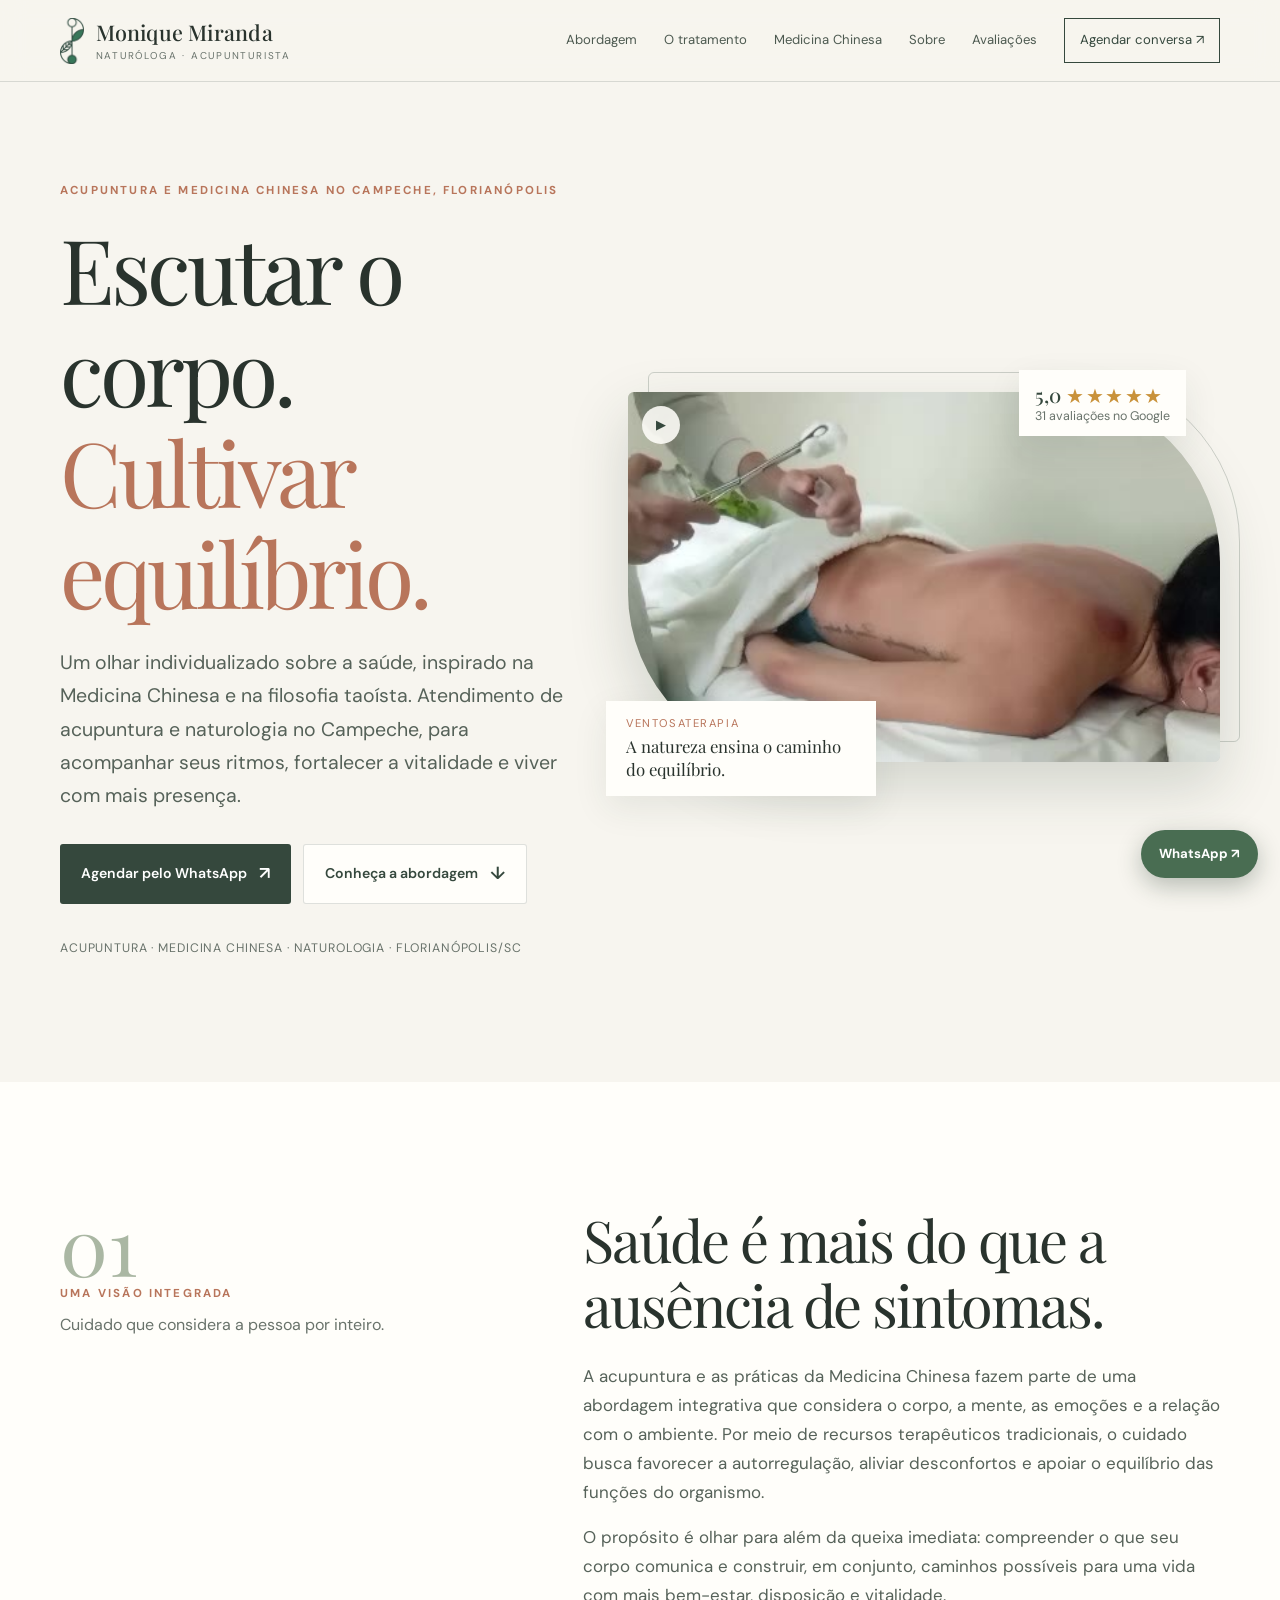
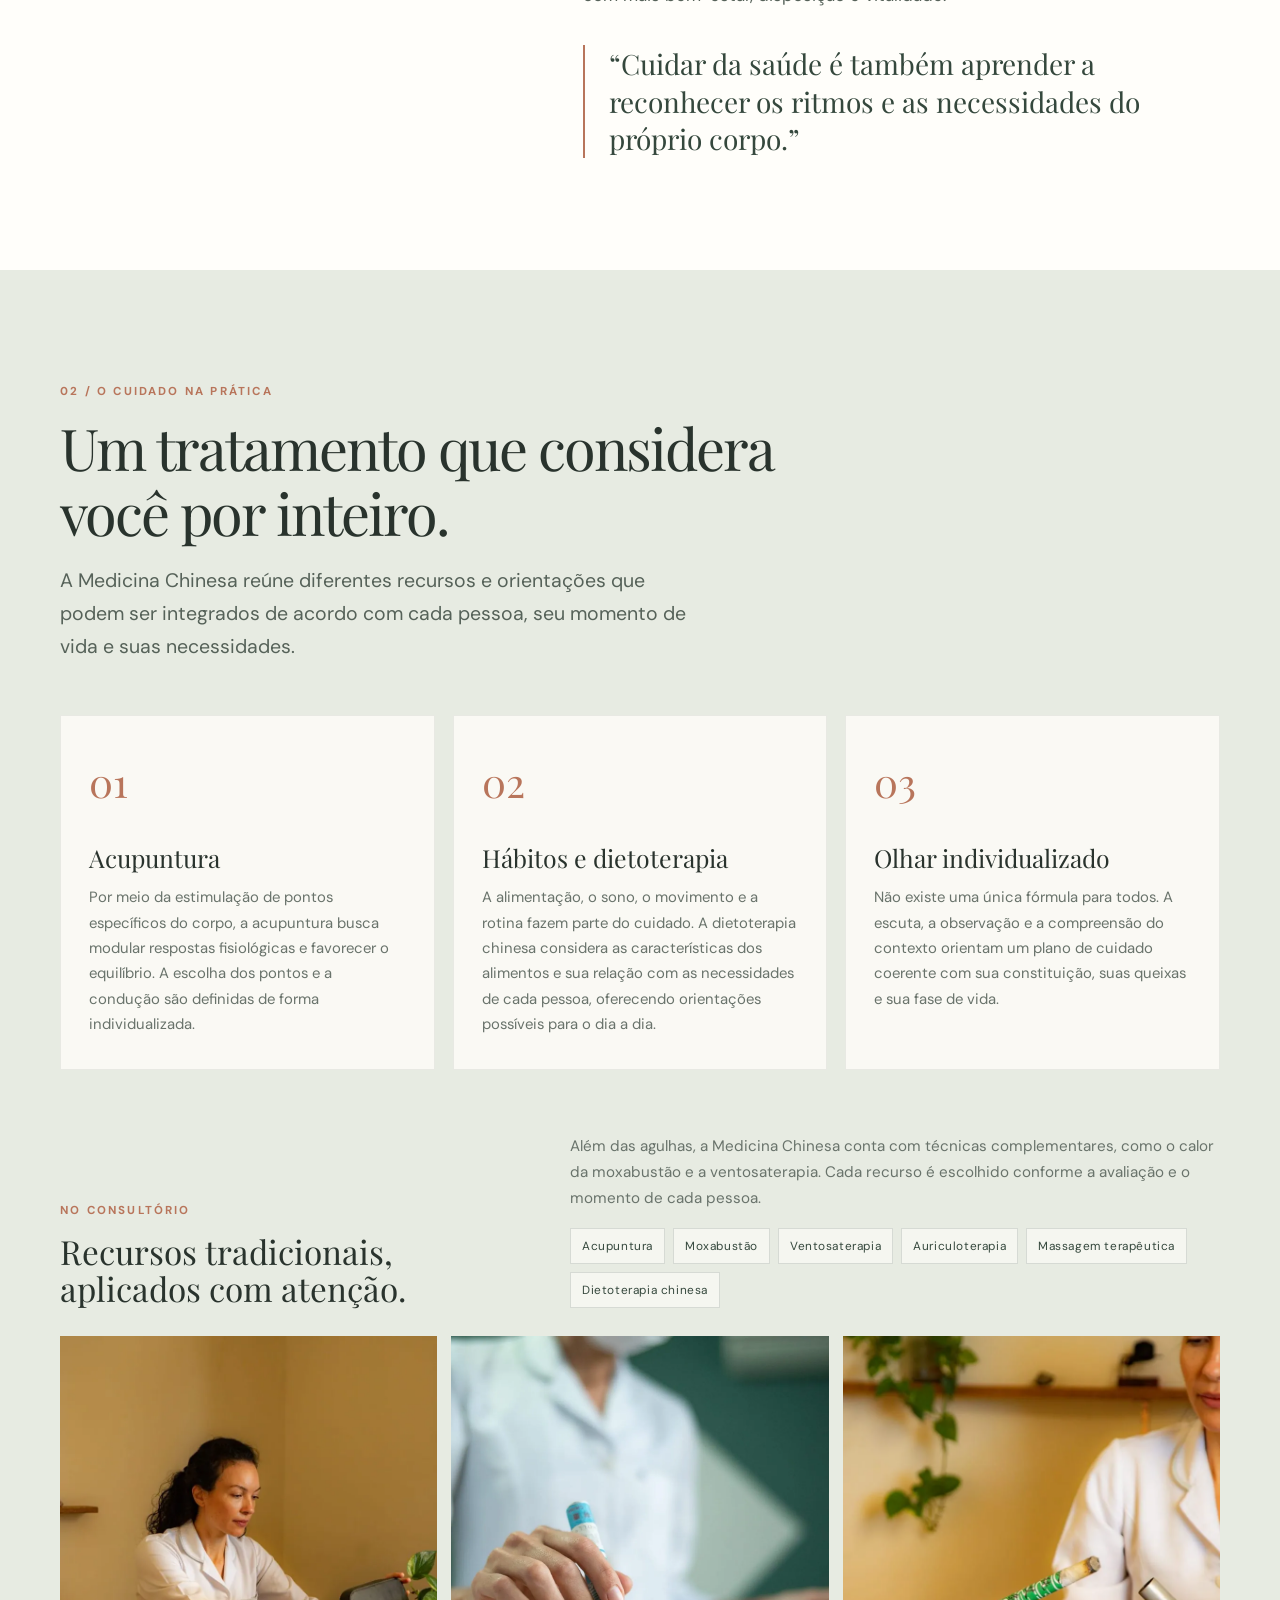
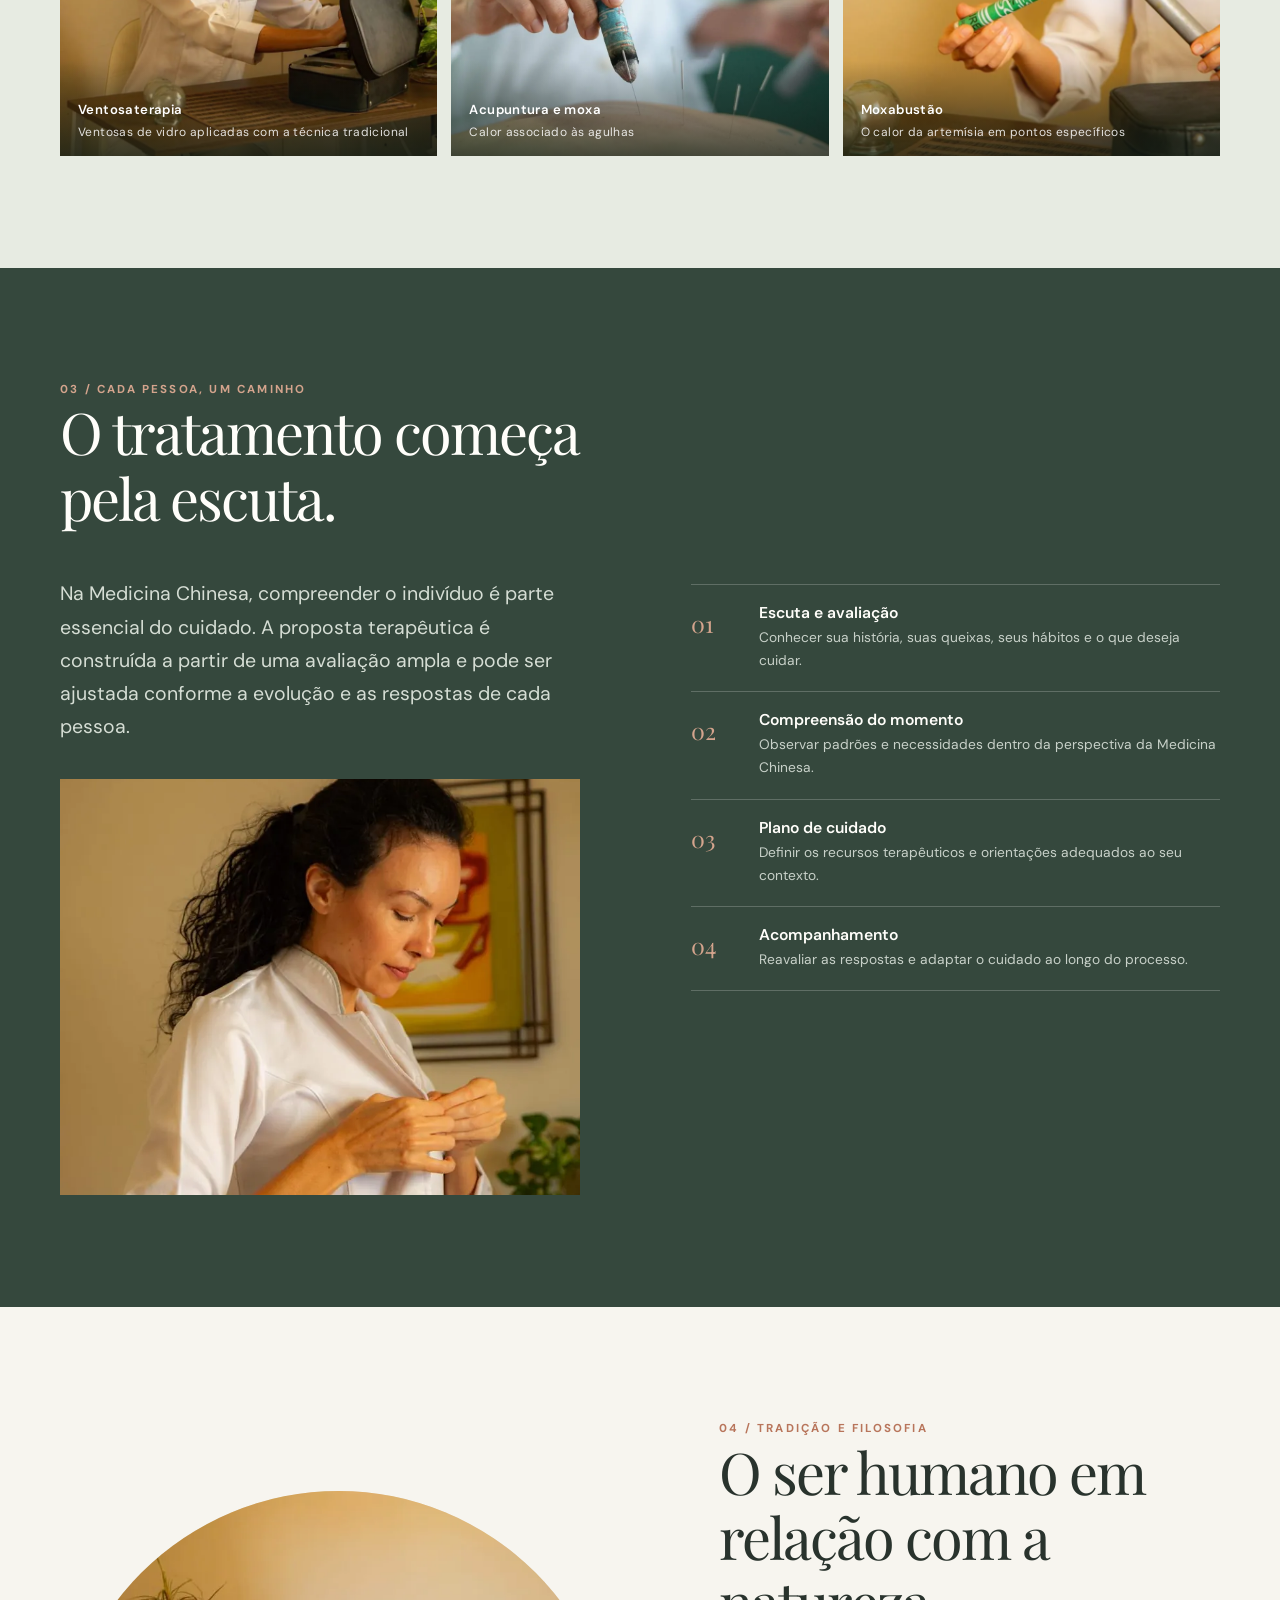
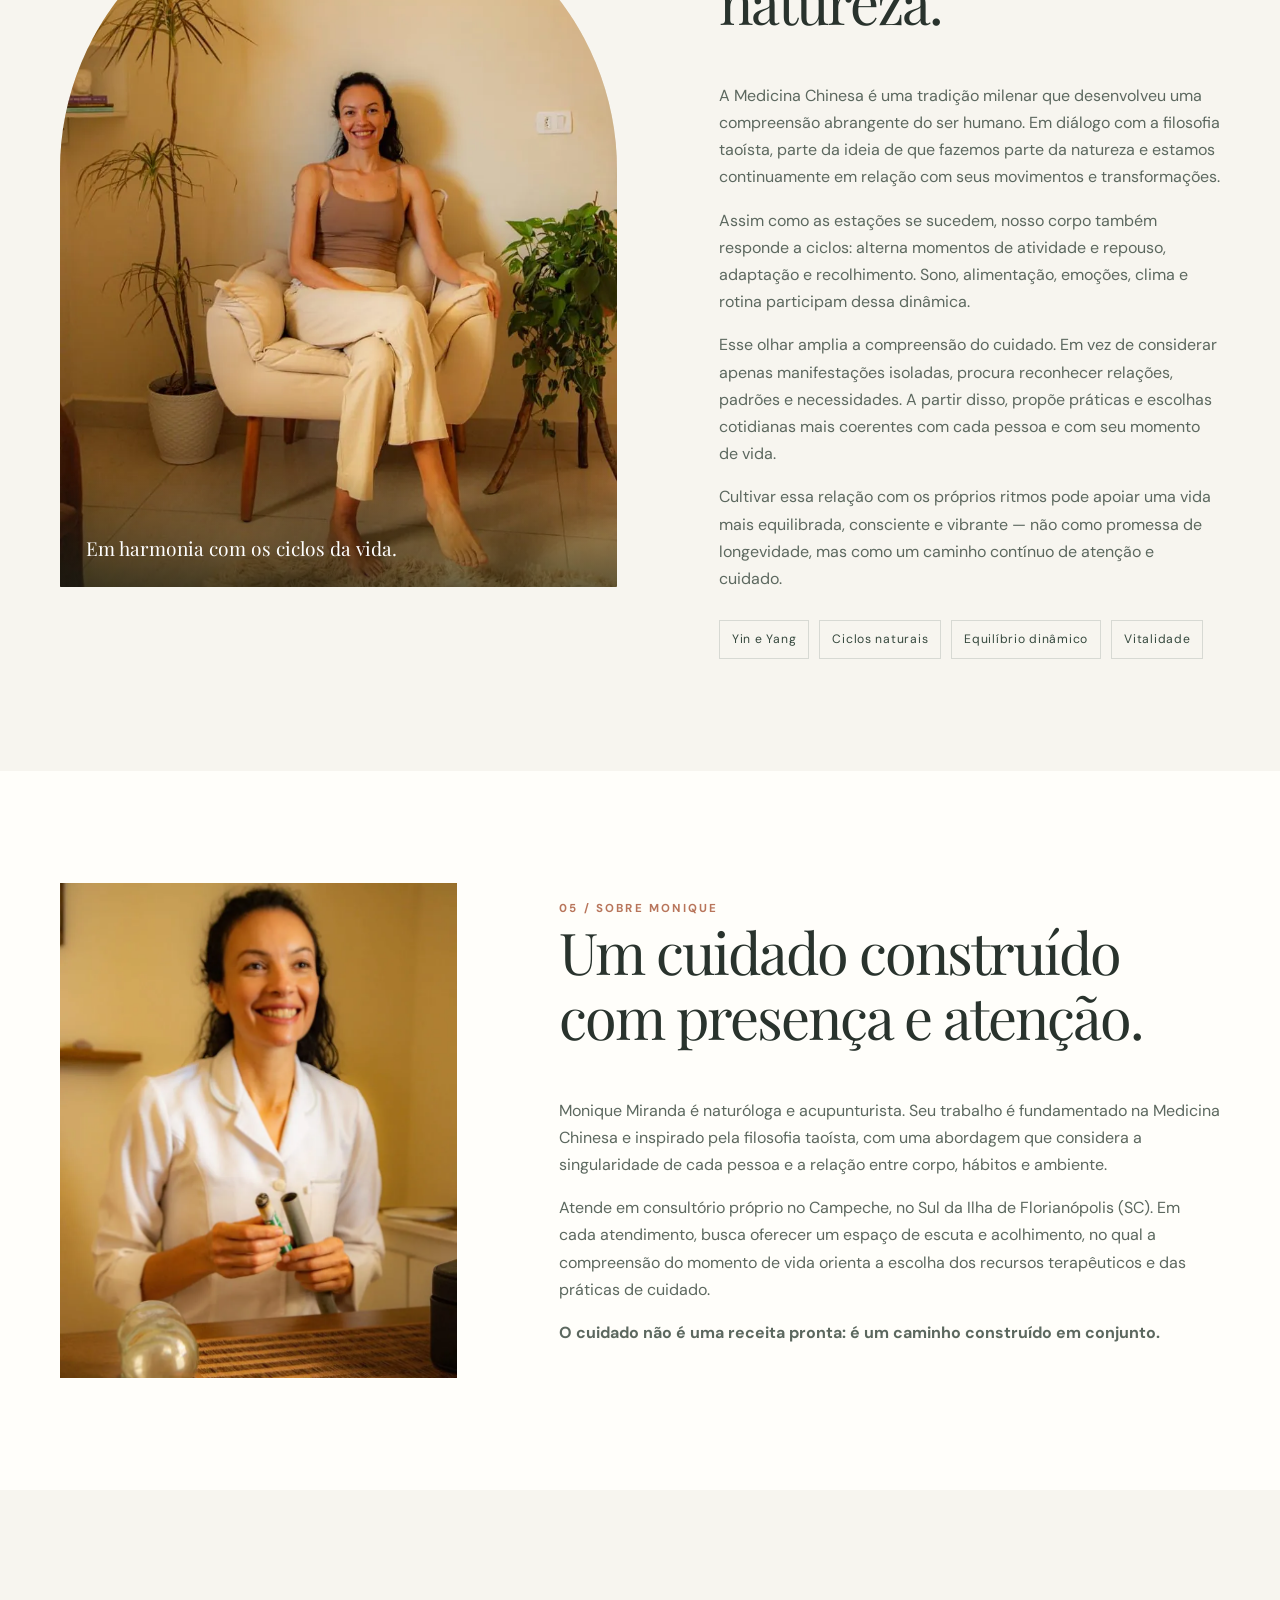
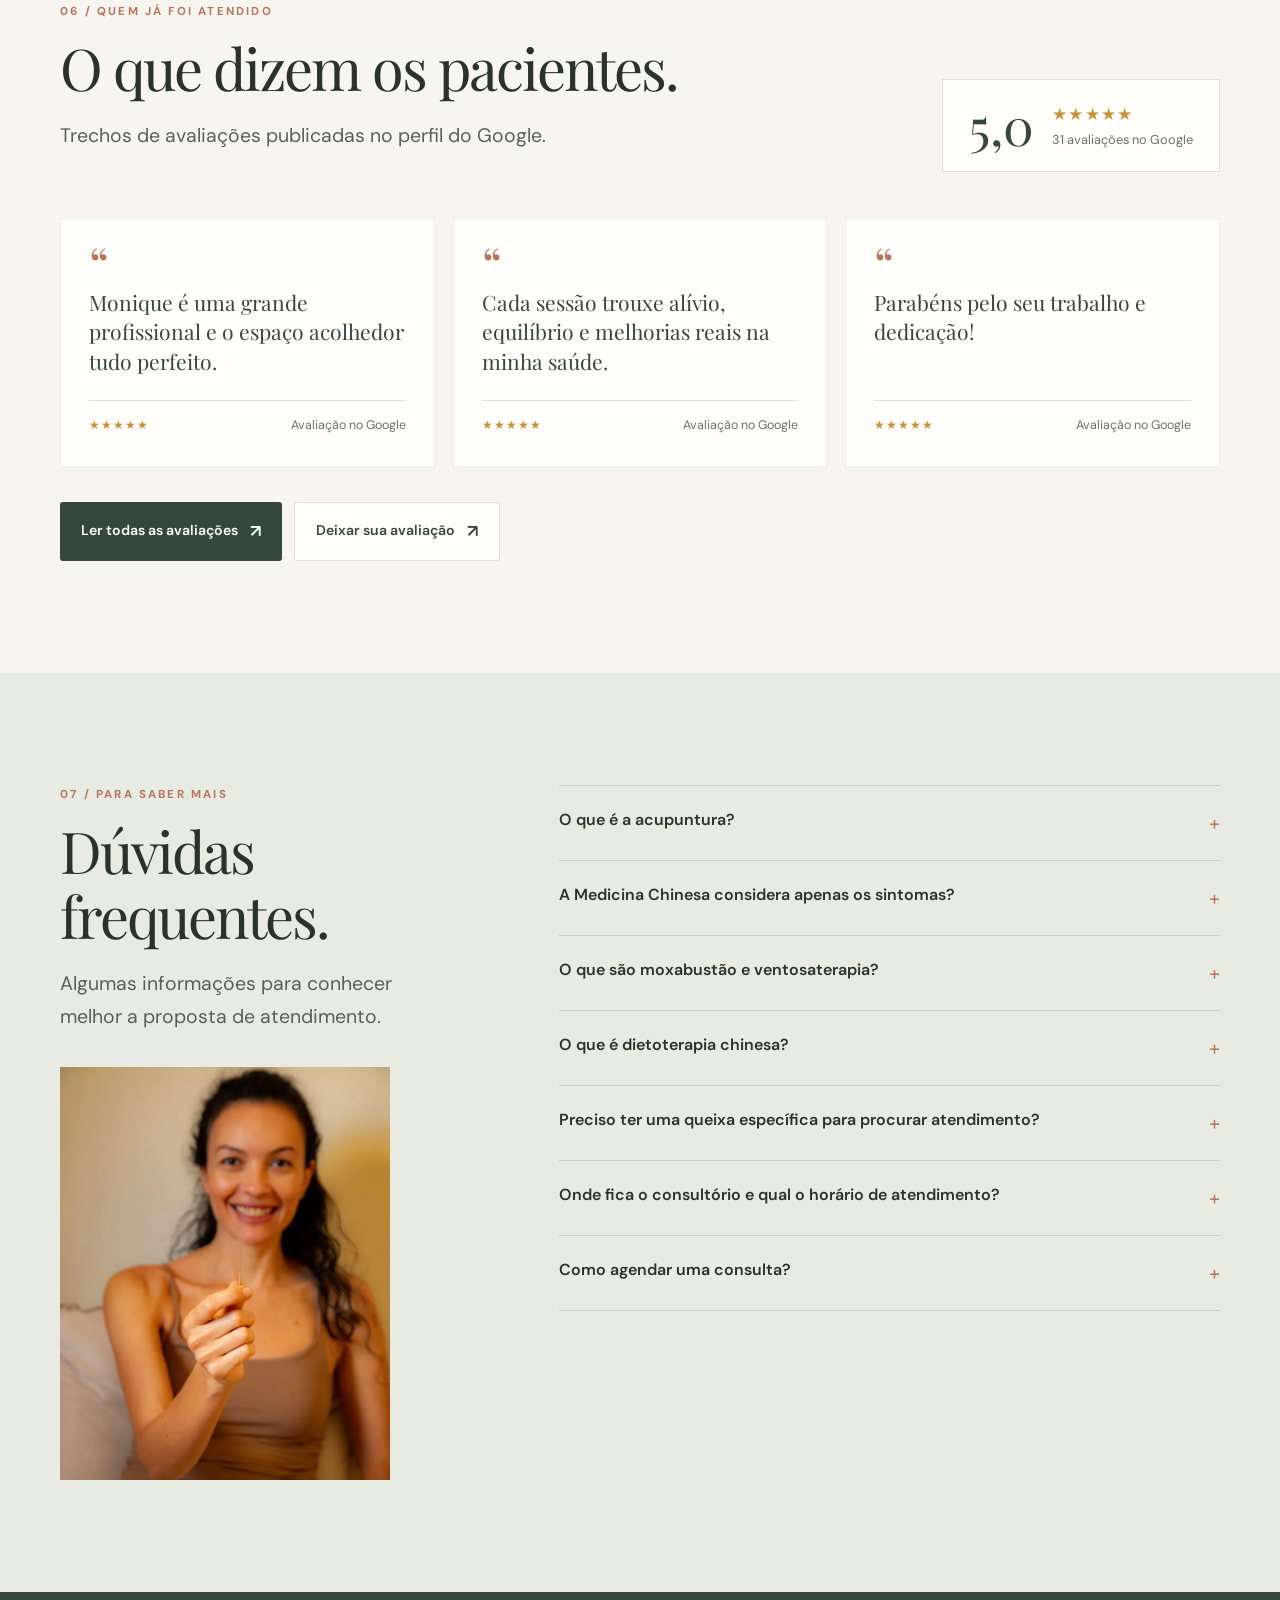
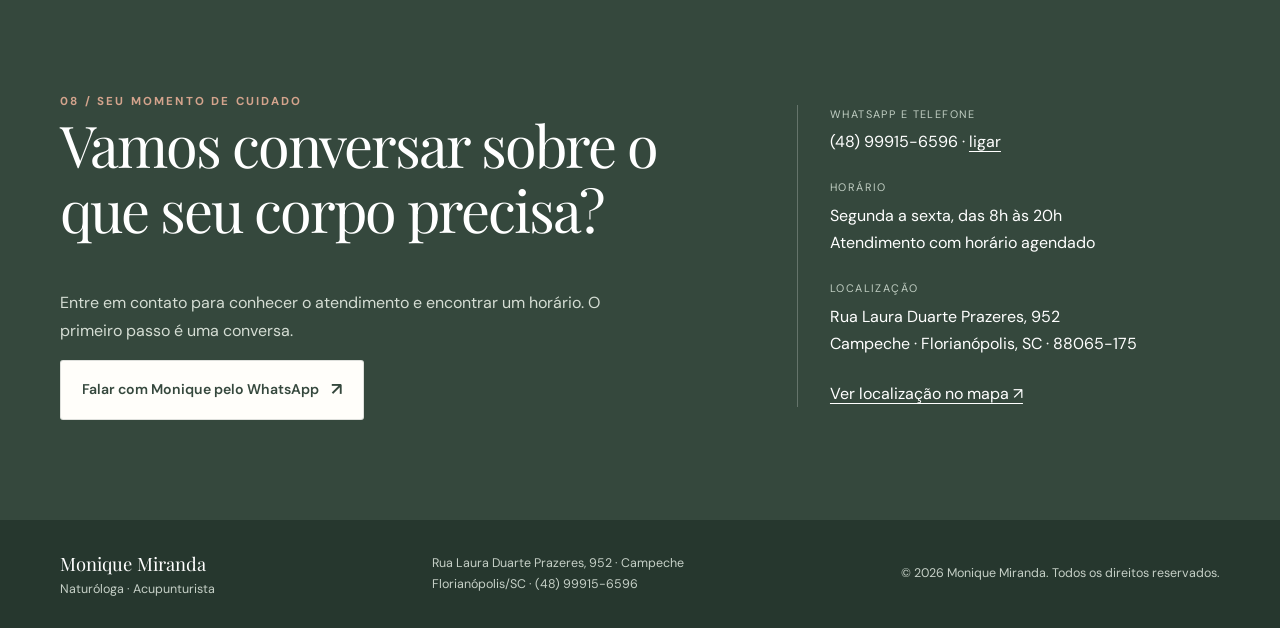
==== index.html @ 6cf2a656 "Add files via upload" ====
<!doctype html>
<html lang="pt-BR">
<head>
  <meta charset="utf-8">
  <meta name="viewport" content="width=device-width, initial-scale=1">
  <!-- SEO: troque https://www.SEUDOMINIO.com.br pelo domínio real em TODOS os arquivos (index.html, robots.txt, sitemap.xml, llms.txt). -->
  <title>Acupuntura no Campeche, Florianópolis | Monique Miranda</title>
  <meta name="description" content="Acupuntura, moxabustão e ventosaterapia no Campeche, Florianópolis. Atendimento individualizado com a naturóloga Monique Miranda. Nota 5,0 no Google.">
  <meta name="robots" content="index, follow, max-image-preview:large, max-snippet:-1, max-video-preview:-1">
  <meta name="author" content="Monique Miranda">
  <meta name="theme-color" content="#35483d">
  <meta name="geo.region" content="BR-SC">
  <meta name="geo.placename" content="Campeche, Florianópolis">
  <meta name="geo.position" content="-27.6849678;-48.5030373">
  <meta name="ICBM" content="-27.6849678, -48.5030373">
  <link rel="canonical" href="https://www.SEUDOMINIO.com.br/">
  <link rel="alternate" type="text/markdown" title="Resumo para assistentes de IA" href="https://www.SEUDOMINIO.com.br/llms.txt">

  <link rel="icon" href="favicon.ico" sizes="48x48">
  <link rel="icon" type="image/png" sizes="32x32" href="assets/img/favicon-32.png">
  <link rel="apple-touch-icon" href="assets/img/apple-touch-icon.png">
  <link rel="manifest" href="site.webmanifest">

  <meta property="og:type" content="website">
  <meta property="og:locale" content="pt_BR">
  <meta property="og:site_name" content="Monique Miranda · Naturóloga e Acupunturista">
  <meta property="og:url" content="https://www.SEUDOMINIO.com.br/">
  <meta property="og:title" content="Acupuntura no Campeche, Florianópolis | Monique Miranda">
  <meta property="og:description" content="Acupuntura e Medicina Chinesa com atendimento individualizado no Campeche, Florianópolis. Agende pelo WhatsApp.">
  <meta property="og:image" content="https://www.SEUDOMINIO.com.br/assets/img/og-image.jpg">
  <meta property="og:image:width" content="1200">
  <meta property="og:image:height" content="630">
  <meta property="og:image:alt" content="Logo de Monique Miranda, naturóloga e acupunturista, ao lado de sua foto no consultório">
  <meta name="twitter:card" content="summary_large_image">
  <meta name="twitter:title" content="Acupuntura no Campeche, Florianópolis | Monique Miranda">
  <meta name="twitter:description" content="Acupuntura e Medicina Chinesa com atendimento individualizado no Campeche, Florianópolis.">
  <meta name="twitter:image" content="https://www.SEUDOMINIO.com.br/assets/img/og-image.jpg">

  <link rel="preload" as="image" href="assets/video/ventosaterapia-poster.jpg" fetchpriority="high">
  <script type="application/ld+json">
  {
    "@context": "https://schema.org",
    "@graph": [
      {
        "@type": "WebSite",
        "@id": "https://www.SEUDOMINIO.com.br/#website",
        "url": "https://www.SEUDOMINIO.com.br/",
        "name": "Monique Miranda · Naturóloga e Acupunturista",
        "inLanguage": "pt-BR",
        "publisher": { "@id": "https://www.SEUDOMINIO.com.br/#negocio" }
      },
      {
        "@type": "WebPage",
        "@id": "https://www.SEUDOMINIO.com.br/#webpage",
        "url": "https://www.SEUDOMINIO.com.br/",
        "name": "Acupuntura no Campeche, Florianópolis | Monique Miranda",
        "description": "Acupuntura, moxabustão, ventosaterapia e Medicina Chinesa no Campeche, Florianópolis (SC), com atendimento individualizado.",
        "inLanguage": "pt-BR",
        "isPartOf": { "@id": "https://www.SEUDOMINIO.com.br/#website" },
        "about": { "@id": "https://www.SEUDOMINIO.com.br/#negocio" },
        "primaryImageOfPage": "https://www.SEUDOMINIO.com.br/assets/img/og-image.jpg",
        "dateModified": "2026-11-06"
      },
      {
        "@type": "HealthAndBeautyBusiness",
        "@id": "https://www.SEUDOMINIO.com.br/#negocio",
        "name": "Monique Miranda - Naturóloga | Acupunturista",
        "alternateName": "Monique Miranda Acupuntura",
        "description": "Atendimento de acupuntura e Medicina Chinesa com abordagem integrativa e individualizada, fundamentada na filosofia taoísta, no bairro Campeche, em Florianópolis (SC).",
        "url": "https://www.SEUDOMINIO.com.br/",
        "logo": "https://www.SEUDOMINIO.com.br/assets/img/icon-512.png",
        "image": [
          "https://www.SEUDOMINIO.com.br/assets/img/og-image.jpg",
          "https://www.SEUDOMINIO.com.br/assets/img/monique-consultorio.jpg",
          "https://www.SEUDOMINIO.com.br/assets/img/monique-moxa-sorrindo.jpg"
        ],
        "telephone": "+55 48 99915-6596",
        "address": {
          "@type": "PostalAddress",
          "streetAddress": "Rua Laura Duarte Prazeres, 952 - Campeche",
          "addressLocality": "Florianópolis",
          "addressRegion": "SC",
          "postalCode": "88065-175",
          "addressCountry": "BR"
        },
        "geo": { "@type": "GeoCoordinates", "latitude": -27.6849678, "longitude": -48.5030373 },
        "hasMap": "https://maps.google.com/?cid=16245866027473248860",
        "sameAs": ["https://maps.google.com/?cid=16245866027473248860"],
        "openingHoursSpecification": [
          {
            "@type": "OpeningHoursSpecification",
            "dayOfWeek": ["Monday", "Tuesday", "Wednesday", "Thursday", "Friday"],
            "opens": "08:00",
            "closes": "20:00"
          }
        ],
        "areaServed": [
          { "@type": "Place", "name": "Campeche, Florianópolis - SC" },
          { "@type": "City", "name": "Florianópolis" }
        ],
        "contactPoint": {
          "@type": "ContactPoint",
          "contactType": "agendamento",
          "telephone": "+55 48 99915-6596",
          "url": "https://wa.me/5548999156596",
          "availableLanguage": "Portuguese"
        },
        "founder": { "@id": "https://www.SEUDOMINIO.com.br/#monique" },
        "employee": { "@id": "https://www.SEUDOMINIO.com.br/#monique" },
        "knowsAbout": ["Acupuntura", "Medicina Tradicional Chinesa", "Naturologia", "Moxabustão", "Ventosaterapia", "Auriculoterapia", "Massagem terapêutica", "Dietoterapia chinesa", "Filosofia taoísta"],
        "hasOfferCatalog": {
          "@type": "OfferCatalog",
          "name": "Recursos terapêuticos",
          "itemListElement": [
            { "@type": "Offer", "itemOffered": { "@type": "Service", "name": "Acupuntura", "description": "Estimulação de pontos específicos do corpo com agulhas muito finas, definida de forma individualizada." } },
            { "@type": "Offer", "itemOffered": { "@type": "Service", "name": "Moxabustão", "description": "Uso do calor da artemísia sobre pontos específicos do corpo." } },
            { "@type": "Offer", "itemOffered": { "@type": "Service", "name": "Ventosaterapia", "description": "Aplicação de ventosas de vidro que criam leve sucção sobre a pele." } },
            { "@type": "Offer", "itemOffered": { "@type": "Service", "name": "Auriculoterapia", "description": "Estímulo de pontos específicos da orelha dentro da abordagem da Medicina Chinesa." } },
            { "@type": "Offer", "itemOffered": { "@type": "Service", "name": "Massagem terapêutica", "description": "Massagem voltada ao relaxamento e ao alívio de tensões musculares." } },
            { "@type": "Offer", "itemOffered": { "@type": "Service", "name": "Dietoterapia chinesa", "description": "Orientações alimentares baseadas nas características dos alimentos e nas necessidades individuais." } }
          ]
        }
      },
      {
        "@type": "Person",
        "@id": "https://www.SEUDOMINIO.com.br/#monique",
        "name": "Monique Miranda",
        "jobTitle": "Naturóloga e Acupunturista",
        "image": "https://www.SEUDOMINIO.com.br/assets/img/monique-moxa-sorrindo.jpg",
        "url": "https://www.SEUDOMINIO.com.br/#sobre",
        "worksFor": { "@id": "https://www.SEUDOMINIO.com.br/#negocio" },
        "knowsAbout": ["Acupuntura", "Medicina Tradicional Chinesa", "Naturologia", "Filosofia taoísta"]
      },
      {
        "@type": "VideoObject",
        "name": "Ventosaterapia no consultório de Monique Miranda",
        "description": "Aplicação de ventosas de vidro com a técnica tradicional do fogo, um dos recursos da Medicina Chinesa utilizados no atendimento.",
        "thumbnailUrl": "https://www.SEUDOMINIO.com.br/assets/video/ventosaterapia-poster.jpg",
        "contentUrl": "https://www.SEUDOMINIO.com.br/assets/video/ventosaterapia.mp4",
        "uploadDate": "2026-11-03",
        "duration": "PT21S",
        "inLanguage": "pt-BR"
      },
      {
        "@type": "FAQPage",
        "@id": "https://www.SEUDOMINIO.com.br/#duvidas",
        "mainEntity": [
          { "@type": "Question", "name": "O que é a acupuntura?", "acceptedAnswer": { "@type": "Answer", "text": "É uma prática terapêutica originária da Medicina Chinesa que utiliza a inserção de agulhas muito finas em pontos específicos do corpo. A aplicação é definida conforme a avaliação e os objetivos de cuidado de cada pessoa." } },
          { "@type": "Question", "name": "A Medicina Chinesa considera apenas os sintomas?", "acceptedAnswer": { "@type": "Answer", "text": "Não. Sua abordagem tradicional procura compreender a pessoa de forma integrada, observando sinais, hábitos, emoções, alimentação, sono e contexto de vida para orientar o cuidado." } },
          { "@type": "Question", "name": "O que são moxabustão e ventosaterapia?", "acceptedAnswer": { "@type": "Answer", "text": "São recursos tradicionais da Medicina Chinesa. A moxabustão utiliza o calor da artemísia sobre pontos específicos do corpo; a ventosaterapia usa copos que criam uma leve sucção sobre a pele. Seu uso é definido de acordo com a avaliação individual." } },
          { "@type": "Question", "name": "O que é dietoterapia chinesa?", "acceptedAnswer": { "@type": "Answer", "text": "É uma abordagem tradicional da alimentação que considera características dos alimentos e sua relação com as necessidades individuais. As orientações são pensadas para o contexto e a rotina de cada pessoa." } },
          { "@type": "Question", "name": "Preciso ter uma queixa específica para procurar atendimento?", "acceptedAnswer": { "@type": "Answer", "text": "Não necessariamente. O atendimento também pode ser procurado por quem deseja cuidar dos hábitos, buscar mais equilíbrio e desenvolver uma relação mais atenta com a própria saúde." } },
          { "@type": "Question", "name": "Onde fica o consultório e qual o horário de atendimento?", "acceptedAnswer": { "@type": "Answer", "text": "O consultório fica na Rua Laura Duarte Prazeres, 952, no Campeche, em Florianópolis (SC). O atendimento é de segunda a sexta, das 8h às 20h, com horário agendado." } },
          { "@type": "Question", "name": "Como agendar uma consulta?", "acceptedAnswer": { "@type": "Answer", "text": "Entre em contato pelo WhatsApp (48) 99915-6596 para conversar sobre o atendimento, esclarecer dúvidas e consultar horários disponíveis." } }
        ]
      }
    ]
  }
  </script>
  <link rel="preconnect" href="https://fonts.googleapis.com">
  <link rel="preconnect" href="https://fonts.gstatic.com" crossorigin>
  <link href="https://fonts.googleapis.com/css2?family=DM+Sans:wght@400;500;600;700&family=Playfair+Display:wght@400;500;600&display=swap" rel="stylesheet">
  <style>
    :root {
      --forest:#35483d; --forest-deep:#26372e; --sage:#aab7a3;
      --sage-light:#e7ebe2; --cream:#f7f5ef; --paper:#fffefa;
      --sand:#e8dfcf; --clay:#b8755b; --ink:#29332d; --muted:#69736b;
      --line:rgba(53,72,61,.16); --serif:"Playfair Display", Georgia, serif;
      --sans:"DM Sans", Arial, sans-serif; --max:1160px;
    }
    *{box-sizing:border-box}
    html{scroll-behavior:smooth}
    body{margin:0;background:var(--cream);color:var(--ink);font-family:var(--sans);line-height:1.7}
    a{color:inherit;text-decoration:none}
    img,video{display:block;max-width:100%}
    button{font:inherit}
    .wrap{width:min(var(--max), calc(100% - 48px));margin-inline:auto}
    .eyebrow{font-size:.72rem;letter-spacing:.19em;text-transform:uppercase;font-weight:700;color:var(--clay)}
    h1,h2,h3,p{margin-top:0}
    h1,h2,h3,.display{font-family:var(--serif);font-weight:400;line-height:1.13}
    .display{font-size:clamp(3.2rem,7vw,6.3rem);letter-spacing:-.045em}
    h1.eyebrow{font-family:var(--sans);line-height:1.5;margin:0}
    h2{font-size:clamp(2.35rem,4.5vw,4.2rem);letter-spacing:-.035em}
    h3{font-size:1.55rem}
    .lead{font-size:clamp(1.05rem,1.7vw,1.22rem);color:#566259;max-width:650px}
    .btn{display:inline-flex;align-items:center;justify-content:center;gap:12px;padding:14px 21px;border-radius:3px;background:var(--forest);color:white;font-weight:600;font-size:.88rem;transition:.2s}
    .btn:hover{background:var(--forest-deep);transform:translateY(-2px)}
    .btn.light{background:var(--paper);color:var(--forest);border:1px solid var(--line)}
    .btn.light:hover{background:var(--sage-light)}
    .arrow{font-size:1.1rem}
    .photo{margin:0;position:relative;overflow:hidden;background:var(--sand)}
    .photo img,.photo video{width:100%;height:100%;object-fit:cover}

    header{height:82px;display:flex;align-items:center;background:rgba(247,245,239,.94);border-bottom:1px solid var(--line);position:sticky;top:0;z-index:20;backdrop-filter:blur(12px)}
    .nav{display:flex;align-items:center;justify-content:space-between;gap:24px}
    .brand{display:flex;align-items:center;gap:12px}
    .brand img{height:46px;width:auto}
    .brand-text{display:flex;flex-direction:column;line-height:1.15}
    .brand strong{font-family:var(--serif);font-size:1.35rem;font-weight:500;letter-spacing:.01em}
    .brand-text span{font-size:.62rem;letter-spacing:.18em;text-transform:uppercase;color:var(--muted);margin-top:5px}
    .navlinks{display:flex;align-items:center;gap:27px;font-size:.82rem;color:#4d5a50}
    .navlinks a:hover{color:var(--clay)}
    .navlinks .nav-cta{padding:10px 15px;border:1px solid var(--forest);color:var(--forest)}
    .menu{display:none;background:none;border:0;color:var(--forest);font-size:1.7rem;padding:6px}

    .hero{min-height:690px;display:grid;grid-template-columns:.92fr 1.08fr;align-items:center;gap:5vw;padding:75px 0 86px}
    .hero-copy{padding:25px 0}
    .hero .display{max-width:700px;margin:18px 0 24px}
    .hero .display em{font-style:normal;color:var(--clay)}
    .hero-actions{display:flex;gap:12px;flex-wrap:wrap;margin-top:32px}
    .hero-note{margin-top:34px;font-size:.77rem;letter-spacing:.07em;color:var(--muted)}
    .hero-visual{position:relative;width:100%;--leaf:6px 170px 6px 170px}
    .hero-visual:before{content:"";position:absolute;inset:-20px -20px 20px 20px;border:1px solid rgba(53,72,61,.22);border-radius:var(--leaf)}
    .hero-media{aspect-ratio:16/10;border-radius:var(--leaf);box-shadow:0 24px 60px rgba(40,60,45,.18);background:#d9d6cc}
    .hero-media .video-toggle{top:14px;left:14px;right:auto}
    .art-caption{position:absolute;bottom:-34px;left:-22px;background:var(--paper);padding:15px 20px;box-shadow:0 12px 35px #26372e16;font-family:var(--serif);font-size:1.05rem;max-width:270px;line-height:1.35}
    .art-caption small{display:block;font-family:var(--sans);font-size:.7rem;letter-spacing:.14em;text-transform:uppercase;color:var(--clay);margin-bottom:4px}
    .rating-badge{position:absolute;top:-22px;right:34px;background:var(--paper);padding:11px 16px;box-shadow:0 12px 35px #26372e16;font-size:.78rem;color:var(--muted);line-height:1.35;transition:.2s}
    .rating-badge:hover{transform:translateY(-2px)}
    .rating-badge b{display:block;font-family:var(--serif);font-size:1.25rem;font-weight:500;color:var(--forest)}
    .stars{color:#c9923a;letter-spacing:.08em}

    .section{padding:112px 0}
    .section-head{max-width:760px;margin-bottom:52px}
    .section-head h2{margin:13px 0 19px}
    .intro{background:var(--paper)}
    .intro-grid{display:grid;grid-template-columns:.78fr 1.22fr;gap:9vw;align-items:start}
    .intro-aside{padding-top:10px}
    .intro-aside .number{font-family:var(--serif);font-size:5rem;color:var(--sage);line-height:1}
    .intro-text p{font-size:1.06rem;color:#566259}
    .quote{font-family:var(--serif);font-size:1.75rem;line-height:1.35;color:var(--forest);border-left:2px solid var(--clay);padding-left:24px;margin:35px 0 0}

    .practice{background:var(--sage-light)}
    .practice-grid{display:grid;grid-template-columns:repeat(3,1fr);gap:18px}
    .practice-card{background:rgba(255,254,250,.78);padding:32px 28px;min-height:285px;border:1px solid rgba(53,72,61,.09)}
    .card-index{font-family:var(--serif);font-size:2.5rem;color:var(--clay);margin-bottom:28px}
    .practice-card h3{margin-bottom:13px}
    .practice-card p{font-size:.93rem;color:var(--muted);margin-bottom:0}
    .resources{margin-top:64px;display:grid;grid-template-columns:.8fr 1.2fr;gap:6vw;align-items:end;margin-bottom:28px}
    .resources h3{font-size:clamp(1.7rem,2.6vw,2.3rem);margin:12px 0 0}
    .resources p{color:var(--muted);font-size:.95rem;margin:0}
    .chips{display:flex;gap:8px;flex-wrap:wrap;margin-top:16px}
    .chips span{font-size:.74rem;letter-spacing:.05em;padding:7px 11px;border:1px solid var(--line);color:var(--forest);background:rgba(255,254,250,.6)}
    .media-grid{display:grid;grid-template-columns:repeat(3,1fr);gap:14px}
    .media-grid .photo{height:420px}
    .media-grid figcaption{position:absolute;left:0;right:0;bottom:0;padding:38px 18px 14px;color:white;font-size:.82rem;font-weight:600;letter-spacing:.03em;background:linear-gradient(transparent,rgba(20,32,25,.72))}
    .media-grid figcaption small{display:block;font-weight:400;opacity:.85;font-size:.75rem}
    .video-toggle{position:absolute;top:12px;right:12px;z-index:2;width:38px;height:38px;border-radius:50%;border:0;background:rgba(255,254,250,.88);color:var(--forest);cursor:pointer;font-size:.8rem}

    .individual{background:var(--forest);color:var(--paper)}
    .individual .eyebrow{color:#d4a48d}
    .individual .lead{color:#d5ddd4}
    .individual-grid{display:grid;grid-template-columns:1fr 1fr;gap:8vw;align-items:center}
    .individual h2{max-width:580px}
    .individual-photo{aspect-ratio:5/4;margin-top:36px;max-width:520px}
    .individual-photo img{object-position:50% 42%}
    .steps{border-top:1px solid #ffffff35}
    .step{display:grid;grid-template-columns:52px 1fr;gap:16px;padding:19px 0;border-bottom:1px solid #ffffff35}
    .step b{font-family:var(--serif);font-size:1.45rem;color:#d4a48d;font-weight:400}
    .step h3{font-family:var(--sans);font-size:.98rem;font-weight:600;margin:0 0 4px}
    .step p{font-size:.86rem;color:#c8d1c9;margin:0}

    .tradition{background:var(--cream)}
    .tradition-grid{display:grid;grid-template-columns:1fr .9fr;gap:8vw;align-items:center}
    .nature-photo{aspect-ratio:4/5;border-radius:999px 999px 4px 4px}
    .nature-photo img{object-position:50% 78%}
    .nature-photo figcaption{position:absolute;left:0;right:0;bottom:0;padding:60px 26px 22px;font-family:var(--serif);font-size:1.2rem;color:white;background:linear-gradient(transparent,rgba(20,32,25,.6))}
    .tradition-copy p{color:#5c685f}
    .principles{display:flex;gap:10px;flex-wrap:wrap;margin-top:28px}
    .principles span{font-size:.76rem;letter-spacing:.06em;padding:8px 12px;border:1px solid var(--line);color:var(--forest)}

    .about{background:var(--paper)}
    .about-grid{display:grid;grid-template-columns:.75fr 1.25fr;gap:8vw;align-items:center}
    .about-photo{aspect-ratio:4/5}
    .about-photo img{object-position:50% 28%}
    .about-copy p{color:#5c685f}

    .reviews{background:var(--cream)}
    .reviews-top{display:flex;justify-content:space-between;align-items:end;gap:40px;margin-bottom:46px}
    .reviews-top .section-head{margin:0}
    .score{display:flex;align-items:center;gap:18px;padding:20px 26px;background:var(--paper);border:1px solid var(--line);flex-shrink:0}
    .score b{font-family:var(--serif);font-size:3.2rem;font-weight:400;line-height:1;color:var(--forest)}
    .score .stars{font-size:1.05rem}
    .score small{display:block;color:var(--muted);font-size:.8rem}
    .review-grid{display:grid;grid-template-columns:repeat(3,1fr);gap:18px}
    .review{margin:0;background:var(--paper);border:1px solid rgba(53,72,61,.09);padding:30px 28px;display:flex;flex-direction:column;justify-content:space-between;gap:24px}
    .review blockquote{margin:0;font-family:var(--serif);font-size:1.32rem;line-height:1.4;color:var(--forest)}
    .review blockquote:before{content:"“";display:block;font-size:3rem;line-height:.6;color:var(--clay);margin-bottom:10px}
    .review figcaption{font-size:.78rem;color:var(--muted);display:flex;justify-content:space-between;gap:10px;border-top:1px solid var(--line);padding-top:14px}
    .reviews-actions{display:flex;gap:12px;flex-wrap:wrap;margin-top:34px}

    .faq{background:var(--sage-light)}
    .faq-grid{display:grid;grid-template-columns:.75fr 1.25fr;gap:8vw}
    .faq-photo{aspect-ratio:4/5;max-width:330px;margin-top:34px}
    .faq-photo img{object-position:50% 40%}
    details{border-top:1px solid var(--line);padding:20px 0}
    details:last-child{border-bottom:1px solid var(--line)}
    summary{cursor:pointer;list-style:none;font-weight:600;display:flex;justify-content:space-between;gap:20px}
    summary::-webkit-details-marker{display:none}
    summary:after{content:"+";font-size:1.25rem;color:var(--clay);font-weight:400}
    details[open] summary:after{content:"−"}
    details p{color:var(--muted);font-size:.93rem;margin:14px 35px 0 0}

    .contact{background:var(--forest);color:white;padding:100px 0}
    .contact-grid{display:grid;grid-template-columns:1.2fr .8fr;gap:8vw;align-items:center}
    .contact h2{max-width:650px}
    .contact .eyebrow{color:#d4a48d}
    .contact p{color:#d5ddd4;max-width:540px}
    .contact-info{border-left:1px solid #ffffff3d;padding-left:32px}
    .contact-info small{display:block;color:#c1cec3;text-transform:uppercase;letter-spacing:.13em;font-size:.68rem;margin-bottom:5px}
    .contact-info p{margin-bottom:23px;color:white}
    footer{background:var(--forest-deep);color:#c6d0c7;padding:28px 0;font-size:.78rem}
    .footer-row{display:flex;justify-content:space-between;gap:20px;align-items:center}
    .footer-brand{font-family:var(--serif);font-size:1.15rem;color:white}
    .floating{position:fixed;right:22px;bottom:22px;z-index:15;border-radius:50px;padding:13px 18px;background:#496d52;color:white;box-shadow:0 8px 25px #1c30244a;font-size:.82rem;font-weight:700}
    .floating:hover{background:#36563f}

    @media(max-width:850px){
      .navlinks{gap:15px}.navlinks a:not(.nav-cta){display:none}
      .hero{grid-template-columns:1fr;min-height:0;padding:55px 0 90px;gap:60px}
      .hero-visual{width:calc(100% - 20px);justify-self:center;--leaf:6px 110px 6px 110px}
      .hero-visual:before{inset:-14px -14px 14px 14px}
      .rating-badge{right:20px;top:-26px}
      .art-caption{left:-10px;bottom:-40px}
      .section{padding:82px 0}
      .intro-grid,.individual-grid,.tradition-grid,.about-grid,.faq-grid,.contact-grid,.resources{grid-template-columns:1fr;gap:38px}
      .resources{gap:18px}
      .intro-aside{display:flex;align-items:center;gap:20px}.intro-aside .number{font-size:3.5rem}
      .practice-grid{grid-template-columns:1fr 1fr}
      .media-grid{grid-template-columns:1fr 1fr}
      .media-grid .photo{height:300px}
      .media-grid .photo:first-child{grid-column:1 / -1;height:340px}
      .nature-photo{max-width:420px}
      .about-photo{max-width:420px}
      .reviews-top{flex-direction:column;align-items:flex-start;gap:26px}
      .review-grid{grid-template-columns:1fr}
      .faq-photo{display:none}
      .contact-info{border-left:0;border-top:1px solid #ffffff3d;padding:25px 0 0}
    }
    @media(max-width:560px){
      .wrap{width:min(var(--max),calc(100% - 32px))}
      header{height:70px}.navlinks{display:none}.menu{display:block}
      .brand img{height:38px}.brand strong{font-size:1.2rem}
      .navlinks.open{display:flex;position:absolute;top:69px;left:0;right:0;background:var(--cream);padding:18px 22px 24px;flex-direction:column;align-items:stretch;border-bottom:1px solid var(--line)}
      .navlinks.open a{display:block;padding:8px 0}
      .navlinks.open .nav-cta{text-align:center;margin-top:5px}
      .display{font-size:3.25rem}
      .hero{padding-top:44px}
      .hero-visual{--leaf:4px 70px 4px 70px}
      .hero-visual:before{inset:-10px -10px 10px 10px}
      .rating-badge{right:12px;top:-30px;padding:9px 13px}
      .art-caption{position:relative;display:inline-block;left:auto;bottom:auto;margin:-22px 0 0 10px;font-size:.95rem;max-width:250px;padding:12px 16px}
      .hero{padding-bottom:64px}
      .practice-grid{grid-template-columns:1fr}
      .practice-card{min-height:0;padding:26px}
      .media-grid .photo{height:230px}
      .section{padding:68px 0}
      .quote{font-size:1.45rem}
      .score{padding:16px 20px}.score b{font-size:2.6rem}
      .review{padding:24px 22px}.review blockquote{font-size:1.18rem}
      .footer-row{align-items:flex-start;flex-direction:column}
      .floating{right:12px;bottom:12px}
    }
  </style>
</head>
<body>
<header>
  <div class="wrap nav">
    <a class="brand" href="#inicio" aria-label="Monique Miranda, início">
      <img src="assets/img/logo-simbolo.png" alt="" width="200" height="391">
      <span class="brand-text"><strong>Monique Miranda</strong><span>Naturóloga · Acupunturista</span></span>
    </a>
    <button class="menu" aria-label="Abrir menu" aria-expanded="false" aria-controls="menu-principal">☰</button>
    <nav class="navlinks" id="menu-principal" aria-label="Navegação principal">
      <a href="#abordagem">Abordagem</a><a href="#tratamento">O tratamento</a><a href="#tradicao">Medicina Chinesa</a><a href="#sobre">Sobre</a><a href="#avaliacoes">Avaliações</a>
      <a class="nav-cta" href="https://wa.me/5548999156596" target="_blank" rel="noopener">Agendar conversa ↗</a>
    </nav>
  </div>
</header>

<main>
  <section class="wrap hero" id="inicio">
    <div class="hero-copy">
      <h1 class="eyebrow">Acupuntura e Medicina Chinesa no Campeche, Florianópolis</h1>
      <p class="display">Escutar o corpo.<br><em>Cultivar equilíbrio.</em></p>
      <p class="lead">Um olhar individualizado sobre a saúde, inspirado na Medicina Chinesa e na filosofia taoísta. Atendimento de acupuntura e naturologia no Campeche, para acompanhar seus ritmos, fortalecer a vitalidade e viver com mais presença.</p>
      <div class="hero-actions">
        <a class="btn" href="https://wa.me/5548999156596" target="_blank" rel="noopener">Agendar pelo WhatsApp <span class="arrow">↗</span></a>
        <a class="btn light" href="#abordagem">Conheça a abordagem <span class="arrow">↓</span></a>
      </div>
      <p class="hero-note">ACUPUNTURA · MEDICINA CHINESA · NATUROLOGIA · FLORIANÓPOLIS/SC</p>
    </div>
    <div class="hero-visual">
      <figure class="photo hero-media">
        <video src="assets/video/ventosaterapia.mp4" poster="assets/video/ventosaterapia-poster.jpg" autoplay muted loop playsinline preload="auto" aria-label="Monique aplicando ventosas de vidro com a técnica do fogo nas costas de uma paciente"></video>
        <button class="video-toggle" type="button" aria-label="Pausar vídeo">❚❚</button>
      </figure>
      <a class="rating-badge" href="#avaliacoes"><b>5,0 <span class="stars" aria-hidden="true">★★★★★</span></b>31 avaliações no Google</a>
      <div class="art-caption"><small>Ventosaterapia</small>A natureza ensina o caminho do equilíbrio.</div>
    </div>
  </section>

  <section class="section intro" id="abordagem">
    <div class="wrap intro-grid">
      <div class="intro-aside"><div class="number">01</div><div><div class="eyebrow">Uma visão integrada</div><p style="margin:7px 0 0;color:var(--muted)">Cuidado que considera a pessoa por inteiro.</p></div></div>
      <div class="intro-text">
        <div class="section-head" style="margin-bottom:25px"><h2>Saúde é mais do que a ausência de sintomas.</h2></div>
        <p>A acupuntura e as práticas da Medicina Chinesa fazem parte de uma abordagem integrativa que considera o corpo, a mente, as emoções e a relação com o ambiente. Por meio de recursos terapêuticos tradicionais, o cuidado busca favorecer a autorregulação, aliviar desconfortos e apoiar o equilíbrio das funções do organismo.</p>
        <p>O propósito é olhar para além da queixa imediata: compreender o que seu corpo comunica e construir, em conjunto, caminhos possíveis para uma vida com mais bem-estar, disposição e vitalidade.</p>
        <div class="quote">“Cuidar da saúde é também aprender a reconhecer os ritmos e as necessidades do próprio corpo.”</div>
      </div>
    </div>
  </section>

  <section class="section practice" id="tratamento">
    <div class="wrap">
      <div class="section-head">
        <div class="eyebrow">02 / O cuidado na prática</div>
        <h2>Um tratamento que considera você por inteiro.</h2>
        <p class="lead">A Medicina Chinesa reúne diferentes recursos e orientações que podem ser integrados de acordo com cada pessoa, seu momento de vida e suas necessidades.</p>
      </div>
      <div class="practice-grid">
        <article class="practice-card"><div class="card-index">01</div><h3>Acupuntura</h3><p>Por meio da estimulação de pontos específicos do corpo, a acupuntura busca modular respostas fisiológicas e favorecer o equilíbrio. A escolha dos pontos e a condução são definidas de forma individualizada.</p></article>
        <article class="practice-card"><div class="card-index">02</div><h3>Hábitos e dietoterapia</h3><p>A alimentação, o sono, o movimento e a rotina fazem parte do cuidado. A dietoterapia chinesa considera as características dos alimentos e sua relação com as necessidades de cada pessoa, oferecendo orientações possíveis para o dia a dia.</p></article>
        <article class="practice-card"><div class="card-index">03</div><h3>Olhar individualizado</h3><p>Não existe uma única fórmula para todos. A escuta, a observação e a compreensão do contexto orientam um plano de cuidado coerente com sua constituição, suas queixas e sua fase de vida.</p></article>
      </div>

      <div class="resources">
        <div>
          <div class="eyebrow">No consultório</div>
          <h3>Recursos tradicionais, aplicados com atenção.</h3>
        </div>
        <div>
          <p>Além das agulhas, a Medicina Chinesa conta com técnicas complementares, como o calor da moxabustão e a ventosaterapia. Cada recurso é escolhido conforme a avaliação e o momento de cada pessoa.</p>
          <div class="chips"><span>Acupuntura</span><span>Moxabustão</span><span>Ventosaterapia</span><span>Auriculoterapia</span><span>Massagem terapêutica</span><span>Dietoterapia chinesa</span></div>
        </div>
      </div>
      <div class="media-grid">
        <figure class="photo">
          <img src="assets/img/ventosas-preparo.webp" alt="Monique abrindo o estojo de atendimento, com ventosas de vidro sobre a mesa" width="800" height="1200" loading="lazy" style="object-position:50% 72%">
          <figcaption>Ventosaterapia<small>Ventosas de vidro aplicadas com a técnica tradicional</small></figcaption>
        </figure>
        <figure class="photo">
          <img src="assets/img/acupuntura-moxabustao.webp" alt="Bastão de moxa aquecendo agulhas de acupuntura aplicadas nas costas" width="1200" height="1200" loading="lazy">
          <figcaption>Acupuntura e moxa<small>Calor associado às agulhas</small></figcaption>
        </figure>
        <figure class="photo">
          <img src="assets/img/bastao-moxa.webp" alt="Monique segurando um bastão de moxa aceso ao lado de ventosas de vidro" width="800" height="1200" loading="lazy" style="object-position:30% 55%">
          <figcaption>Moxabustão<small>O calor da artemísia em pontos específicos</small></figcaption>
        </figure>
      </div>
    </div>
  </section>

  <section class="section individual" id="como-funciona">
    <div class="wrap individual-grid">
      <div>
        <div class="eyebrow">03 / Cada pessoa, um caminho</div>
        <h2>O tratamento começa pela escuta.</h2>
        <p class="lead">Na Medicina Chinesa, compreender o indivíduo é parte essencial do cuidado. A proposta terapêutica é construída a partir de uma avaliação ampla e pode ser ajustada conforme a evolução e as respostas de cada pessoa.</p>
        <figure class="photo individual-photo">
          <img src="assets/img/monique-preparo.webp" alt="Monique abotoando o jaleco branco, em preparação para o atendimento" width="800" height="1200" loading="lazy">
        </figure>
      </div>
      <div class="steps">
        <div class="step"><b>01</b><div><h3>Escuta e avaliação</h3><p>Conhecer sua história, suas queixas, seus hábitos e o que deseja cuidar.</p></div></div>
        <div class="step"><b>02</b><div><h3>Compreensão do momento</h3><p>Observar padrões e necessidades dentro da perspectiva da Medicina Chinesa.</p></div></div>
        <div class="step"><b>03</b><div><h3>Plano de cuidado</h3><p>Definir os recursos terapêuticos e orientações adequados ao seu contexto.</p></div></div>
        <div class="step"><b>04</b><div><h3>Acompanhamento</h3><p>Reavaliar as respostas e adaptar o cuidado ao longo do processo.</p></div></div>
      </div>
    </div>
  </section>

  <section class="section tradition" id="tradicao">
    <div class="wrap tradition-grid">
      <figure class="photo nature-photo">
        <img src="assets/img/monique-consultorio.webp" alt="Monique Miranda sorrindo, sentada em uma poltrona no consultório, entre plantas" width="800" height="1200" loading="lazy">
        <figcaption>Em harmonia com os ciclos da vida.</figcaption>
      </figure>
      <div class="tradition-copy">
        <div class="eyebrow">04 / Tradição e filosofia</div>
        <h2>O ser humano em relação com a natureza.</h2>
        <p>A Medicina Chinesa é uma tradição milenar que desenvolveu uma compreensão abrangente do ser humano. Em diálogo com a filosofia taoísta, parte da ideia de que fazemos parte da natureza e estamos continuamente em relação com seus movimentos e transformações.</p>
        <p>Assim como as estações se sucedem, nosso corpo também responde a ciclos: alterna momentos de atividade e repouso, adaptação e recolhimento. Sono, alimentação, emoções, clima e rotina participam dessa dinâmica.</p>
        <p>Esse olhar amplia a compreensão do cuidado. Em vez de considerar apenas manifestações isoladas, procura reconhecer relações, padrões e necessidades. A partir disso, propõe práticas e escolhas cotidianas mais coerentes com cada pessoa e com seu momento de vida.</p>
        <p>Cultivar essa relação com os próprios ritmos pode apoiar uma vida mais equilibrada, consciente e vibrante — não como promessa de longevidade, mas como um caminho contínuo de atenção e cuidado.</p>
        <div class="principles"><span>Yin e Yang</span><span>Ciclos naturais</span><span>Equilíbrio dinâmico</span><span>Vitalidade</span></div>
      </div>
    </div>
  </section>

  <section class="section about" id="sobre">
    <div class="wrap about-grid">
      <figure class="photo about-photo">
        <img src="assets/img/monique-moxa-sorrindo.webp" alt="Retrato de Monique Miranda de jaleco, sorrindo, segurando um bastão de moxa no consultório" width="800" height="1200" loading="lazy">
      </figure>
      <div class="about-copy">
        <div class="eyebrow">05 / Sobre Monique</div>
        <h2>Um cuidado construído com presença e atenção.</h2>
        <p>Monique Miranda é naturóloga e acupunturista. Seu trabalho é fundamentado na Medicina Chinesa e inspirado pela filosofia taoísta, com uma abordagem que considera a singularidade de cada pessoa e a relação entre corpo, hábitos e ambiente.</p>
        <p>Atende em consultório próprio no Campeche, no Sul da Ilha de Florianópolis (SC). Em cada atendimento, busca oferecer um espaço de escuta e acolhimento, no qual a compreensão do momento de vida orienta a escolha dos recursos terapêuticos e das práticas de cuidado.</p>
        <p><strong>O cuidado não é uma receita pronta: é um caminho construído em conjunto.</strong></p>
      </div>
    </div>
  </section>

  <section class="section reviews" id="avaliacoes">
    <div class="wrap">
      <div class="reviews-top">
        <div class="section-head">
          <div class="eyebrow">06 / Quem já foi atendido</div>
          <h2>O que dizem os pacientes.</h2>
          <p class="lead">Trechos de avaliações publicadas no perfil do Google.</p>
        </div>
        <div class="score" aria-label="Nota média 5,0 de 5, com base em 31 avaliações no Google">
          <b>5,0</b>
          <div><span class="stars" aria-hidden="true">★★★★★</span><small>31 avaliações no Google</small></div>
        </div>
      </div>
      <div class="review-grid">
        <figure class="review">
          <blockquote>Monique é uma grande profissional e o espaço acolhedor tudo perfeito.</blockquote>
          <figcaption><span class="stars" aria-label="5 estrelas">★★★★★</span><span>Avaliação no Google</span></figcaption>
        </figure>
        <figure class="review">
          <blockquote>Cada sessão trouxe alívio, equilíbrio e melhorias reais na minha saúde.</blockquote>
          <figcaption><span class="stars" aria-label="5 estrelas">★★★★★</span><span>Avaliação no Google</span></figcaption>
        </figure>
        <figure class="review">
          <blockquote>Parabéns pelo seu trabalho e dedicação!</blockquote>
          <figcaption><span class="stars" aria-label="5 estrelas">★★★★★</span><span>Avaliação no Google</span></figcaption>
        </figure>
      </div>
      <div class="reviews-actions">
        <a class="btn" href="https://search.google.com/local/reviews?placeid=ChIJoRf10305J5URXCIh5BPpdOE" target="_blank" rel="noopener">Ler todas as avaliações <span class="arrow">↗</span></a>
        <a class="btn light" href="https://search.google.com/local/writereview?placeid=ChIJoRf10305J5URXCIh5BPpdOE" target="_blank" rel="noopener">Deixar sua avaliação <span class="arrow">↗</span></a>
      </div>
    </div>
  </section>

  <section class="section faq" id="duvidas">
    <div class="wrap faq-grid">
      <div>
        <div class="section-head" style="margin:0">
          <div class="eyebrow">07 / Para saber mais</div>
          <h2>Dúvidas frequentes.</h2>
          <p class="lead">Algumas informações para conhecer melhor a proposta de atendimento.</p>
        </div>
        <figure class="photo faq-photo">
          <img src="assets/img/agulha-acupuntura.webp" alt="Monique sorrindo e mostrando uma agulha de acupuntura, muito fina" width="800" height="1200" loading="lazy">
        </figure>
      </div>
      <div>
        <details><summary>O que é a acupuntura?</summary><p>É uma prática terapêutica originária da Medicina Chinesa que utiliza a inserção de agulhas muito finas em pontos específicos do corpo. A aplicação é definida conforme a avaliação e os objetivos de cuidado de cada pessoa.</p></details>
        <details><summary>A Medicina Chinesa considera apenas os sintomas?</summary><p>Não. Sua abordagem tradicional procura compreender a pessoa de forma integrada, observando sinais, hábitos, emoções, alimentação, sono e contexto de vida para orientar o cuidado.</p></details>
        <details><summary>O que são moxabustão e ventosaterapia?</summary><p>São recursos tradicionais da Medicina Chinesa. A moxabustão utiliza o calor da artemísia sobre pontos específicos do corpo; a ventosaterapia usa copos que criam uma leve sucção sobre a pele. Seu uso é definido de acordo com a avaliação individual.</p></details>
        <details><summary>O que é dietoterapia chinesa?</summary><p>É uma abordagem tradicional da alimentação que considera características dos alimentos e sua relação com as necessidades individuais. As orientações são pensadas para o contexto e a rotina de cada pessoa.</p></details>
        <details><summary>Preciso ter uma queixa específica para procurar atendimento?</summary><p>Não necessariamente. O atendimento também pode ser procurado por quem deseja cuidar dos hábitos, buscar mais equilíbrio e desenvolver uma relação mais atenta com a própria saúde.</p></details>
        <details><summary>Onde fica o consultório e qual o horário de atendimento?</summary><p>O consultório fica na Rua Laura Duarte Prazeres, 952, no Campeche, em Florianópolis (SC). O atendimento é de segunda a sexta, das 8h às 20h, com horário agendado.</p></details>
        <details><summary>Como agendar uma consulta?</summary><p>Entre em contato pelo WhatsApp (48) 99915-6596 para conversar sobre o atendimento, esclarecer dúvidas e consultar horários disponíveis.</p></details>
      </div>
    </div>
  </section>

  <section class="contact" id="contato">
    <div class="wrap contact-grid">
      <div>
        <div class="eyebrow">08 / Seu momento de cuidado</div>
        <h2>Vamos conversar sobre o que seu corpo precisa?</h2>
        <p>Entre em contato para conhecer o atendimento e encontrar um horário. O primeiro passo é uma conversa.</p>
        <a class="btn light" href="https://wa.me/5548999156596" target="_blank" rel="noopener">Falar com Monique pelo WhatsApp <span class="arrow">↗</span></a>
      </div>
      <address class="contact-info" style="font-style:normal">
        <small>WhatsApp e telefone</small><p><a href="https://wa.me/5548999156596" target="_blank" rel="noopener">(48) 99915-6596</a> · <a href="tel:+5548999156596" style="text-decoration:underline;text-underline-offset:4px">ligar</a></p>
        <small>Horário</small><p>Segunda a sexta, das 8h às 20h<br>Atendimento com horário agendado</p>
        <small>Localização</small><p>Rua Laura Duarte Prazeres, 952<br>Campeche · Florianópolis, SC · 88065-175</p>
        <a href="https://maps.google.com/?cid=16245866027473248860" target="_blank" rel="noopener" style="text-decoration:underline;text-underline-offset:4px">Ver localização no mapa ↗</a>
      </address>
    </div>
  </section>
</main>

<footer>
  <div class="wrap footer-row">
    <div><div class="footer-brand">Monique Miranda</div><div>Naturóloga · Acupunturista</div></div>
    <div>Rua Laura Duarte Prazeres, 952 · Campeche<br>Florianópolis/SC · (48) 99915-6596</div>
    <div>© <span id="year">2026</span> Monique Miranda. Todos os direitos reservados.</div>
  </div>
</footer>
<a class="floating" href="https://wa.me/5548999156596" target="_blank" rel="noopener" aria-label="Agendar pelo WhatsApp">WhatsApp ↗</a>
<script>
  const menuButton = document.querySelector('.menu');
  const nav = document.querySelector('.navlinks');
  menuButton.addEventListener('click', () => {
    const open = nav.classList.toggle('open');
    menuButton.setAttribute('aria-expanded', String(open));
    menuButton.textContent = open ? '×' : '☰';
  });
  nav.querySelectorAll('a').forEach(link => link.addEventListener('click', () => {
    nav.classList.remove('open');
    menuButton.setAttribute('aria-expanded', 'false');
    menuButton.textContent = '☰';
  }));
  document.getElementById('year').textContent = new Date().getFullYear();

  // Vídeo: pausa para quem prefere menos movimento; botão de pausar/continuar.
  const video = document.querySelector('.hero-media video');
  const toggle = document.querySelector('.video-toggle');
  const setLabel = () => {
    toggle.textContent = video.paused ? '▶' : '❚❚';
    toggle.setAttribute('aria-label', video.paused ? 'Reproduzir vídeo' : 'Pausar vídeo');
  };
  if (window.matchMedia('(prefers-reduced-motion: reduce)').matches) { video.removeAttribute('autoplay'); video.pause(); }
  toggle.addEventListener('click', () => { video.paused ? video.play() : video.pause(); });
  video.addEventListener('play', setLabel); video.addEventListener('pause', setLabel);
  setLabel();
</script>
</body>
</html>
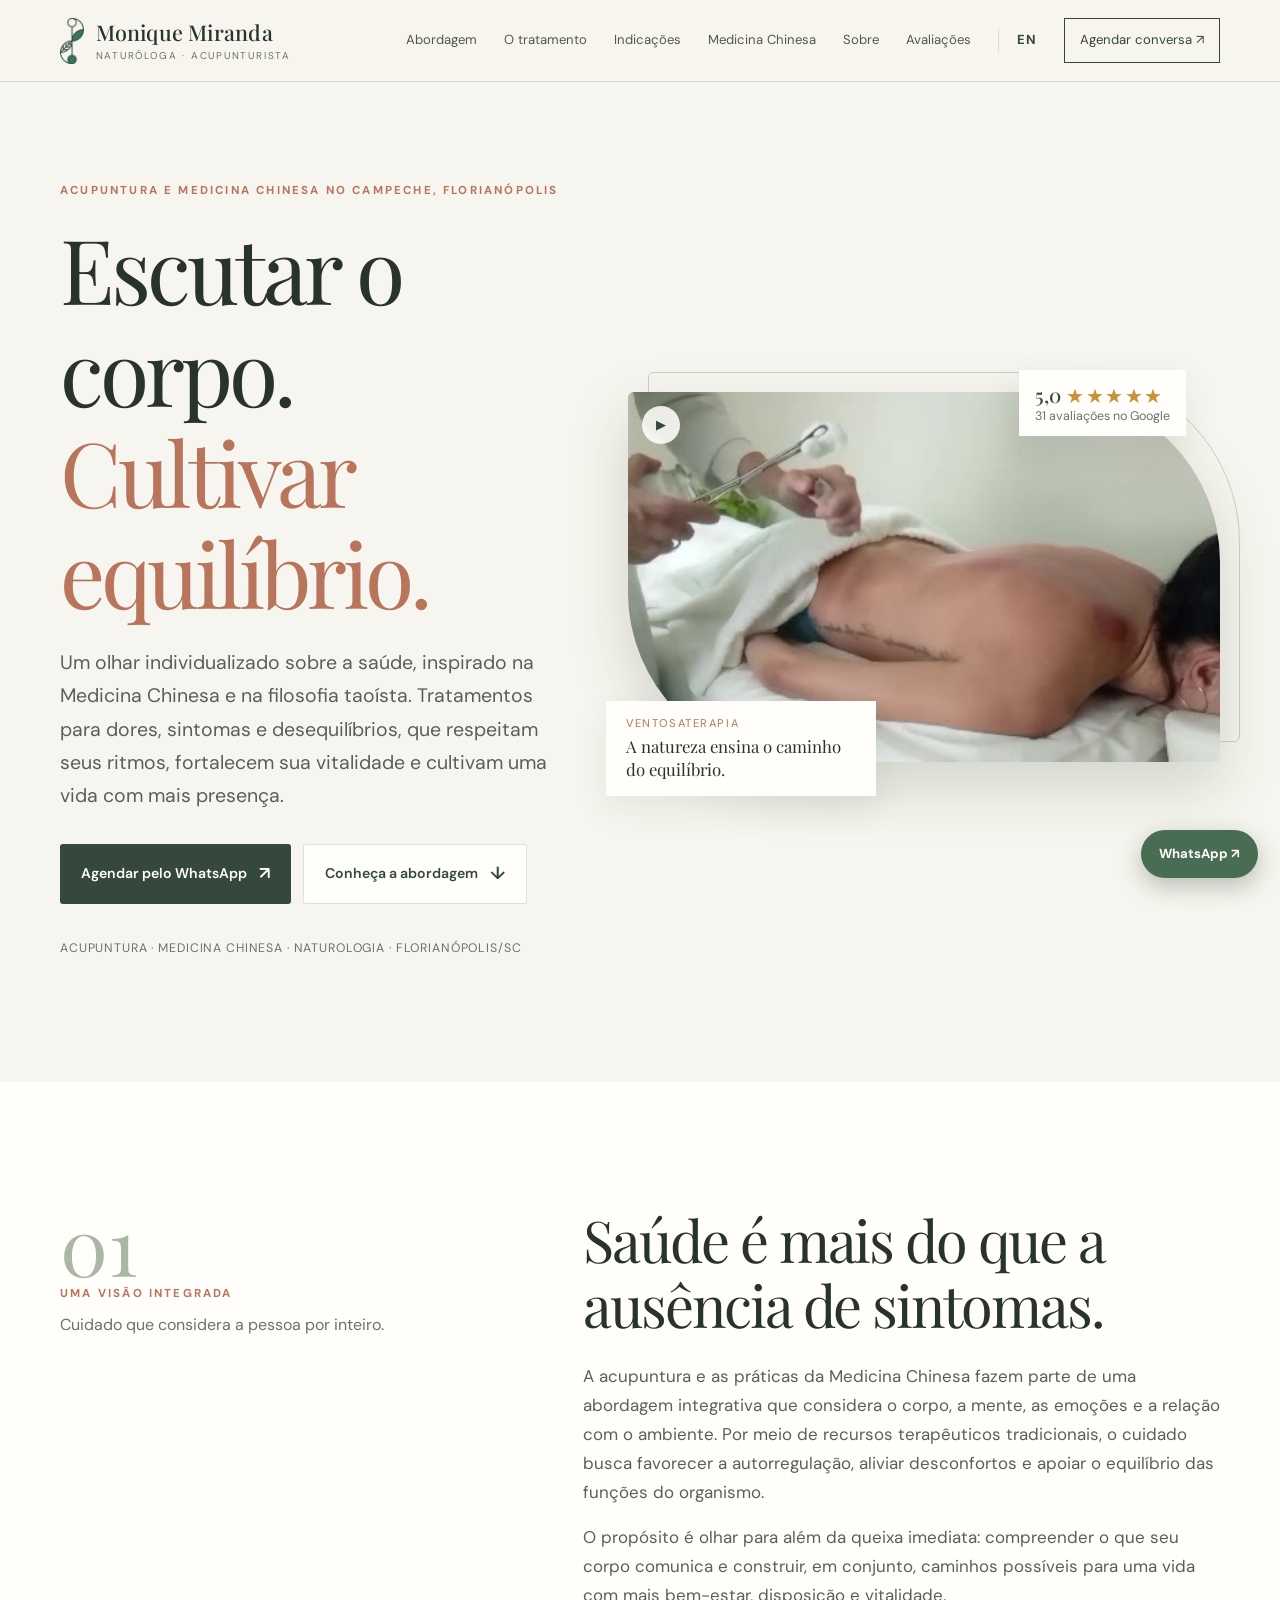
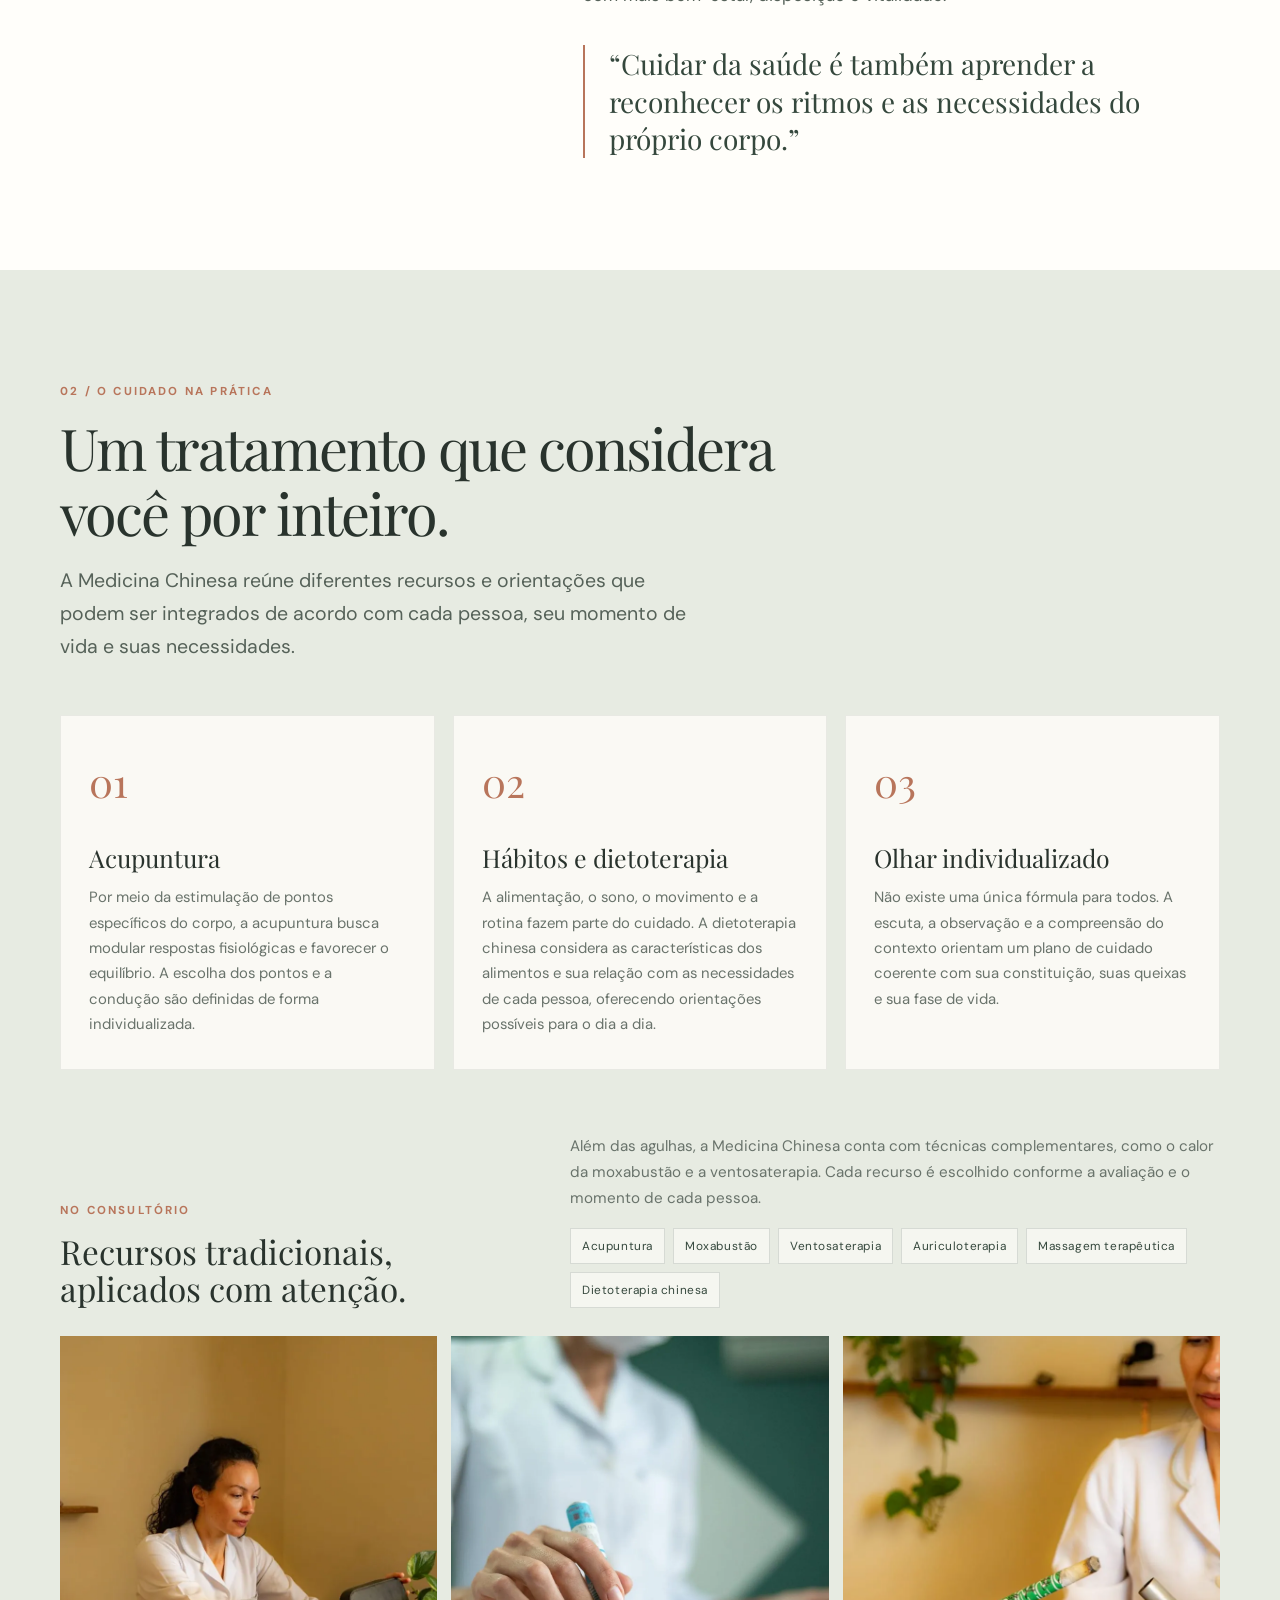
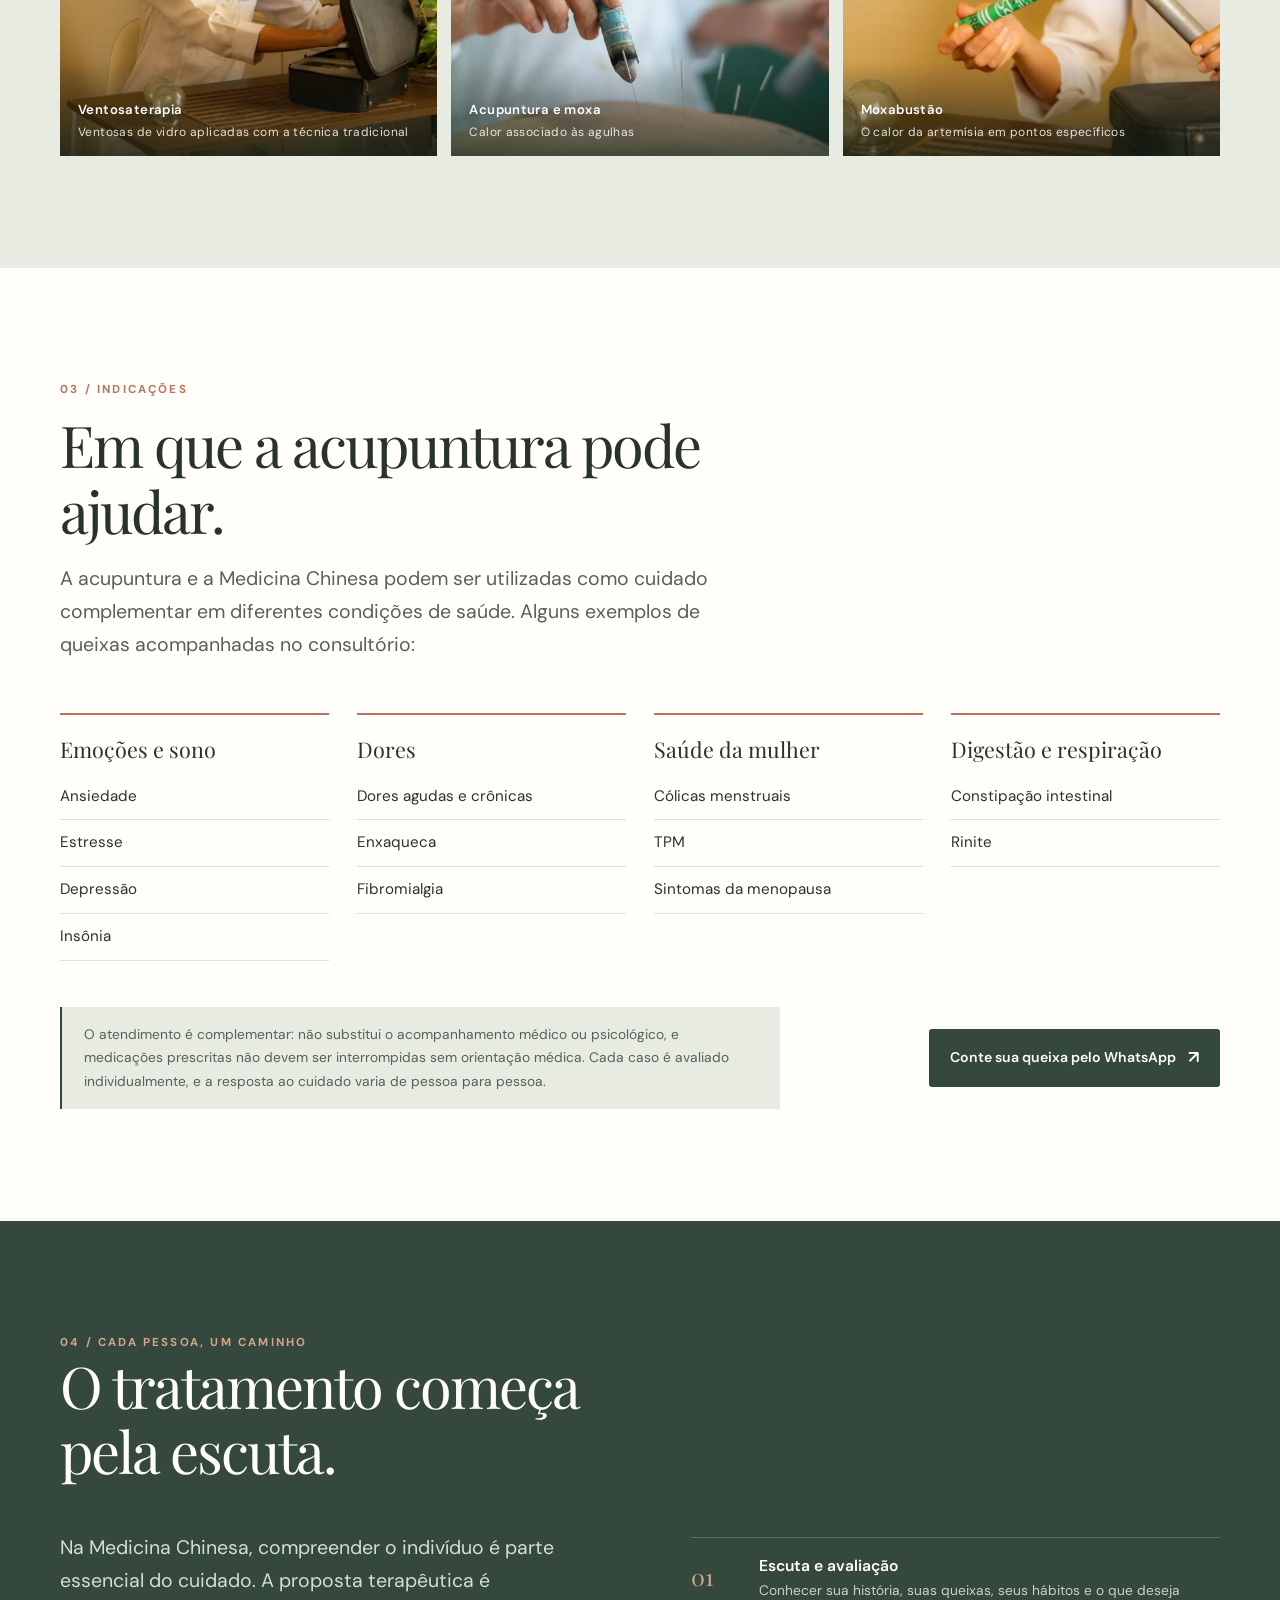
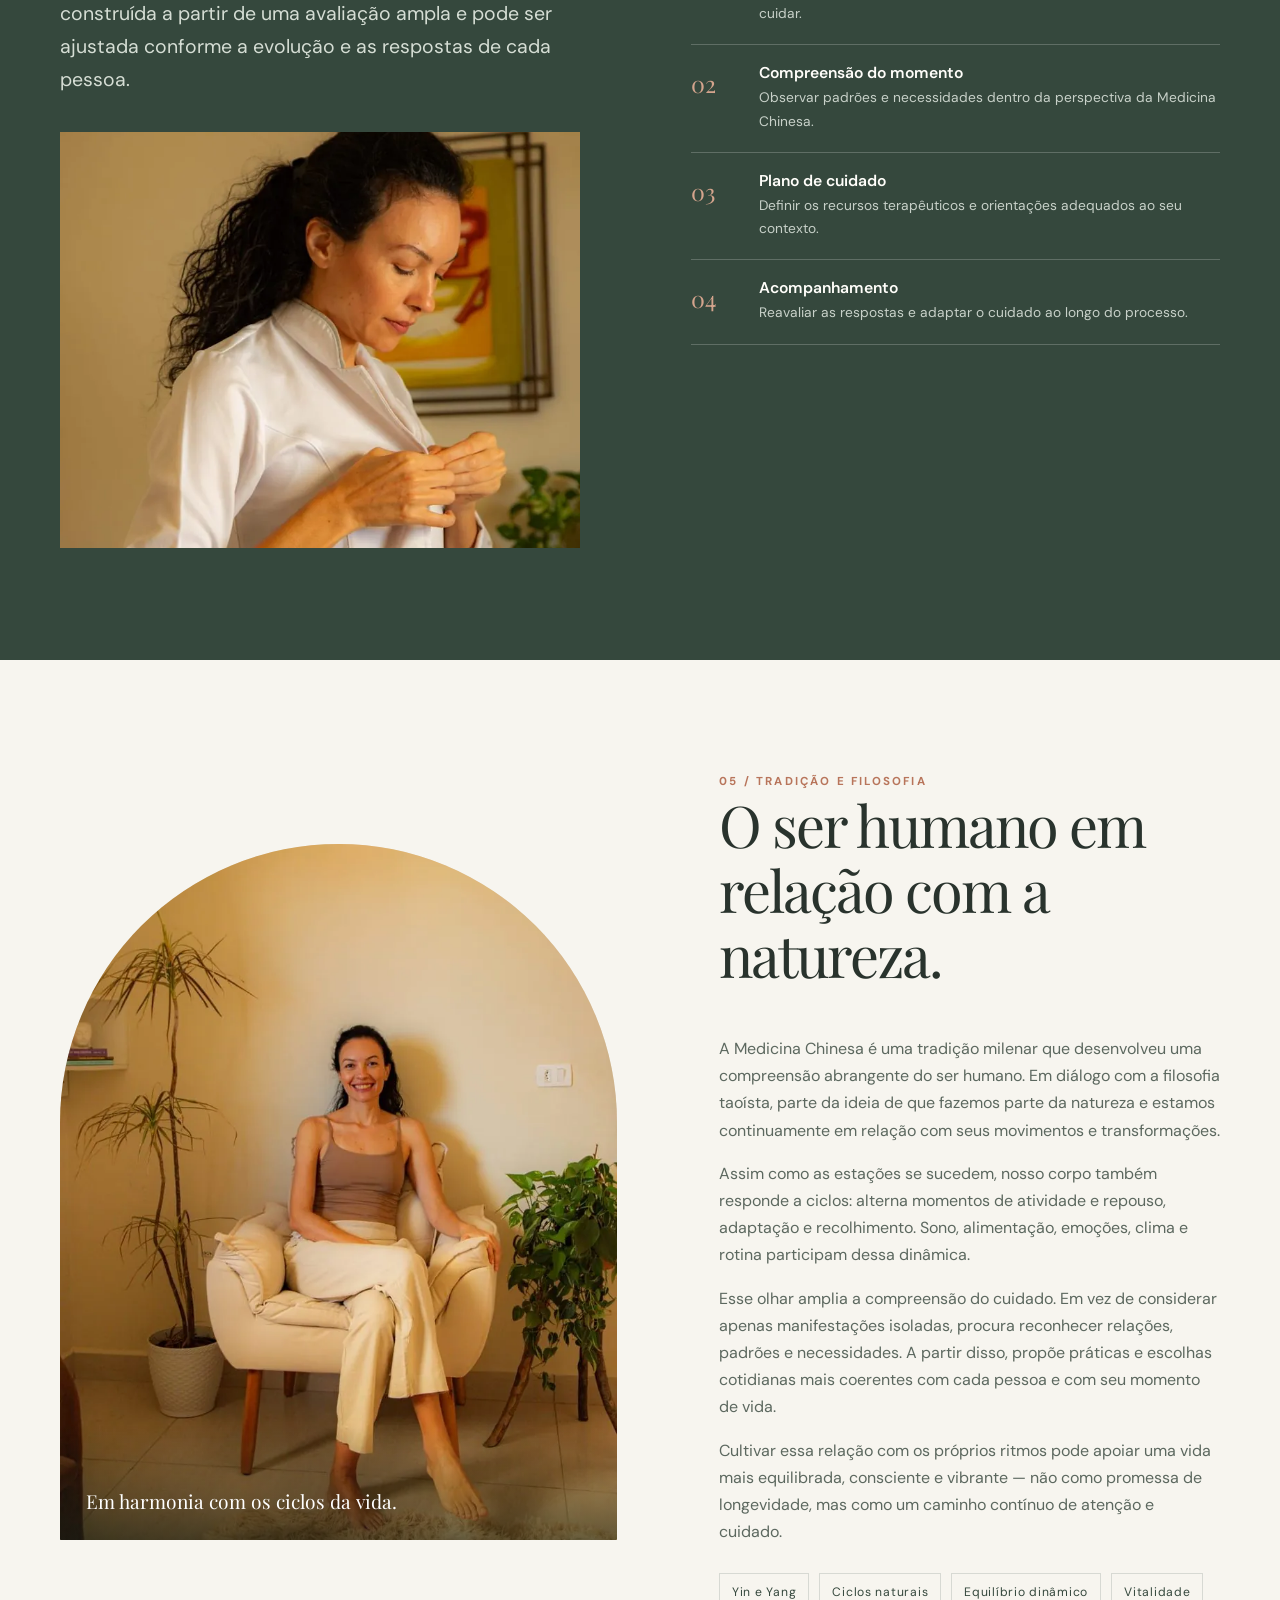
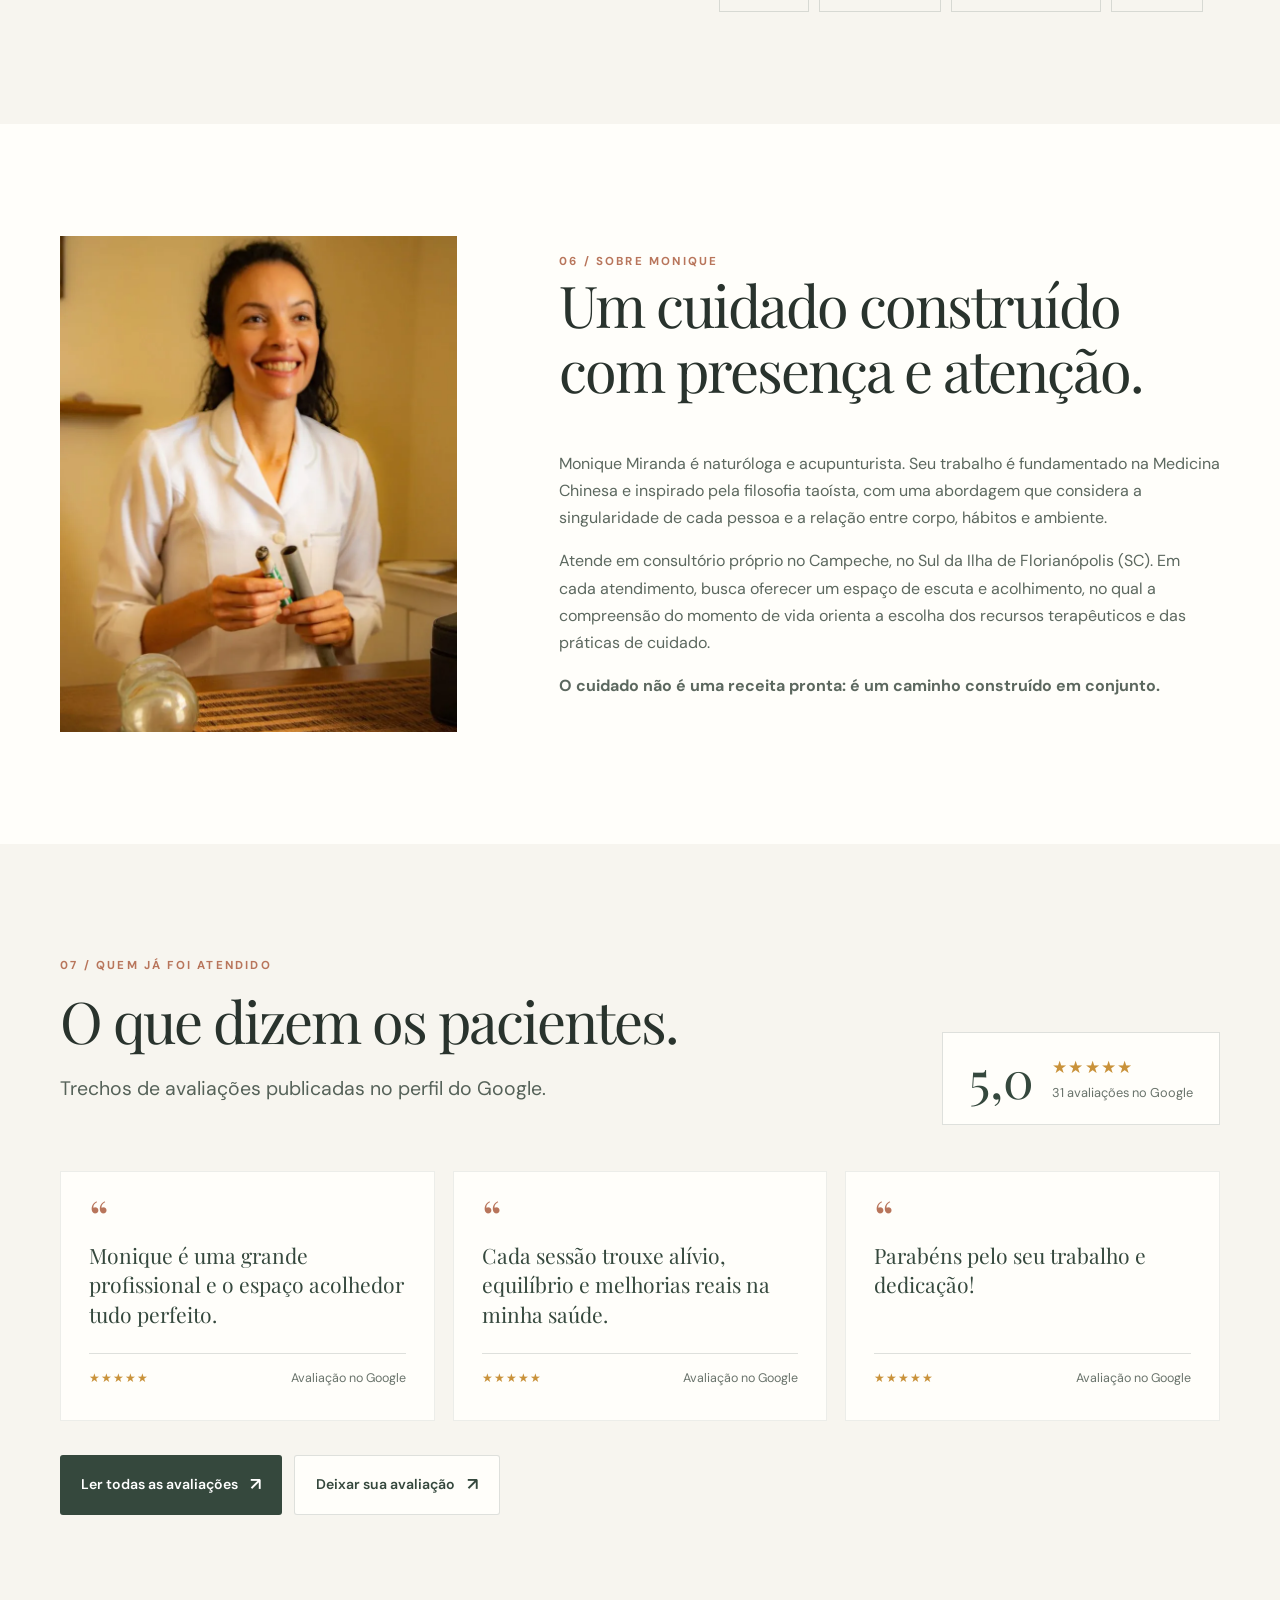
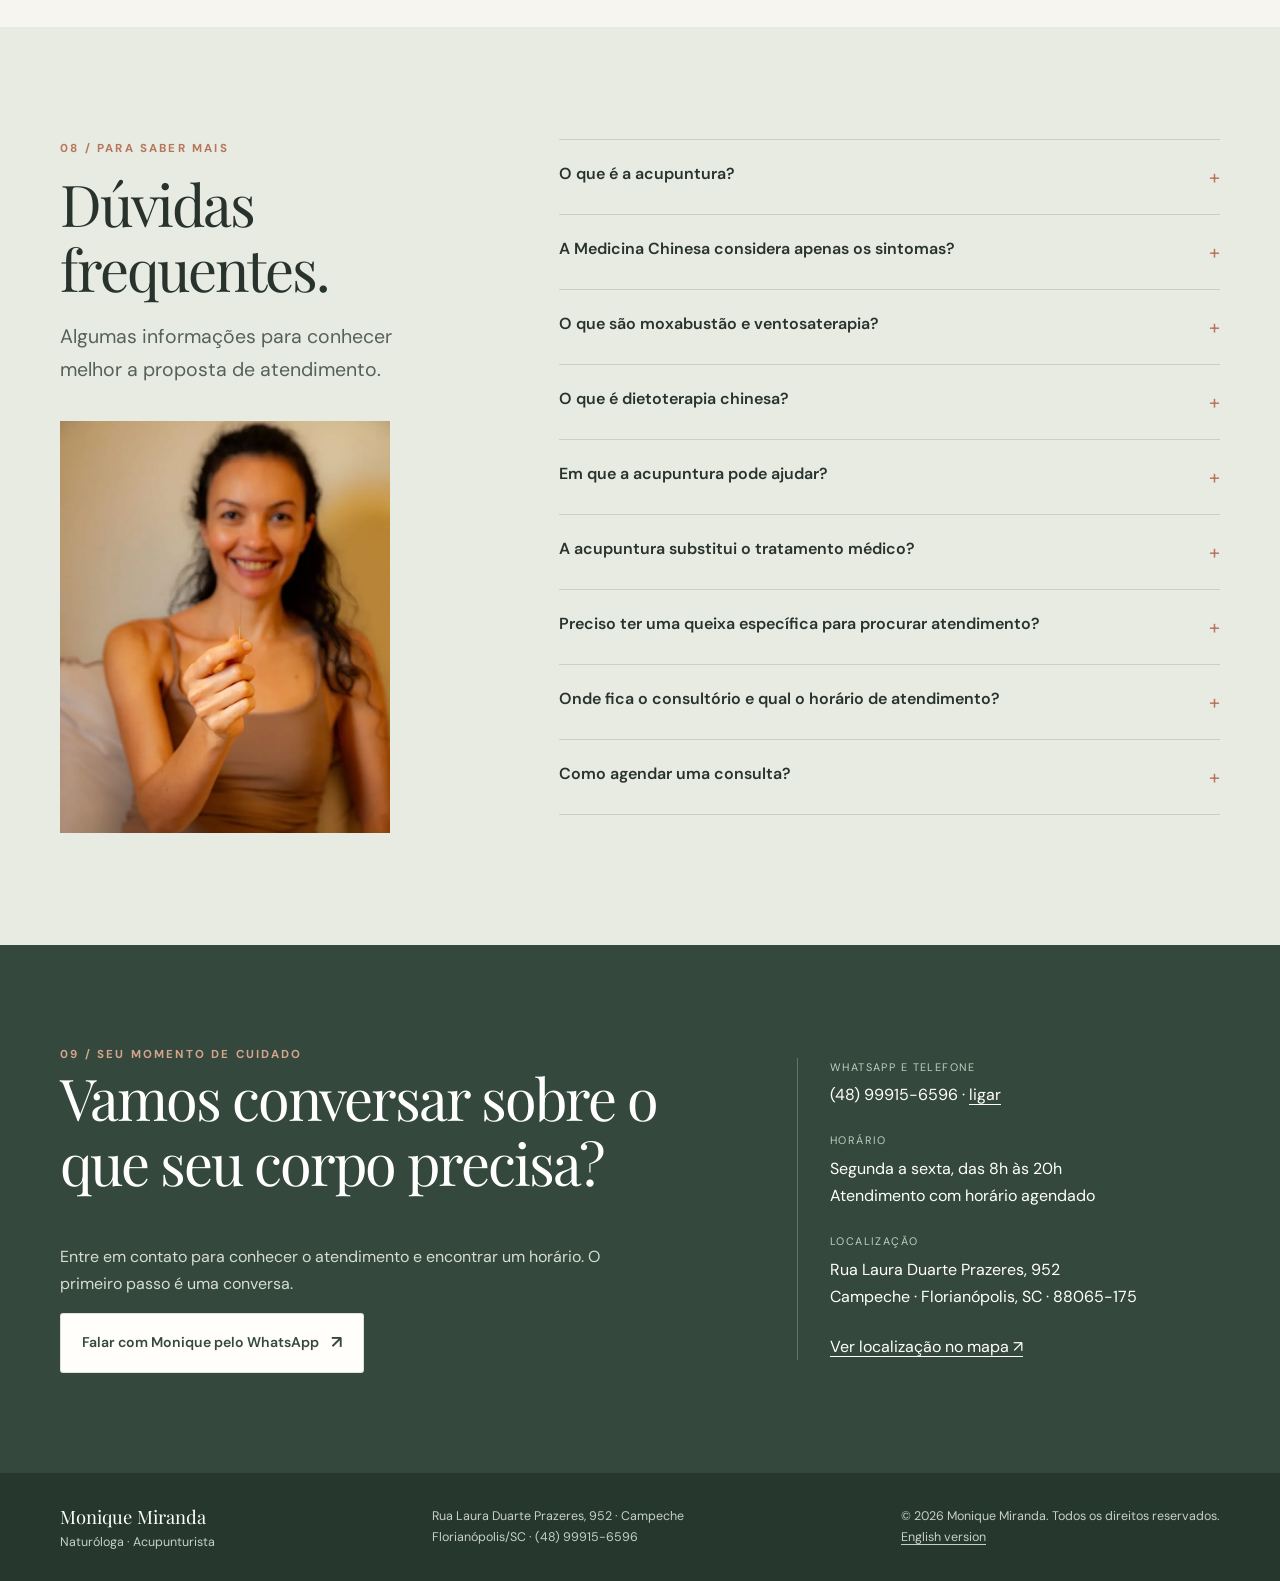
==== commit 07a35632: "Atualiza página principal: indicações, versão em inglês e CSS/JS compartilhados - Nova seção "Indica" ====
--- a/index.html
+++ b/index.html
@@ -5,7 +5,7 @@
   <meta name="viewport" content="width=device-width, initial-scale=1">
   <!-- SEO: troque https://www.SEUDOMINIO.com.br pelo domínio real em TODOS os arquivos (index.html, robots.txt, sitemap.xml, llms.txt). -->
   <title>Acupuntura no Campeche, Florianópolis | Monique Miranda</title>
-  <meta name="description" content="Acupuntura, moxabustão e ventosaterapia no Campeche, Florianópolis. Atendimento individualizado com a naturóloga Monique Miranda. Nota 5,0 no Google.">
+  <meta name="description" content="Acupuntura no Campeche, Florianópolis: cuidado complementar para ansiedade, insônia, dores, enxaqueca e TPM, com a naturóloga Monique Miranda.">
   <meta name="robots" content="index, follow, max-image-preview:large, max-snippet:-1, max-video-preview:-1">
   <meta name="author" content="Monique Miranda">
   <meta name="theme-color" content="#35483d">
@@ -14,6 +14,9 @@
   <meta name="geo.position" content="-27.6849678;-48.5030373">
   <meta name="ICBM" content="-27.6849678, -48.5030373">
   <link rel="canonical" href="https://www.SEUDOMINIO.com.br/">
+  <link rel="alternate" hreflang="pt-BR" href="https://www.SEUDOMINIO.com.br/">
+  <link rel="alternate" hreflang="en" href="https://www.SEUDOMINIO.com.br/en/">
+  <link rel="alternate" hreflang="x-default" href="https://www.SEUDOMINIO.com.br/">
   <link rel="alternate" type="text/markdown" title="Resumo para assistentes de IA" href="https://www.SEUDOMINIO.com.br/llms.txt">
 
   <link rel="icon" href="favicon.ico" sizes="48x48">
@@ -23,6 +26,7 @@
 
   <meta property="og:type" content="website">
   <meta property="og:locale" content="pt_BR">
+  <meta property="og:locale:alternate" content="en_US">
   <meta property="og:site_name" content="Monique Miranda · Naturóloga e Acupunturista">
   <meta property="og:url" content="https://www.SEUDOMINIO.com.br/">
   <meta property="og:title" content="Acupuntura no Campeche, Florianópolis | Monique Miranda">
@@ -107,7 +111,7 @@
         },
         "founder": { "@id": "https://www.SEUDOMINIO.com.br/#monique" },
         "employee": { "@id": "https://www.SEUDOMINIO.com.br/#monique" },
-        "knowsAbout": ["Acupuntura", "Medicina Tradicional Chinesa", "Naturologia", "Moxabustão", "Ventosaterapia", "Auriculoterapia", "Massagem terapêutica", "Dietoterapia chinesa", "Filosofia taoísta"],
+        "knowsAbout": ["Acupuntura", "Medicina Tradicional Chinesa", "Naturologia", "Moxabustão", "Ventosaterapia", "Auriculoterapia", "Massagem terapêutica", "Dietoterapia chinesa", "Filosofia taoísta", "Acupuntura para ansiedade", "Acupuntura para estresse", "Acupuntura para insônia", "Acupuntura para dores crônicas", "Acupuntura para enxaqueca", "Acupuntura para fibromialgia", "Acupuntura para cólicas menstruais e TPM", "Acupuntura nos sintomas da menopausa", "Acupuntura para constipação", "Acupuntura para rinite"],
         "hasOfferCatalog": {
           "@type": "OfferCatalog",
           "name": "Recursos terapêuticos",
@@ -149,6 +153,8 @@
           { "@type": "Question", "name": "A Medicina Chinesa considera apenas os sintomas?", "acceptedAnswer": { "@type": "Answer", "text": "Não. Sua abordagem tradicional procura compreender a pessoa de forma integrada, observando sinais, hábitos, emoções, alimentação, sono e contexto de vida para orientar o cuidado." } },
           { "@type": "Question", "name": "O que são moxabustão e ventosaterapia?", "acceptedAnswer": { "@type": "Answer", "text": "São recursos tradicionais da Medicina Chinesa. A moxabustão utiliza o calor da artemísia sobre pontos específicos do corpo; a ventosaterapia usa copos que criam uma leve sucção sobre a pele. Seu uso é definido de acordo com a avaliação individual." } },
           { "@type": "Question", "name": "O que é dietoterapia chinesa?", "acceptedAnswer": { "@type": "Answer", "text": "É uma abordagem tradicional da alimentação que considera características dos alimentos e sua relação com as necessidades individuais. As orientações são pensadas para o contexto e a rotina de cada pessoa." } },
+          { "@type": "Question", "name": "Em que a acupuntura pode ajudar?", "acceptedAnswer": { "@type": "Answer", "text": "A acupuntura e a Medicina Chinesa podem ser utilizadas como cuidado complementar em queixas como ansiedade, estresse, depressão, insônia, dores agudas e crônicas, enxaqueca, fibromialgia, cólicas menstruais, TPM, sintomas da menopausa, constipação intestinal e rinite. Cada caso é avaliado individualmente." } },
+          { "@type": "Question", "name": "A acupuntura substitui o tratamento médico?", "acceptedAnswer": { "@type": "Answer", "text": "Não. A acupuntura e a Medicina Chinesa atuam como cuidado complementar e podem caminhar junto com o acompanhamento médico, psicológico ou de outros profissionais de saúde. Medicações prescritas não devem ser interrompidas sem orientação médica." } },
           { "@type": "Question", "name": "Preciso ter uma queixa específica para procurar atendimento?", "acceptedAnswer": { "@type": "Answer", "text": "Não necessariamente. O atendimento também pode ser procurado por quem deseja cuidar dos hábitos, buscar mais equilíbrio e desenvolver uma relação mais atenta com a própria saúde." } },
           { "@type": "Question", "name": "Onde fica o consultório e qual o horário de atendimento?", "acceptedAnswer": { "@type": "Answer", "text": "O consultório fica na Rua Laura Duarte Prazeres, 952, no Campeche, em Florianópolis (SC). O atendimento é de segunda a sexta, das 8h às 20h, com horário agendado." } },
           { "@type": "Question", "name": "Como agendar uma consulta?", "acceptedAnswer": { "@type": "Answer", "text": "Entre em contato pelo WhatsApp (48) 99915-6596 para conversar sobre o atendimento, esclarecer dúvidas e consultar horários disponíveis." } }
@@ -160,208 +166,7 @@
   <link rel="preconnect" href="https://fonts.googleapis.com">
   <link rel="preconnect" href="https://fonts.gstatic.com" crossorigin>
   <link href="https://fonts.googleapis.com/css2?family=DM+Sans:wght@400;500;600;700&family=Playfair+Display:wght@400;500;600&display=swap" rel="stylesheet">
-  <style>
-    :root {
-      --forest:#35483d; --forest-deep:#26372e; --sage:#aab7a3;
-      --sage-light:#e7ebe2; --cream:#f7f5ef; --paper:#fffefa;
-      --sand:#e8dfcf; --clay:#b8755b; --ink:#29332d; --muted:#69736b;
-      --line:rgba(53,72,61,.16); --serif:"Playfair Display", Georgia, serif;
-      --sans:"DM Sans", Arial, sans-serif; --max:1160px;
-    }
-    *{box-sizing:border-box}
-    html{scroll-behavior:smooth}
-    body{margin:0;background:var(--cream);color:var(--ink);font-family:var(--sans);line-height:1.7}
-    a{color:inherit;text-decoration:none}
-    img,video{display:block;max-width:100%}
-    button{font:inherit}
-    .wrap{width:min(var(--max), calc(100% - 48px));margin-inline:auto}
-    .eyebrow{font-size:.72rem;letter-spacing:.19em;text-transform:uppercase;font-weight:700;color:var(--clay)}
-    h1,h2,h3,p{margin-top:0}
-    h1,h2,h3,.display{font-family:var(--serif);font-weight:400;line-height:1.13}
-    .display{font-size:clamp(3.2rem,7vw,6.3rem);letter-spacing:-.045em}
-    h1.eyebrow{font-family:var(--sans);line-height:1.5;margin:0}
-    h2{font-size:clamp(2.35rem,4.5vw,4.2rem);letter-spacing:-.035em}
-    h3{font-size:1.55rem}
-    .lead{font-size:clamp(1.05rem,1.7vw,1.22rem);color:#566259;max-width:650px}
-    .btn{display:inline-flex;align-items:center;justify-content:center;gap:12px;padding:14px 21px;border-radius:3px;background:var(--forest);color:white;font-weight:600;font-size:.88rem;transition:.2s}
-    .btn:hover{background:var(--forest-deep);transform:translateY(-2px)}
-    .btn.light{background:var(--paper);color:var(--forest);border:1px solid var(--line)}
-    .btn.light:hover{background:var(--sage-light)}
-    .arrow{font-size:1.1rem}
-    .photo{margin:0;position:relative;overflow:hidden;background:var(--sand)}
-    .photo img,.photo video{width:100%;height:100%;object-fit:cover}
-
-    header{height:82px;display:flex;align-items:center;background:rgba(247,245,239,.94);border-bottom:1px solid var(--line);position:sticky;top:0;z-index:20;backdrop-filter:blur(12px)}
-    .nav{display:flex;align-items:center;justify-content:space-between;gap:24px}
-    .brand{display:flex;align-items:center;gap:12px}
-    .brand img{height:46px;width:auto}
-    .brand-text{display:flex;flex-direction:column;line-height:1.15}
-    .brand strong{font-family:var(--serif);font-size:1.35rem;font-weight:500;letter-spacing:.01em}
-    .brand-text span{font-size:.62rem;letter-spacing:.18em;text-transform:uppercase;color:var(--muted);margin-top:5px}
-    .navlinks{display:flex;align-items:center;gap:27px;font-size:.82rem;color:#4d5a50}
-    .navlinks a:hover{color:var(--clay)}
-    .navlinks .nav-cta{padding:10px 15px;border:1px solid var(--forest);color:var(--forest)}
-    .menu{display:none;background:none;border:0;color:var(--forest);font-size:1.7rem;padding:6px}
-
-    .hero{min-height:690px;display:grid;grid-template-columns:.92fr 1.08fr;align-items:center;gap:5vw;padding:75px 0 86px}
-    .hero-copy{padding:25px 0}
-    .hero .display{max-width:700px;margin:18px 0 24px}
-    .hero .display em{font-style:normal;color:var(--clay)}
-    .hero-actions{display:flex;gap:12px;flex-wrap:wrap;margin-top:32px}
-    .hero-note{margin-top:34px;font-size:.77rem;letter-spacing:.07em;color:var(--muted)}
-    .hero-visual{position:relative;width:100%;--leaf:6px 170px 6px 170px}
-    .hero-visual:before{content:"";position:absolute;inset:-20px -20px 20px 20px;border:1px solid rgba(53,72,61,.22);border-radius:var(--leaf)}
-    .hero-media{aspect-ratio:16/10;border-radius:var(--leaf);box-shadow:0 24px 60px rgba(40,60,45,.18);background:#d9d6cc}
-    .hero-media .video-toggle{top:14px;left:14px;right:auto}
-    .art-caption{position:absolute;bottom:-34px;left:-22px;background:var(--paper);padding:15px 20px;box-shadow:0 12px 35px #26372e16;font-family:var(--serif);font-size:1.05rem;max-width:270px;line-height:1.35}
-    .art-caption small{display:block;font-family:var(--sans);font-size:.7rem;letter-spacing:.14em;text-transform:uppercase;color:var(--clay);margin-bottom:4px}
-    .rating-badge{position:absolute;top:-22px;right:34px;background:var(--paper);padding:11px 16px;box-shadow:0 12px 35px #26372e16;font-size:.78rem;color:var(--muted);line-height:1.35;transition:.2s}
-    .rating-badge:hover{transform:translateY(-2px)}
-    .rating-badge b{display:block;font-family:var(--serif);font-size:1.25rem;font-weight:500;color:var(--forest)}
-    .stars{color:#c9923a;letter-spacing:.08em}
-
-    .section{padding:112px 0}
-    .section-head{max-width:760px;margin-bottom:52px}
-    .section-head h2{margin:13px 0 19px}
-    .intro{background:var(--paper)}
-    .intro-grid{display:grid;grid-template-columns:.78fr 1.22fr;gap:9vw;align-items:start}
-    .intro-aside{padding-top:10px}
-    .intro-aside .number{font-family:var(--serif);font-size:5rem;color:var(--sage);line-height:1}
-    .intro-text p{font-size:1.06rem;color:#566259}
-    .quote{font-family:var(--serif);font-size:1.75rem;line-height:1.35;color:var(--forest);border-left:2px solid var(--clay);padding-left:24px;margin:35px 0 0}
-
-    .practice{background:var(--sage-light)}
-    .practice-grid{display:grid;grid-template-columns:repeat(3,1fr);gap:18px}
-    .practice-card{background:rgba(255,254,250,.78);padding:32px 28px;min-height:285px;border:1px solid rgba(53,72,61,.09)}
-    .card-index{font-family:var(--serif);font-size:2.5rem;color:var(--clay);margin-bottom:28px}
-    .practice-card h3{margin-bottom:13px}
-    .practice-card p{font-size:.93rem;color:var(--muted);margin-bottom:0}
-    .resources{margin-top:64px;display:grid;grid-template-columns:.8fr 1.2fr;gap:6vw;align-items:end;margin-bottom:28px}
-    .resources h3{font-size:clamp(1.7rem,2.6vw,2.3rem);margin:12px 0 0}
-    .resources p{color:var(--muted);font-size:.95rem;margin:0}
-    .chips{display:flex;gap:8px;flex-wrap:wrap;margin-top:16px}
-    .chips span{font-size:.74rem;letter-spacing:.05em;padding:7px 11px;border:1px solid var(--line);color:var(--forest);background:rgba(255,254,250,.6)}
-    .media-grid{display:grid;grid-template-columns:repeat(3,1fr);gap:14px}
-    .media-grid .photo{height:420px}
-    .media-grid figcaption{position:absolute;left:0;right:0;bottom:0;padding:38px 18px 14px;color:white;font-size:.82rem;font-weight:600;letter-spacing:.03em;background:linear-gradient(transparent,rgba(20,32,25,.72))}
-    .media-grid figcaption small{display:block;font-weight:400;opacity:.85;font-size:.75rem}
-    .video-toggle{position:absolute;top:12px;right:12px;z-index:2;width:38px;height:38px;border-radius:50%;border:0;background:rgba(255,254,250,.88);color:var(--forest);cursor:pointer;font-size:.8rem}
-
-    .individual{background:var(--forest);color:var(--paper)}
-    .individual .eyebrow{color:#d4a48d}
-    .individual .lead{color:#d5ddd4}
-    .individual-grid{display:grid;grid-template-columns:1fr 1fr;gap:8vw;align-items:center}
-    .individual h2{max-width:580px}
-    .individual-photo{aspect-ratio:5/4;margin-top:36px;max-width:520px}
-    .individual-photo img{object-position:50% 42%}
-    .steps{border-top:1px solid #ffffff35}
-    .step{display:grid;grid-template-columns:52px 1fr;gap:16px;padding:19px 0;border-bottom:1px solid #ffffff35}
-    .step b{font-family:var(--serif);font-size:1.45rem;color:#d4a48d;font-weight:400}
-    .step h3{font-family:var(--sans);font-size:.98rem;font-weight:600;margin:0 0 4px}
-    .step p{font-size:.86rem;color:#c8d1c9;margin:0}
-
-    .tradition{background:var(--cream)}
-    .tradition-grid{display:grid;grid-template-columns:1fr .9fr;gap:8vw;align-items:center}
-    .nature-photo{aspect-ratio:4/5;border-radius:999px 999px 4px 4px}
-    .nature-photo img{object-position:50% 78%}
-    .nature-photo figcaption{position:absolute;left:0;right:0;bottom:0;padding:60px 26px 22px;font-family:var(--serif);font-size:1.2rem;color:white;background:linear-gradient(transparent,rgba(20,32,25,.6))}
-    .tradition-copy p{color:#5c685f}
-    .principles{display:flex;gap:10px;flex-wrap:wrap;margin-top:28px}
-    .principles span{font-size:.76rem;letter-spacing:.06em;padding:8px 12px;border:1px solid var(--line);color:var(--forest)}
-
-    .about{background:var(--paper)}
-    .about-grid{display:grid;grid-template-columns:.75fr 1.25fr;gap:8vw;align-items:center}
-    .about-photo{aspect-ratio:4/5}
-    .about-photo img{object-position:50% 28%}
-    .about-copy p{color:#5c685f}
-
-    .reviews{background:var(--cream)}
-    .reviews-top{display:flex;justify-content:space-between;align-items:end;gap:40px;margin-bottom:46px}
-    .reviews-top .section-head{margin:0}
-    .score{display:flex;align-items:center;gap:18px;padding:20px 26px;background:var(--paper);border:1px solid var(--line);flex-shrink:0}
-    .score b{font-family:var(--serif);font-size:3.2rem;font-weight:400;line-height:1;color:var(--forest)}
-    .score .stars{font-size:1.05rem}
-    .score small{display:block;color:var(--muted);font-size:.8rem}
-    .review-grid{display:grid;grid-template-columns:repeat(3,1fr);gap:18px}
-    .review{margin:0;background:var(--paper);border:1px solid rgba(53,72,61,.09);padding:30px 28px;display:flex;flex-direction:column;justify-content:space-between;gap:24px}
-    .review blockquote{margin:0;font-family:var(--serif);font-size:1.32rem;line-height:1.4;color:var(--forest)}
-    .review blockquote:before{content:"“";display:block;font-size:3rem;line-height:.6;color:var(--clay);margin-bottom:10px}
-    .review figcaption{font-size:.78rem;color:var(--muted);display:flex;justify-content:space-between;gap:10px;border-top:1px solid var(--line);padding-top:14px}
-    .reviews-actions{display:flex;gap:12px;flex-wrap:wrap;margin-top:34px}
-
-    .faq{background:var(--sage-light)}
-    .faq-grid{display:grid;grid-template-columns:.75fr 1.25fr;gap:8vw}
-    .faq-photo{aspect-ratio:4/5;max-width:330px;margin-top:34px}
-    .faq-photo img{object-position:50% 40%}
-    details{border-top:1px solid var(--line);padding:20px 0}
-    details:last-child{border-bottom:1px solid var(--line)}
-    summary{cursor:pointer;list-style:none;font-weight:600;display:flex;justify-content:space-between;gap:20px}
-    summary::-webkit-details-marker{display:none}
-    summary:after{content:"+";font-size:1.25rem;color:var(--clay);font-weight:400}
-    details[open] summary:after{content:"−"}
-    details p{color:var(--muted);font-size:.93rem;margin:14px 35px 0 0}
-
-    .contact{background:var(--forest);color:white;padding:100px 0}
-    .contact-grid{display:grid;grid-template-columns:1.2fr .8fr;gap:8vw;align-items:center}
-    .contact h2{max-width:650px}
-    .contact .eyebrow{color:#d4a48d}
-    .contact p{color:#d5ddd4;max-width:540px}
-    .contact-info{border-left:1px solid #ffffff3d;padding-left:32px}
-    .contact-info small{display:block;color:#c1cec3;text-transform:uppercase;letter-spacing:.13em;font-size:.68rem;margin-bottom:5px}
-    .contact-info p{margin-bottom:23px;color:white}
-    footer{background:var(--forest-deep);color:#c6d0c7;padding:28px 0;font-size:.78rem}
-    .footer-row{display:flex;justify-content:space-between;gap:20px;align-items:center}
-    .footer-brand{font-family:var(--serif);font-size:1.15rem;color:white}
-    .floating{position:fixed;right:22px;bottom:22px;z-index:15;border-radius:50px;padding:13px 18px;background:#496d52;color:white;box-shadow:0 8px 25px #1c30244a;font-size:.82rem;font-weight:700}
-    .floating:hover{background:#36563f}
-
-    @media(max-width:850px){
-      .navlinks{gap:15px}.navlinks a:not(.nav-cta){display:none}
-      .hero{grid-template-columns:1fr;min-height:0;padding:55px 0 90px;gap:60px}
-      .hero-visual{width:calc(100% - 20px);justify-self:center;--leaf:6px 110px 6px 110px}
-      .hero-visual:before{inset:-14px -14px 14px 14px}
-      .rating-badge{right:20px;top:-26px}
-      .art-caption{left:-10px;bottom:-40px}
-      .section{padding:82px 0}
-      .intro-grid,.individual-grid,.tradition-grid,.about-grid,.faq-grid,.contact-grid,.resources{grid-template-columns:1fr;gap:38px}
-      .resources{gap:18px}
-      .intro-aside{display:flex;align-items:center;gap:20px}.intro-aside .number{font-size:3.5rem}
-      .practice-grid{grid-template-columns:1fr 1fr}
-      .media-grid{grid-template-columns:1fr 1fr}
-      .media-grid .photo{height:300px}
-      .media-grid .photo:first-child{grid-column:1 / -1;height:340px}
-      .nature-photo{max-width:420px}
-      .about-photo{max-width:420px}
-      .reviews-top{flex-direction:column;align-items:flex-start;gap:26px}
-      .review-grid{grid-template-columns:1fr}
-      .faq-photo{display:none}
-      .contact-info{border-left:0;border-top:1px solid #ffffff3d;padding:25px 0 0}
-    }
-    @media(max-width:560px){
-      .wrap{width:min(var(--max),calc(100% - 32px))}
-      header{height:70px}.navlinks{display:none}.menu{display:block}
-      .brand img{height:38px}.brand strong{font-size:1.2rem}
-      .navlinks.open{display:flex;position:absolute;top:69px;left:0;right:0;background:var(--cream);padding:18px 22px 24px;flex-direction:column;align-items:stretch;border-bottom:1px solid var(--line)}
-      .navlinks.open a{display:block;padding:8px 0}
-      .navlinks.open .nav-cta{text-align:center;margin-top:5px}
-      .display{font-size:3.25rem}
-      .hero{padding-top:44px}
-      .hero-visual{--leaf:4px 70px 4px 70px}
-      .hero-visual:before{inset:-10px -10px 10px 10px}
-      .rating-badge{right:12px;top:-30px;padding:9px 13px}
-      .art-caption{position:relative;display:inline-block;left:auto;bottom:auto;margin:-22px 0 0 10px;font-size:.95rem;max-width:250px;padding:12px 16px}
-      .hero{padding-bottom:64px}
-      .practice-grid{grid-template-columns:1fr}
-      .practice-card{min-height:0;padding:26px}
-      .media-grid .photo{height:230px}
-      .section{padding:68px 0}
-      .quote{font-size:1.45rem}
-      .score{padding:16px 20px}.score b{font-size:2.6rem}
-      .review{padding:24px 22px}.review blockquote{font-size:1.18rem}
-      .footer-row{align-items:flex-start;flex-direction:column}
-      .floating{right:12px;bottom:12px}
-    }
-  </style>
+  <link rel="stylesheet" href="assets/css/site.css">
 </head>
 <body>
 <header>
@@ -370,9 +175,10 @@
       <img src="assets/img/logo-simbolo.png" alt="" width="200" height="391">
       <span class="brand-text"><strong>Monique Miranda</strong><span>Naturóloga · Acupunturista</span></span>
     </a>
+    <a class="lang-mobile" href="en/" hreflang="en" lang="en" title="English version">EN</a>
     <button class="menu" aria-label="Abrir menu" aria-expanded="false" aria-controls="menu-principal">☰</button>
     <nav class="navlinks" id="menu-principal" aria-label="Navegação principal">
-      <a href="#abordagem">Abordagem</a><a href="#tratamento">O tratamento</a><a href="#tradicao">Medicina Chinesa</a><a href="#sobre">Sobre</a><a href="#avaliacoes">Avaliações</a>
+      <a href="#abordagem">Abordagem</a><a href="#tratamento">O tratamento</a><a href="#indicacoes">Indicações</a><a href="#tradicao">Medicina Chinesa</a><a href="#sobre">Sobre</a><a href="#avaliacoes">Avaliações</a><a class="lang" href="en/" hreflang="en" lang="en" title="English version">EN</a>
       <a class="nav-cta" href="https://wa.me/5548999156596" target="_blank" rel="noopener">Agendar conversa ↗</a>
     </nav>
   </div>
@@ -383,7 +189,7 @@
     <div class="hero-copy">
       <h1 class="eyebrow">Acupuntura e Medicina Chinesa no Campeche, Florianópolis</h1>
       <p class="display">Escutar o corpo.<br><em>Cultivar equilíbrio.</em></p>
-      <p class="lead">Um olhar individualizado sobre a saúde, inspirado na Medicina Chinesa e na filosofia taoísta. Atendimento de acupuntura e naturologia no Campeche, para acompanhar seus ritmos, fortalecer a vitalidade e viver com mais presença.</p>
+      <p class="lead">Um olhar individualizado sobre a saúde, inspirado na Medicina Chinesa e na filosofia taoísta. Tratamentos para dores, sintomas e desequilíbrios, que respeitam seus ritmos, fortalecem sua vitalidade e cultivam uma vida com mais presença.</p>
       <div class="hero-actions">
         <a class="btn" href="https://wa.me/5548999156596" target="_blank" rel="noopener">Agendar pelo WhatsApp <span class="arrow">↗</span></a>
         <a class="btn light" href="#abordagem">Conheça a abordagem <span class="arrow">↓</span></a>
@@ -452,10 +258,30 @@
     </div>
   </section>
 
+  <section class="section conditions" id="indicacoes">
+    <div class="wrap">
+      <div class="section-head">
+        <div class="eyebrow">03 / Indicações</div>
+        <h2>Em que a acupuntura pode ajudar.</h2>
+        <p class="lead">A acupuntura e a Medicina Chinesa podem ser utilizadas como cuidado complementar em diferentes condições de saúde. Alguns exemplos de queixas acompanhadas no consultório:</p>
+      </div>
+      <div class="cond-grid">
+        <div class="cond"><h3>Emoções e sono</h3><ul><li>Ansiedade</li><li>Estresse</li><li>Depressão</li><li>Insônia</li></ul></div>
+        <div class="cond"><h3>Dores</h3><ul><li>Dores agudas e crônicas</li><li>Enxaqueca</li><li>Fibromialgia</li></ul></div>
+        <div class="cond"><h3>Saúde da mulher</h3><ul><li>Cólicas menstruais</li><li>TPM</li><li>Sintomas da menopausa</li></ul></div>
+        <div class="cond"><h3>Digestão e respiração</h3><ul><li>Constipação intestinal</li><li>Rinite</li></ul></div>
+      </div>
+      <div class="cond-foot">
+        <p class="cond-note">O atendimento é complementar: não substitui o acompanhamento médico ou psicológico, e medicações prescritas não devem ser interrompidas sem orientação médica. Cada caso é avaliado individualmente, e a resposta ao cuidado varia de pessoa para pessoa.</p>
+        <a class="btn" href="https://wa.me/5548999156596" target="_blank" rel="noopener">Conte sua queixa pelo WhatsApp <span class="arrow">↗</span></a>
+      </div>
+    </div>
+  </section>
+
   <section class="section individual" id="como-funciona">
     <div class="wrap individual-grid">
       <div>
-        <div class="eyebrow">03 / Cada pessoa, um caminho</div>
+        <div class="eyebrow">04 / Cada pessoa, um caminho</div>
         <h2>O tratamento começa pela escuta.</h2>
         <p class="lead">Na Medicina Chinesa, compreender o indivíduo é parte essencial do cuidado. A proposta terapêutica é construída a partir de uma avaliação ampla e pode ser ajustada conforme a evolução e as respostas de cada pessoa.</p>
         <figure class="photo individual-photo">
@@ -478,7 +304,7 @@
         <figcaption>Em harmonia com os ciclos da vida.</figcaption>
       </figure>
       <div class="tradition-copy">
-        <div class="eyebrow">04 / Tradição e filosofia</div>
+        <div class="eyebrow">05 / Tradição e filosofia</div>
         <h2>O ser humano em relação com a natureza.</h2>
         <p>A Medicina Chinesa é uma tradição milenar que desenvolveu uma compreensão abrangente do ser humano. Em diálogo com a filosofia taoísta, parte da ideia de que fazemos parte da natureza e estamos continuamente em relação com seus movimentos e transformações.</p>
         <p>Assim como as estações se sucedem, nosso corpo também responde a ciclos: alterna momentos de atividade e repouso, adaptação e recolhimento. Sono, alimentação, emoções, clima e rotina participam dessa dinâmica.</p>
@@ -495,7 +321,7 @@
         <img src="assets/img/monique-moxa-sorrindo.webp" alt="Retrato de Monique Miranda de jaleco, sorrindo, segurando um bastão de moxa no consultório" width="800" height="1200" loading="lazy">
       </figure>
       <div class="about-copy">
-        <div class="eyebrow">05 / Sobre Monique</div>
+        <div class="eyebrow">06 / Sobre Monique</div>
         <h2>Um cuidado construído com presença e atenção.</h2>
         <p>Monique Miranda é naturóloga e acupunturista. Seu trabalho é fundamentado na Medicina Chinesa e inspirado pela filosofia taoísta, com uma abordagem que considera a singularidade de cada pessoa e a relação entre corpo, hábitos e ambiente.</p>
         <p>Atende em consultório próprio no Campeche, no Sul da Ilha de Florianópolis (SC). Em cada atendimento, busca oferecer um espaço de escuta e acolhimento, no qual a compreensão do momento de vida orienta a escolha dos recursos terapêuticos e das práticas de cuidado.</p>
@@ -508,7 +334,7 @@
     <div class="wrap">
       <div class="reviews-top">
         <div class="section-head">
-          <div class="eyebrow">06 / Quem já foi atendido</div>
+          <div class="eyebrow">07 / Quem já foi atendido</div>
           <h2>O que dizem os pacientes.</h2>
           <p class="lead">Trechos de avaliações publicadas no perfil do Google.</p>
         </div>
@@ -542,7 +368,7 @@
     <div class="wrap faq-grid">
       <div>
         <div class="section-head" style="margin:0">
-          <div class="eyebrow">07 / Para saber mais</div>
+          <div class="eyebrow">08 / Para saber mais</div>
           <h2>Dúvidas frequentes.</h2>
           <p class="lead">Algumas informações para conhecer melhor a proposta de atendimento.</p>
         </div>
@@ -555,6 +381,8 @@
         <details><summary>A Medicina Chinesa considera apenas os sintomas?</summary><p>Não. Sua abordagem tradicional procura compreender a pessoa de forma integrada, observando sinais, hábitos, emoções, alimentação, sono e contexto de vida para orientar o cuidado.</p></details>
         <details><summary>O que são moxabustão e ventosaterapia?</summary><p>São recursos tradicionais da Medicina Chinesa. A moxabustão utiliza o calor da artemísia sobre pontos específicos do corpo; a ventosaterapia usa copos que criam uma leve sucção sobre a pele. Seu uso é definido de acordo com a avaliação individual.</p></details>
         <details><summary>O que é dietoterapia chinesa?</summary><p>É uma abordagem tradicional da alimentação que considera características dos alimentos e sua relação com as necessidades individuais. As orientações são pensadas para o contexto e a rotina de cada pessoa.</p></details>
+        <details><summary>Em que a acupuntura pode ajudar?</summary><p>A acupuntura e a Medicina Chinesa podem ser utilizadas como cuidado complementar em queixas como ansiedade, estresse, depressão, insônia, dores agudas e crônicas, enxaqueca, fibromialgia, cólicas menstruais, TPM, sintomas da menopausa, constipação intestinal e rinite. Cada caso é avaliado individualmente. <a href="#indicacoes" style="text-decoration:underline;text-underline-offset:3px">Ver indicações</a></p></details>
+        <details><summary>A acupuntura substitui o tratamento médico?</summary><p>Não. A acupuntura e a Medicina Chinesa atuam como cuidado complementar e podem caminhar junto com o acompanhamento médico, psicológico ou de outros profissionais de saúde. Medicações prescritas não devem ser interrompidas sem orientação médica.</p></details>
         <details><summary>Preciso ter uma queixa específica para procurar atendimento?</summary><p>Não necessariamente. O atendimento também pode ser procurado por quem deseja cuidar dos hábitos, buscar mais equilíbrio e desenvolver uma relação mais atenta com a própria saúde.</p></details>
         <details><summary>Onde fica o consultório e qual o horário de atendimento?</summary><p>O consultório fica na Rua Laura Duarte Prazeres, 952, no Campeche, em Florianópolis (SC). O atendimento é de segunda a sexta, das 8h às 20h, com horário agendado.</p></details>
         <details><summary>Como agendar uma consulta?</summary><p>Entre em contato pelo WhatsApp (48) 99915-6596 para conversar sobre o atendimento, esclarecer dúvidas e consultar horários disponíveis.</p></details>
@@ -565,7 +393,7 @@
   <section class="contact" id="contato">
     <div class="wrap contact-grid">
       <div>
-        <div class="eyebrow">08 / Seu momento de cuidado</div>
+        <div class="eyebrow">09 / Seu momento de cuidado</div>
         <h2>Vamos conversar sobre o que seu corpo precisa?</h2>
         <p>Entre em contato para conhecer o atendimento e encontrar um horário. O primeiro passo é uma conversa.</p>
         <a class="btn light" href="https://wa.me/5548999156596" target="_blank" rel="noopener">Falar com Monique pelo WhatsApp <span class="arrow">↗</span></a>
@@ -584,36 +412,10 @@
   <div class="wrap footer-row">
     <div><div class="footer-brand">Monique Miranda</div><div>Naturóloga · Acupunturista</div></div>
     <div>Rua Laura Duarte Prazeres, 952 · Campeche<br>Florianópolis/SC · (48) 99915-6596</div>
-    <div>© <span id="year">2026</span> Monique Miranda. Todos os direitos reservados.</div>
+    <div>© <span id="year">2026</span> Monique Miranda. Todos os direitos reservados.<br><span class="footer-lang"><a href="en/" hreflang="en" lang="en">English version</a></span></div>
   </div>
 </footer>
 <a class="floating" href="https://wa.me/5548999156596" target="_blank" rel="noopener" aria-label="Agendar pelo WhatsApp">WhatsApp ↗</a>
-<script>
-  const menuButton = document.querySelector('.menu');
-  const nav = document.querySelector('.navlinks');
-  menuButton.addEventListener('click', () => {
-    const open = nav.classList.toggle('open');
-    menuButton.setAttribute('aria-expanded', String(open));
-    menuButton.textContent = open ? '×' : '☰';
-  });
-  nav.querySelectorAll('a').forEach(link => link.addEventListener('click', () => {
-    nav.classList.remove('open');
-    menuButton.setAttribute('aria-expanded', 'false');
-    menuButton.textContent = '☰';
-  }));
-  document.getElementById('year').textContent = new Date().getFullYear();
-
-  // Vídeo: pausa para quem prefere menos movimento; botão de pausar/continuar.
-  const video = document.querySelector('.hero-media video');
-  const toggle = document.querySelector('.video-toggle');
-  const setLabel = () => {
-    toggle.textContent = video.paused ? '▶' : '❚❚';
-    toggle.setAttribute('aria-label', video.paused ? 'Reproduzir vídeo' : 'Pausar vídeo');
-  };
-  if (window.matchMedia('(prefers-reduced-motion: reduce)').matches) { video.removeAttribute('autoplay'); video.pause(); }
-  toggle.addEventListener('click', () => { video.paused ? video.play() : video.pause(); });
-  video.addEventListener('play', setLabel); video.addEventListener('pause', setLabel);
-  setLabel();
-</script>
+<script src="assets/js/site.js" defer></script>
 </body>
 </html>
--- a/assets/css/site.css
+++ b/assets/css/site.css
@@ -0,0 +1,218 @@
+:root {
+  --forest:#35483d; --forest-deep:#26372e; --sage:#aab7a3;
+  --sage-light:#e7ebe2; --cream:#f7f5ef; --paper:#fffefa;
+  --sand:#e8dfcf; --clay:#b8755b; --ink:#29332d; --muted:#69736b;
+  --line:rgba(53,72,61,.16); --serif:"Playfair Display", Georgia, serif;
+  --sans:"DM Sans", Arial, sans-serif; --max:1160px;
+}
+*{box-sizing:border-box}
+html{scroll-behavior:smooth}
+body{margin:0;background:var(--cream);color:var(--ink);font-family:var(--sans);line-height:1.7}
+a{color:inherit;text-decoration:none}
+img,video{display:block;max-width:100%}
+button{font:inherit}
+.wrap{width:min(var(--max), calc(100% - 48px));margin-inline:auto}
+.eyebrow{font-size:.72rem;letter-spacing:.19em;text-transform:uppercase;font-weight:700;color:var(--clay)}
+h1,h2,h3,p{margin-top:0}
+h1,h2,h3,.display{font-family:var(--serif);font-weight:400;line-height:1.13}
+.display{font-size:clamp(3.2rem,7vw,6.3rem);letter-spacing:-.045em}
+h1.eyebrow{font-family:var(--sans);line-height:1.5;margin:0}
+h2{font-size:clamp(2.35rem,4.5vw,4.2rem);letter-spacing:-.035em}
+h3{font-size:1.55rem}
+.lead{font-size:clamp(1.05rem,1.7vw,1.22rem);color:#566259;max-width:650px}
+.btn{display:inline-flex;align-items:center;justify-content:center;gap:12px;padding:14px 21px;border-radius:3px;background:var(--forest);color:white;font-weight:600;font-size:.88rem;transition:.2s}
+.btn:hover{background:var(--forest-deep);transform:translateY(-2px)}
+.btn.light{background:var(--paper);color:var(--forest);border:1px solid var(--line)}
+.btn.light:hover{background:var(--sage-light)}
+.arrow{font-size:1.1rem}
+.photo{margin:0;position:relative;overflow:hidden;background:var(--sand)}
+.photo img,.photo video{width:100%;height:100%;object-fit:cover}
+
+header{height:82px;display:flex;align-items:center;background:rgba(247,245,239,.94);border-bottom:1px solid var(--line);position:sticky;top:0;z-index:20;backdrop-filter:blur(12px)}
+.nav{display:flex;align-items:center;justify-content:space-between;gap:24px}
+.brand{display:flex;align-items:center;gap:12px}
+.brand img{height:46px;width:auto}
+.brand-text{display:flex;flex-direction:column;line-height:1.15}
+.brand strong{font-family:var(--serif);font-size:1.35rem;font-weight:500;letter-spacing:.01em}
+.brand-text span{font-size:.62rem;letter-spacing:.18em;text-transform:uppercase;color:var(--muted);margin-top:5px}
+.navlinks{display:flex;align-items:center;gap:27px;font-size:.82rem;color:#4d5a50}
+.navlinks a:hover{color:var(--clay)}
+.navlinks .nav-cta{padding:10px 15px;border:1px solid var(--forest);color:var(--forest)}
+.menu{display:none;background:none;border:0;color:var(--forest);font-size:1.7rem;padding:6px}
+
+.hero{min-height:690px;display:grid;grid-template-columns:.92fr 1.08fr;align-items:center;gap:5vw;padding:75px 0 86px}
+.hero-copy{padding:25px 0}
+.hero .display{max-width:700px;margin:18px 0 24px}
+.hero .display em{font-style:normal;color:var(--clay)}
+.hero-actions{display:flex;gap:12px;flex-wrap:wrap;margin-top:32px}
+.hero-note{margin-top:34px;font-size:.77rem;letter-spacing:.07em;color:var(--muted)}
+.hero-visual{position:relative;width:100%;--leaf:6px 170px 6px 170px}
+.hero-visual:before{content:"";position:absolute;inset:-20px -20px 20px 20px;border:1px solid rgba(53,72,61,.22);border-radius:var(--leaf)}
+.hero-media{aspect-ratio:16/10;border-radius:var(--leaf);box-shadow:0 24px 60px rgba(40,60,45,.18);background:#d9d6cc}
+.hero-media .video-toggle{top:14px;left:14px;right:auto}
+.art-caption{position:absolute;bottom:-34px;left:-22px;background:var(--paper);padding:15px 20px;box-shadow:0 12px 35px #26372e16;font-family:var(--serif);font-size:1.05rem;max-width:270px;line-height:1.35}
+.art-caption small{display:block;font-family:var(--sans);font-size:.7rem;letter-spacing:.14em;text-transform:uppercase;color:var(--clay);margin-bottom:4px}
+.rating-badge{position:absolute;top:-22px;right:34px;background:var(--paper);padding:11px 16px;box-shadow:0 12px 35px #26372e16;font-size:.78rem;color:var(--muted);line-height:1.35;transition:.2s}
+.rating-badge:hover{transform:translateY(-2px)}
+.rating-badge b{display:block;font-family:var(--serif);font-size:1.25rem;font-weight:500;color:var(--forest)}
+.stars{color:#c9923a;letter-spacing:.08em}
+
+.section{padding:112px 0}
+.section-head{max-width:760px;margin-bottom:52px}
+.section-head h2{margin:13px 0 19px}
+.intro{background:var(--paper)}
+.intro-grid{display:grid;grid-template-columns:.78fr 1.22fr;gap:9vw;align-items:start}
+.intro-aside{padding-top:10px}
+.intro-aside .number{font-family:var(--serif);font-size:5rem;color:var(--sage);line-height:1}
+.intro-text p{font-size:1.06rem;color:#566259}
+.quote{font-family:var(--serif);font-size:1.75rem;line-height:1.35;color:var(--forest);border-left:2px solid var(--clay);padding-left:24px;margin:35px 0 0}
+
+.practice{background:var(--sage-light)}
+.practice-grid{display:grid;grid-template-columns:repeat(3,1fr);gap:18px}
+.practice-card{background:rgba(255,254,250,.78);padding:32px 28px;min-height:285px;border:1px solid rgba(53,72,61,.09)}
+.card-index{font-family:var(--serif);font-size:2.5rem;color:var(--clay);margin-bottom:28px}
+.practice-card h3{margin-bottom:13px}
+.practice-card p{font-size:.93rem;color:var(--muted);margin-bottom:0}
+.resources{margin-top:64px;display:grid;grid-template-columns:.8fr 1.2fr;gap:6vw;align-items:end;margin-bottom:28px}
+.resources h3{font-size:clamp(1.7rem,2.6vw,2.3rem);margin:12px 0 0}
+.resources p{color:var(--muted);font-size:.95rem;margin:0}
+.chips{display:flex;gap:8px;flex-wrap:wrap;margin-top:16px}
+.chips span{font-size:.74rem;letter-spacing:.05em;padding:7px 11px;border:1px solid var(--line);color:var(--forest);background:rgba(255,254,250,.6)}
+.media-grid{display:grid;grid-template-columns:repeat(3,1fr);gap:14px}
+.media-grid .photo{height:420px}
+.media-grid figcaption{position:absolute;left:0;right:0;bottom:0;padding:38px 18px 14px;color:white;font-size:.82rem;font-weight:600;letter-spacing:.03em;background:linear-gradient(transparent,rgba(20,32,25,.72))}
+.media-grid figcaption small{display:block;font-weight:400;opacity:.85;font-size:.75rem}
+.video-toggle{position:absolute;top:12px;right:12px;z-index:2;width:38px;height:38px;border-radius:50%;border:0;background:rgba(255,254,250,.88);color:var(--forest);cursor:pointer;font-size:.8rem}
+
+.conditions{background:var(--paper)}
+.cond-grid{display:grid;grid-template-columns:repeat(4,1fr);gap:28px}
+.cond{border-top:2px solid var(--clay);padding-top:22px}
+.cond h3{font-size:1.35rem;margin-bottom:12px}
+.cond ul{list-style:none;margin:0;padding:0}
+.cond li{padding:10px 0;border-bottom:1px solid var(--line);font-size:.95rem}
+.cond-foot{margin-top:46px;display:flex;justify-content:space-between;align-items:center;gap:32px}
+.cond-note{margin:0;padding:16px 22px;background:var(--sage-light);border-left:2px solid var(--forest);font-size:.86rem;color:#566259;max-width:720px}
+.individual{background:var(--forest);color:var(--paper)}
+.individual .eyebrow{color:#d4a48d}
+.individual .lead{color:#d5ddd4}
+.individual-grid{display:grid;grid-template-columns:1fr 1fr;gap:8vw;align-items:center}
+.individual h2{max-width:580px}
+.individual-photo{aspect-ratio:5/4;margin-top:36px;max-width:520px}
+.individual-photo img{object-position:50% 42%}
+.steps{border-top:1px solid #ffffff35}
+.step{display:grid;grid-template-columns:52px 1fr;gap:16px;padding:19px 0;border-bottom:1px solid #ffffff35}
+.step b{font-family:var(--serif);font-size:1.45rem;color:#d4a48d;font-weight:400}
+.step h3{font-family:var(--sans);font-size:.98rem;font-weight:600;margin:0 0 4px}
+.step p{font-size:.86rem;color:#c8d1c9;margin:0}
+
+.tradition{background:var(--cream)}
+.tradition-grid{display:grid;grid-template-columns:1fr .9fr;gap:8vw;align-items:center}
+.nature-photo{aspect-ratio:4/5;border-radius:999px 999px 4px 4px}
+.nature-photo img{object-position:50% 78%}
+.nature-photo figcaption{position:absolute;left:0;right:0;bottom:0;padding:60px 26px 22px;font-family:var(--serif);font-size:1.2rem;color:white;background:linear-gradient(transparent,rgba(20,32,25,.6))}
+.tradition-copy p{color:#5c685f}
+.principles{display:flex;gap:10px;flex-wrap:wrap;margin-top:28px}
+.principles span{font-size:.76rem;letter-spacing:.06em;padding:8px 12px;border:1px solid var(--line);color:var(--forest)}
+
+.about{background:var(--paper)}
+.about-grid{display:grid;grid-template-columns:.75fr 1.25fr;gap:8vw;align-items:center}
+.about-photo{aspect-ratio:4/5}
+.about-photo img{object-position:50% 28%}
+.about-copy p{color:#5c685f}
+
+.reviews{background:var(--cream)}
+.reviews-top{display:flex;justify-content:space-between;align-items:end;gap:40px;margin-bottom:46px}
+.reviews-top .section-head{margin:0}
+.score{display:flex;align-items:center;gap:18px;padding:20px 26px;background:var(--paper);border:1px solid var(--line);flex-shrink:0}
+.score b{font-family:var(--serif);font-size:3.2rem;font-weight:400;line-height:1;color:var(--forest)}
+.score .stars{font-size:1.05rem}
+.score small{display:block;color:var(--muted);font-size:.8rem}
+.review-grid{display:grid;grid-template-columns:repeat(3,1fr);gap:18px}
+.review{margin:0;background:var(--paper);border:1px solid rgba(53,72,61,.09);padding:30px 28px;display:flex;flex-direction:column;justify-content:space-between;gap:24px}
+.review blockquote{margin:0;font-family:var(--serif);font-size:1.32rem;line-height:1.4;color:var(--forest)}
+.review blockquote:before{content:"“";display:block;font-size:3rem;line-height:.6;color:var(--clay);margin-bottom:10px}
+.review figcaption{font-size:.78rem;color:var(--muted);display:flex;justify-content:space-between;gap:10px;border-top:1px solid var(--line);padding-top:14px}
+.reviews-actions{display:flex;gap:12px;flex-wrap:wrap;margin-top:34px}
+
+.faq{background:var(--sage-light)}
+.faq-grid{display:grid;grid-template-columns:.75fr 1.25fr;gap:8vw}
+.faq-photo{aspect-ratio:4/5;max-width:330px;margin-top:34px}
+.faq-photo img{object-position:50% 40%}
+details{border-top:1px solid var(--line);padding:20px 0}
+details:last-child{border-bottom:1px solid var(--line)}
+summary{cursor:pointer;list-style:none;font-weight:600;display:flex;justify-content:space-between;gap:20px}
+summary::-webkit-details-marker{display:none}
+summary:after{content:"+";font-size:1.25rem;color:var(--clay);font-weight:400}
+details[open] summary:after{content:"−"}
+details p{color:var(--muted);font-size:.93rem;margin:14px 35px 0 0}
+
+.contact{background:var(--forest);color:white;padding:100px 0}
+.contact-grid{display:grid;grid-template-columns:1.2fr .8fr;gap:8vw;align-items:center}
+.contact h2{max-width:650px}
+.contact .eyebrow{color:#d4a48d}
+.contact p{color:#d5ddd4;max-width:540px}
+.contact-info{border-left:1px solid #ffffff3d;padding-left:32px}
+.contact-info small{display:block;color:#c1cec3;text-transform:uppercase;letter-spacing:.13em;font-size:.68rem;margin-bottom:5px}
+.contact-info p{margin-bottom:23px;color:white}
+footer{background:var(--forest-deep);color:#c6d0c7;padding:28px 0;font-size:.78rem}
+.footer-row{display:flex;justify-content:space-between;gap:20px;align-items:center}
+.footer-brand{font-family:var(--serif);font-size:1.15rem;color:white}
+.floating{position:fixed;right:22px;bottom:22px;z-index:15;border-radius:50px;padding:13px 18px;background:#496d52;color:white;box-shadow:0 8px 25px #1c30244a;font-size:.82rem;font-weight:700}
+.floating:hover{background:#36563f}
+
+@media(max-width:850px){
+  .navlinks{gap:15px}.navlinks a:not(.nav-cta):not(.lang){display:none}
+  .hero{grid-template-columns:1fr;min-height:0;padding:55px 0 90px;gap:60px}
+  .hero-visual{width:calc(100% - 20px);justify-self:center;--leaf:6px 110px 6px 110px}
+  .hero-visual:before{inset:-14px -14px 14px 14px}
+  .rating-badge{right:20px;top:-26px}
+  .art-caption{left:-10px;bottom:-40px}
+  .section{padding:82px 0}
+  .intro-grid,.individual-grid,.tradition-grid,.about-grid,.faq-grid,.contact-grid,.resources{grid-template-columns:1fr;gap:38px}
+  .resources{gap:18px}
+  .intro-aside{display:flex;align-items:center;gap:20px}.intro-aside .number{font-size:3.5rem}
+  .practice-grid{grid-template-columns:1fr 1fr}
+  .cond-grid{grid-template-columns:1fr 1fr;gap:34px 24px}
+  .cond-foot{flex-direction:column;align-items:flex-start}
+  .media-grid{grid-template-columns:1fr 1fr}
+  .media-grid .photo{height:300px}
+  .media-grid .photo:first-child{grid-column:1 / -1;height:340px}
+  .nature-photo{max-width:420px}
+  .about-photo{max-width:420px}
+  .reviews-top{flex-direction:column;align-items:flex-start;gap:26px}
+  .review-grid{grid-template-columns:1fr}
+  .faq-photo{display:none}
+  .contact-info{border-left:0;border-top:1px solid #ffffff3d;padding:25px 0 0}
+}
+@media(max-width:560px){
+  .wrap{width:min(var(--max),calc(100% - 32px))}
+  header{height:70px}.navlinks{display:none}.menu{display:block}
+  .brand img{height:38px}.brand strong{font-size:1.2rem}
+  .navlinks.open{display:flex;position:absolute;top:69px;left:0;right:0;background:var(--cream);padding:18px 22px 24px;flex-direction:column;align-items:stretch;border-bottom:1px solid var(--line)}
+  .navlinks.open a{display:block;padding:8px 0}
+  .navlinks.open .nav-cta{text-align:center;margin-top:5px}
+  .display{font-size:3.25rem}
+  .hero{padding-top:44px}
+  .hero-visual{--leaf:4px 70px 4px 70px}
+  .hero-visual:before{inset:-10px -10px 10px 10px}
+  .rating-badge{right:12px;top:-30px;padding:9px 13px}
+  .art-caption{position:relative;display:inline-block;left:auto;bottom:auto;margin:-22px 0 0 10px;font-size:.95rem;max-width:250px;padding:12px 16px}
+  .hero{padding-bottom:64px}
+  .practice-grid{grid-template-columns:1fr}
+  .practice-card{min-height:0;padding:26px}
+  .media-grid .photo{height:230px}
+  .section{padding:68px 0}
+  .quote{font-size:1.45rem}
+  .score{padding:16px 20px}.score b{font-size:2.6rem}
+  .review{padding:24px 22px}.review blockquote{font-size:1.18rem}
+  .footer-row{align-items:flex-start;flex-direction:column}
+  .floating{right:12px;bottom:12px}
+}
+
+/* Seletor de idioma */
+.navlinks .lang{font-weight:700;letter-spacing:.08em;color:var(--forest);border-left:1px solid var(--line);padding-left:18px}
+.footer-lang a{text-decoration:underline;text-underline-offset:3px}
+@media(max-width:850px){.navlinks .lang{display:inline;border:0;padding-left:0}}
+.lang-mobile{display:none;margin-left:auto;margin-right:4px;font-size:.78rem;font-weight:700;letter-spacing:.08em;color:var(--forest);padding:8px 10px;border:1px solid var(--line)}
+@media(max-width:560px){.lang-mobile{display:block}.navlinks.open .lang{display:none}}
+
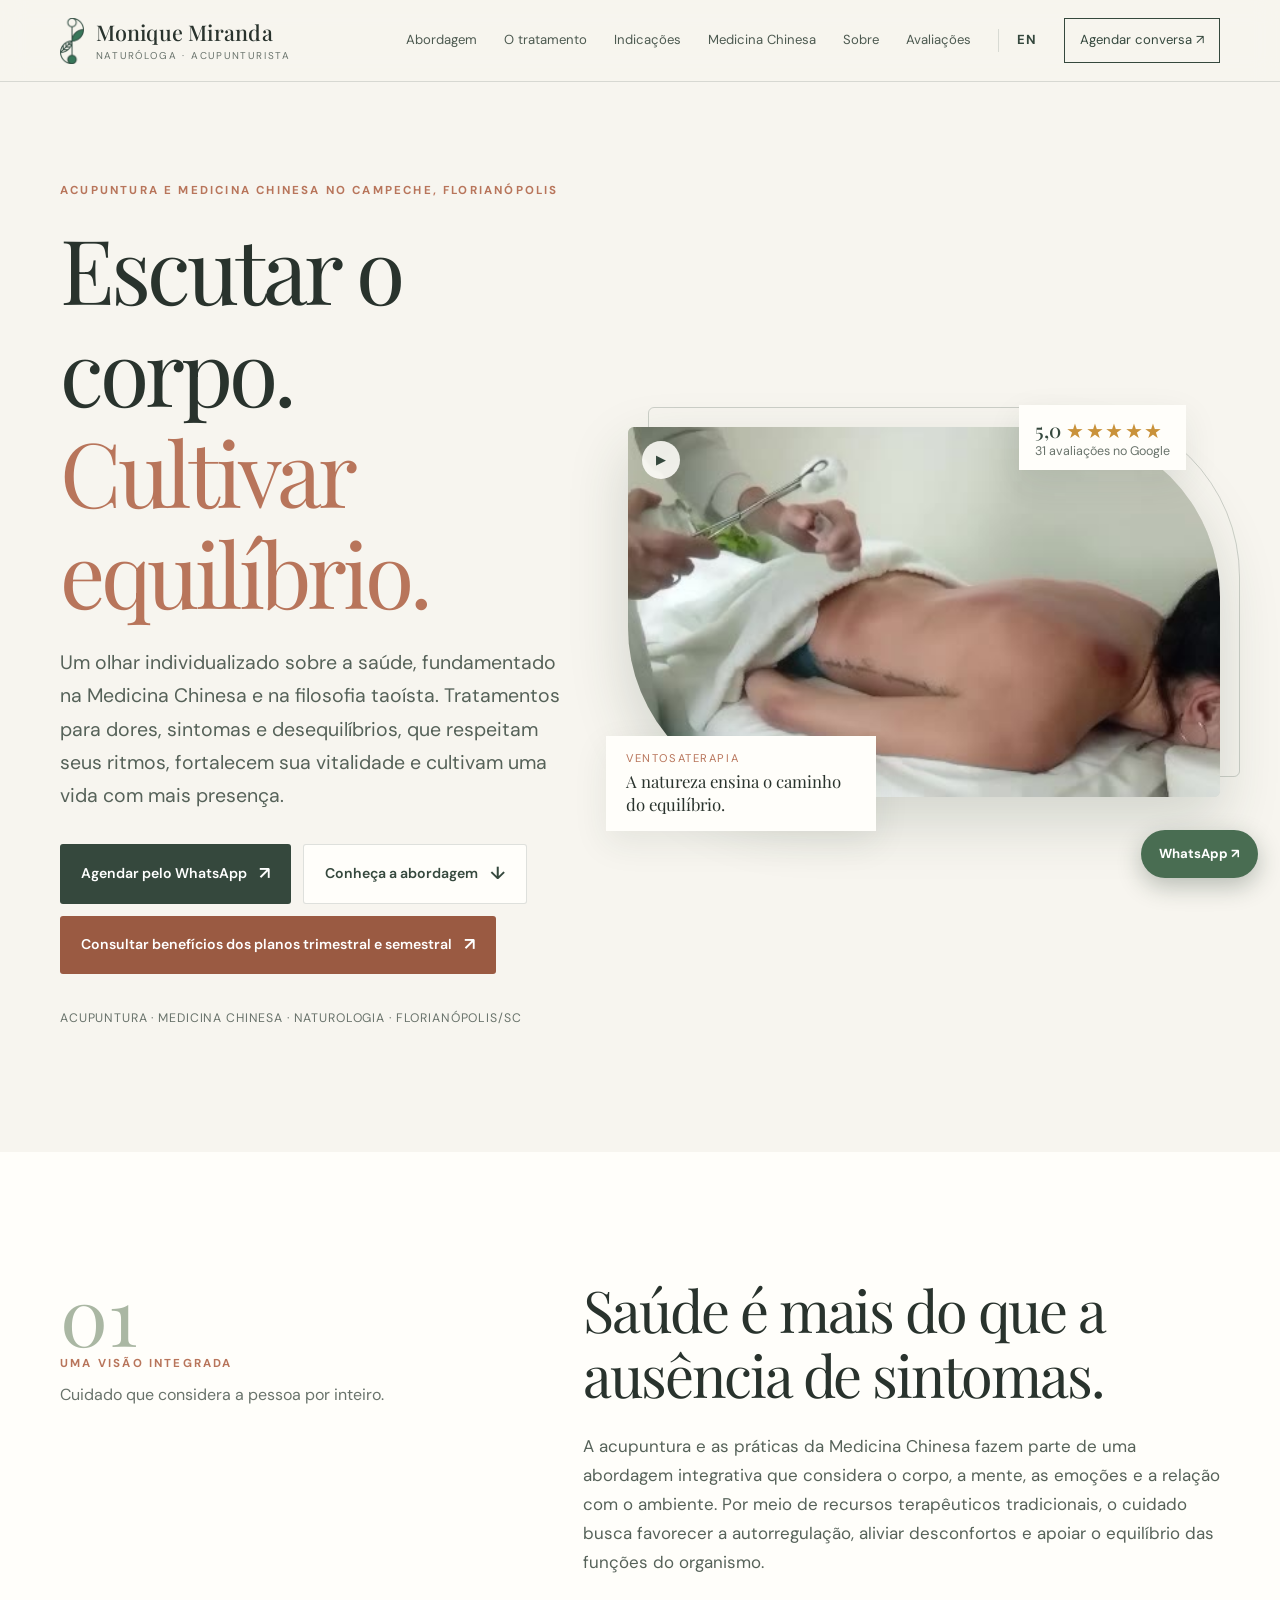
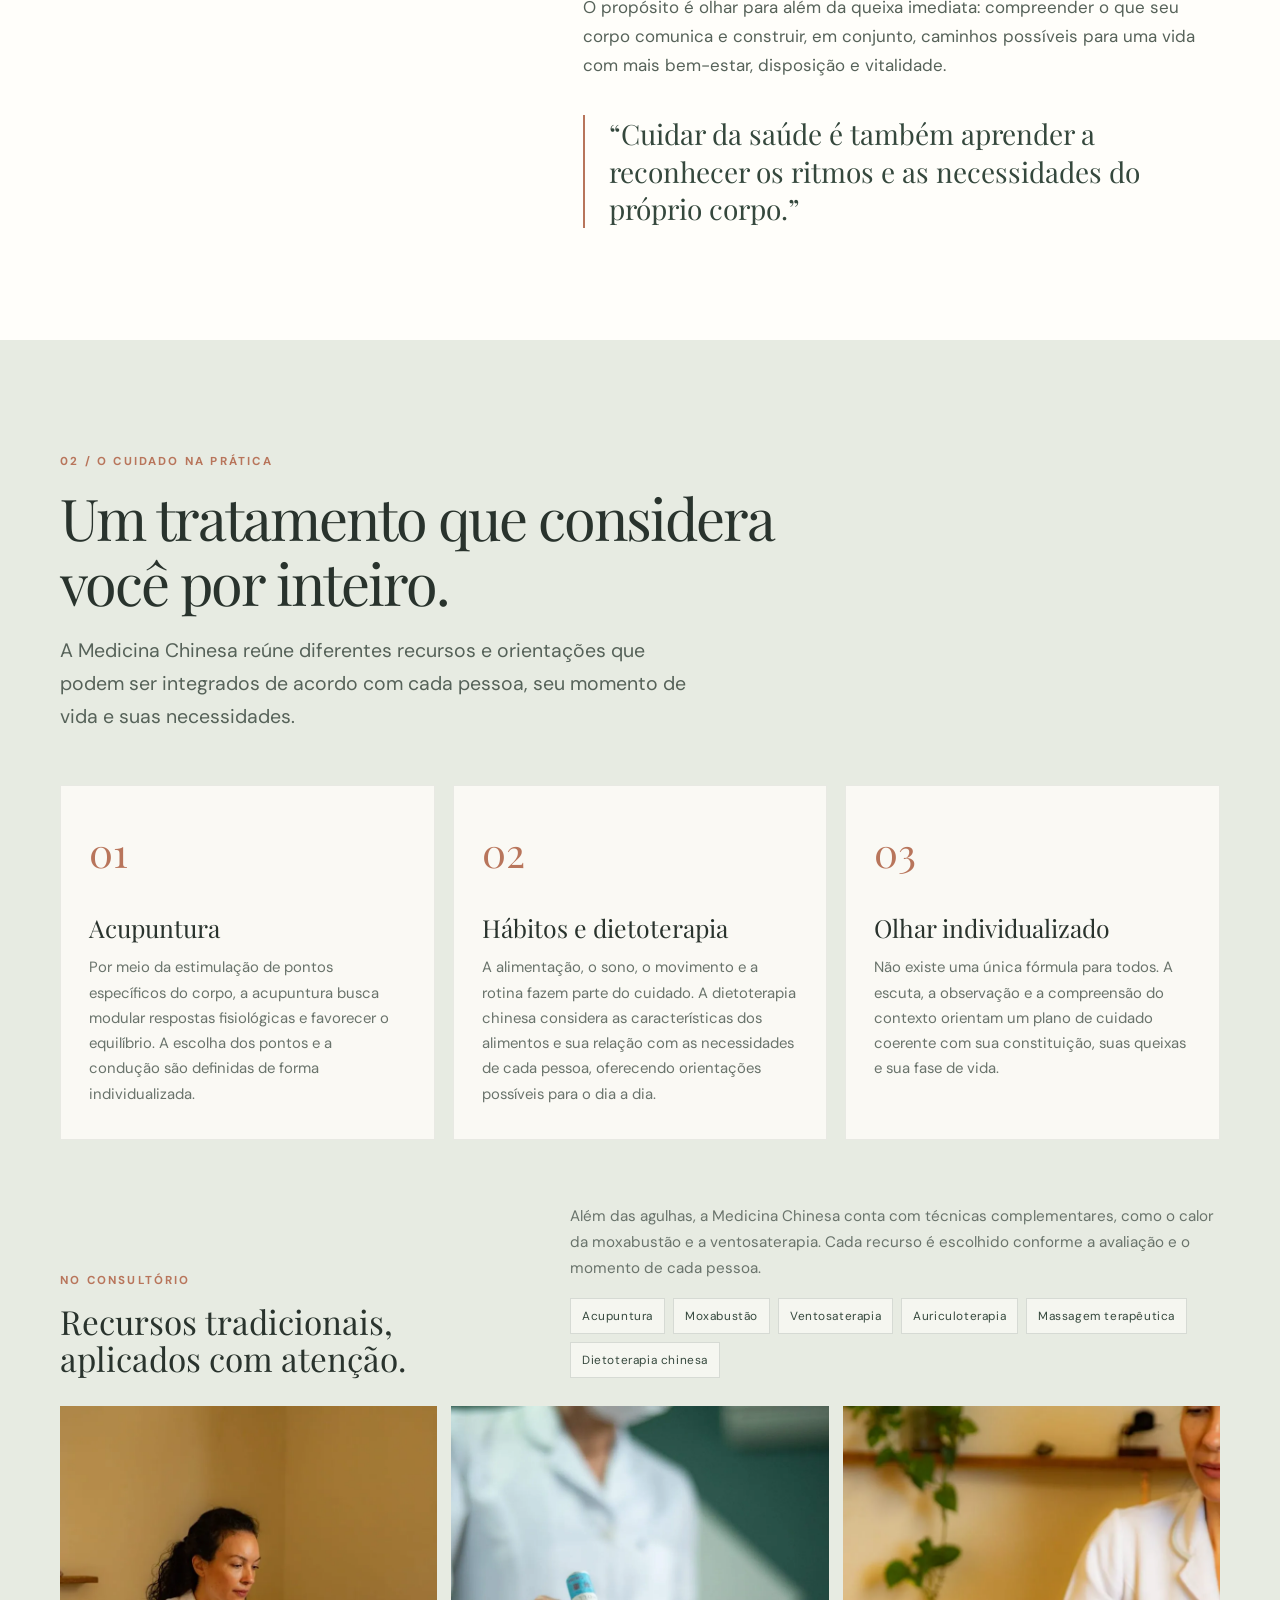
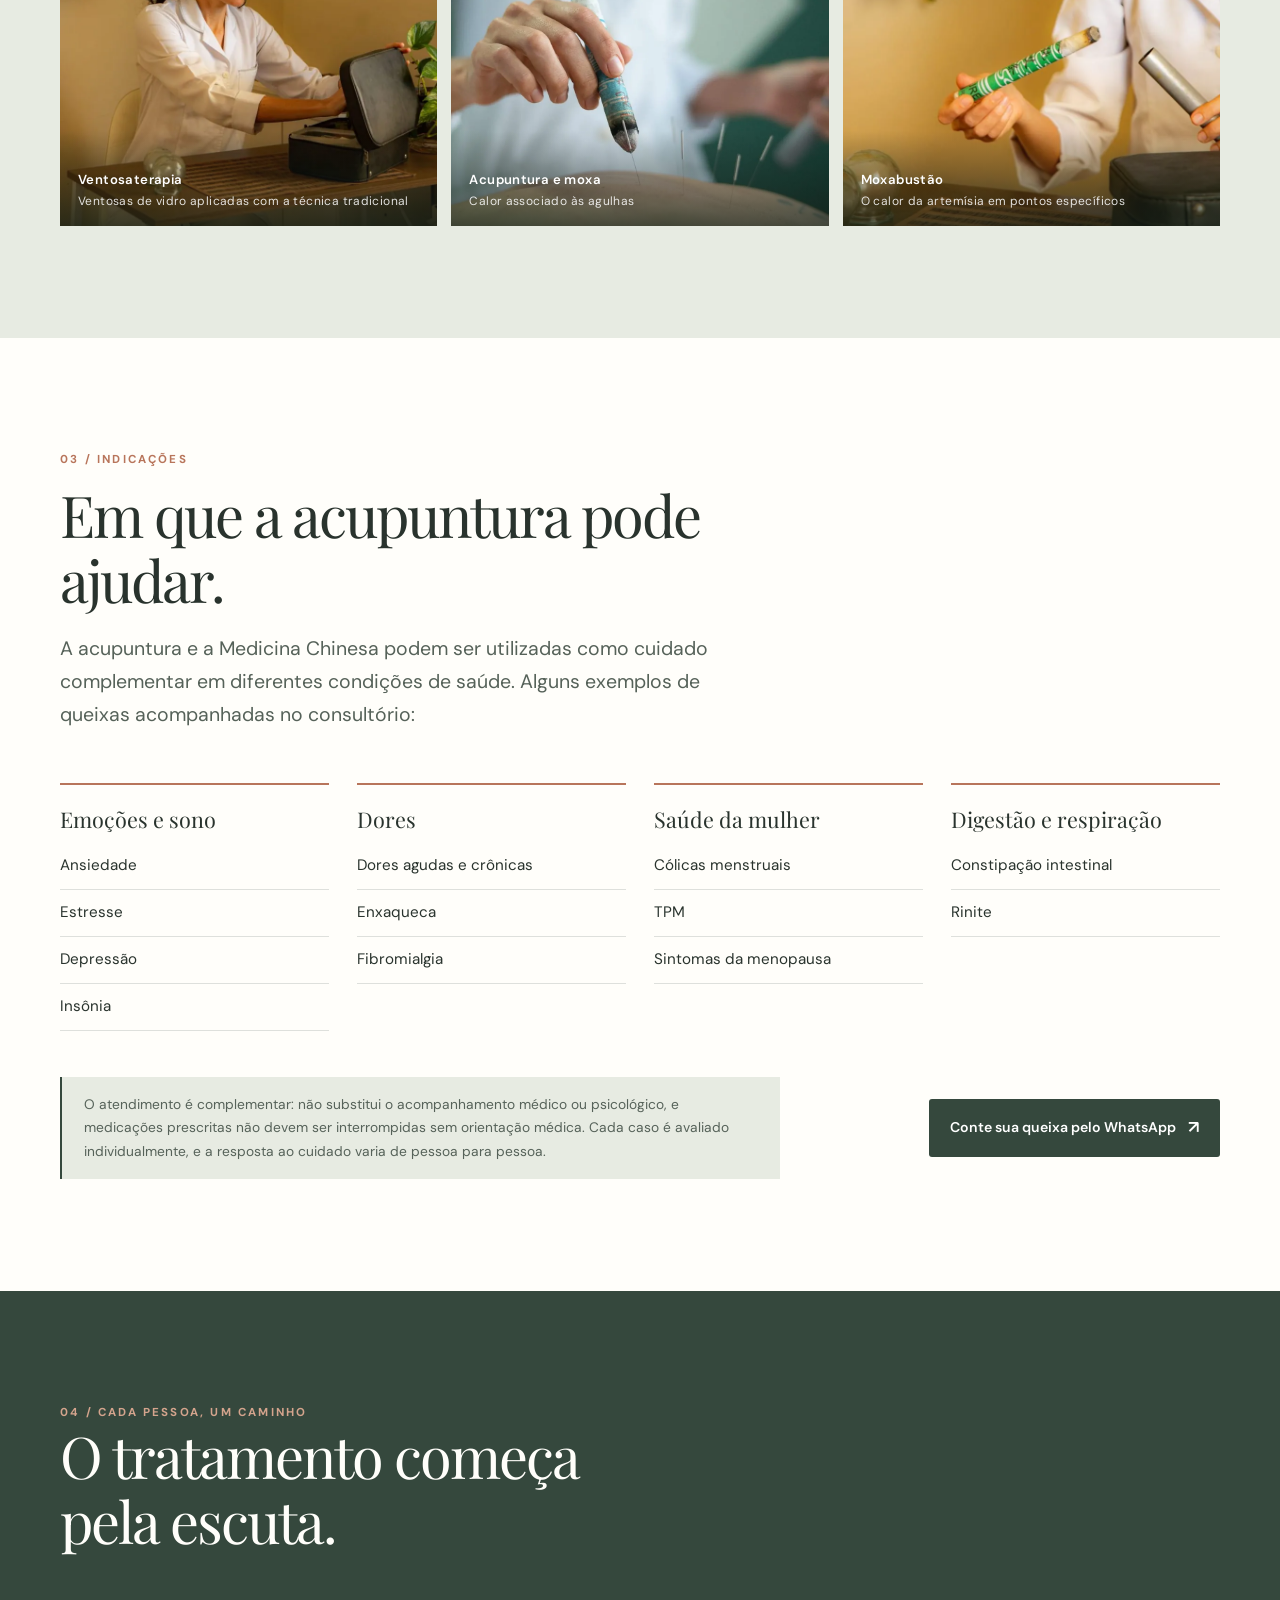
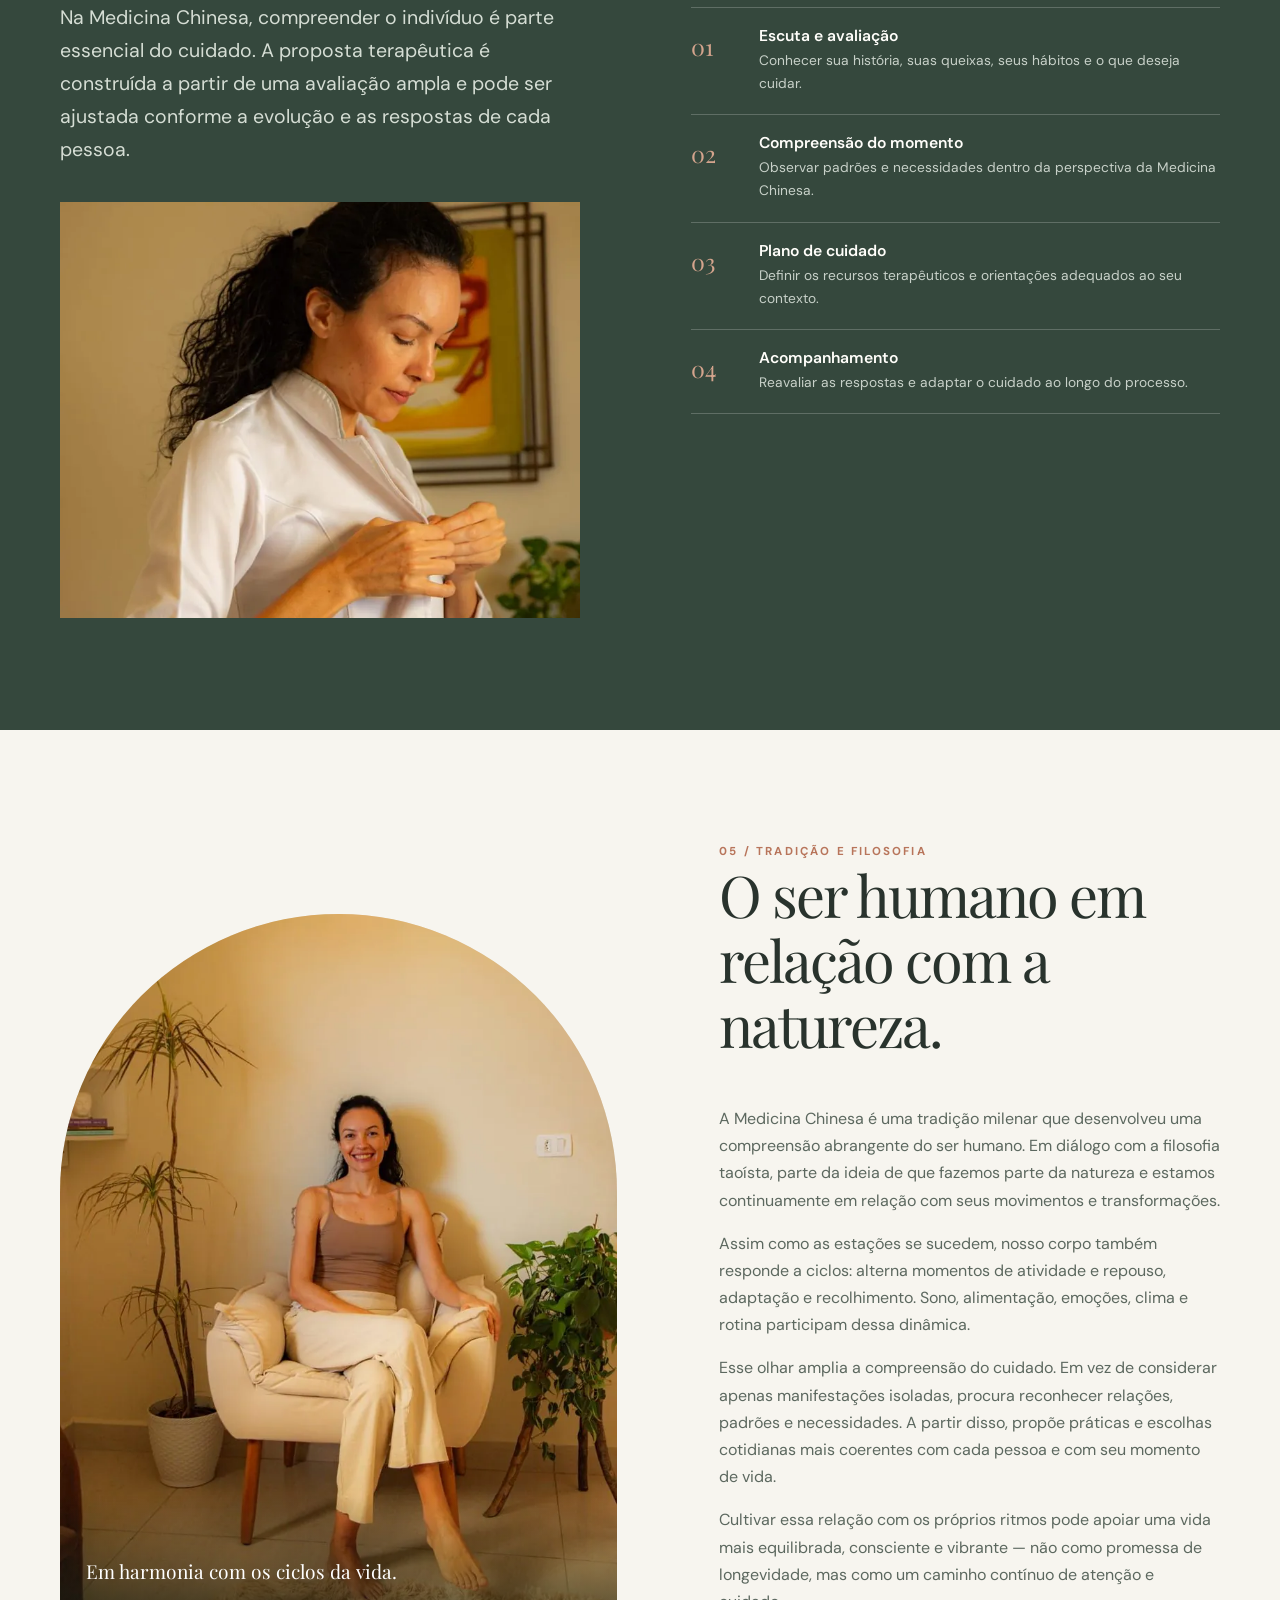
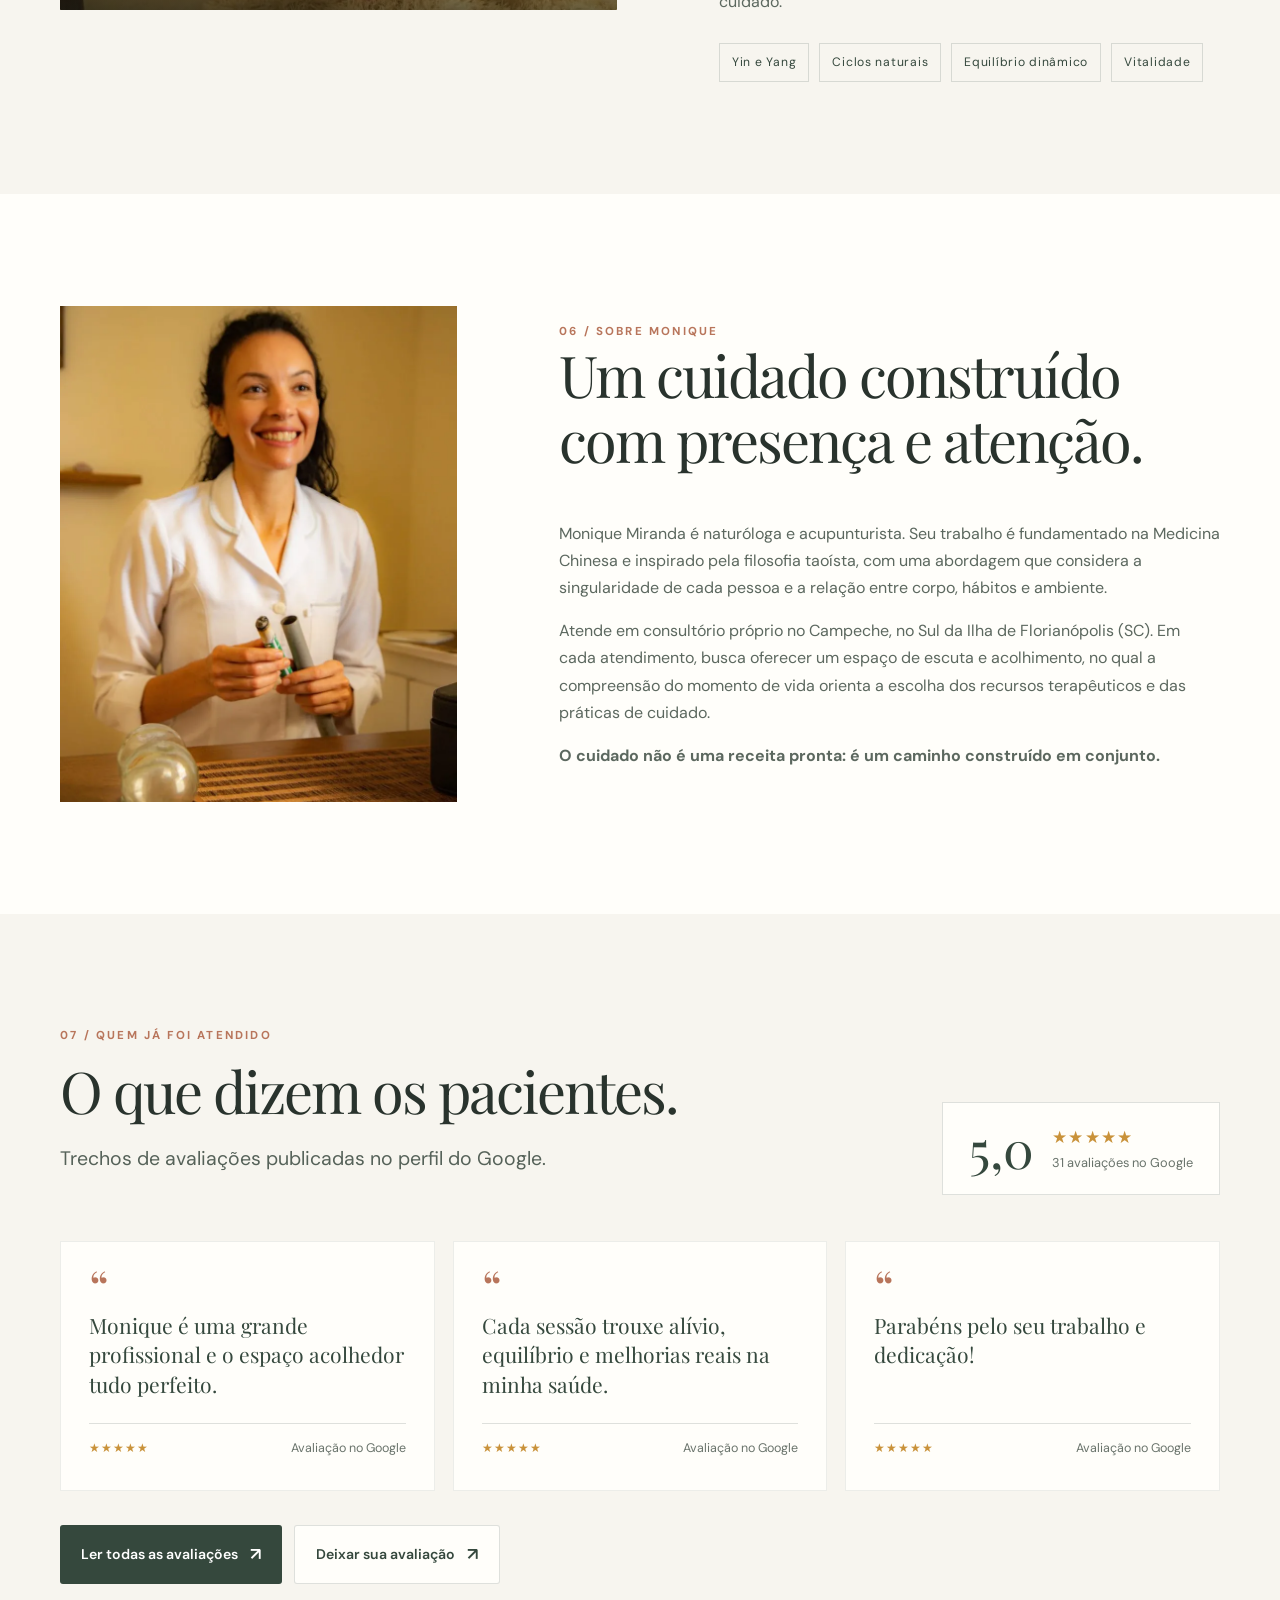
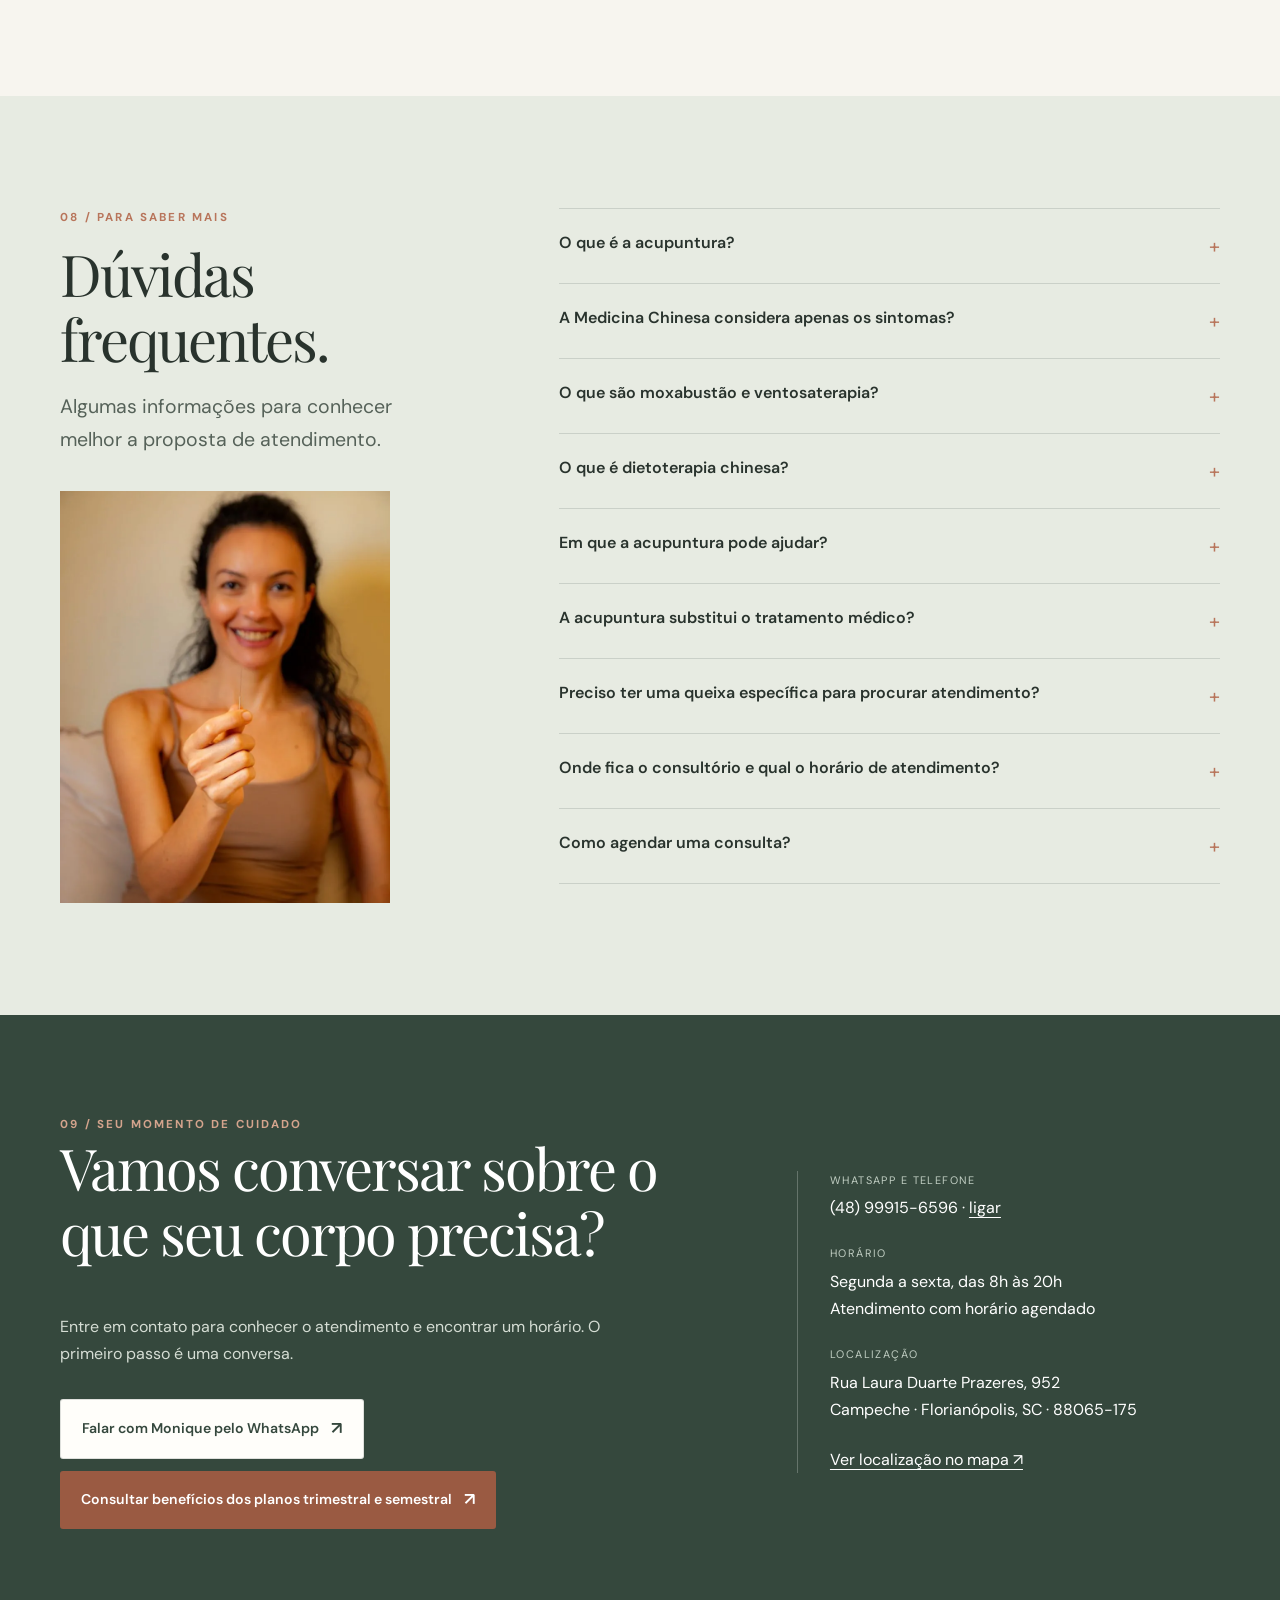
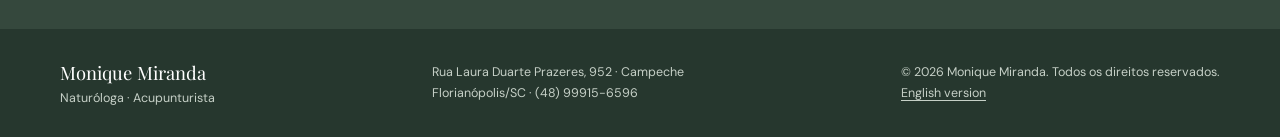
==== commit 4a16583f: "Ajustes da cliente: "fundamentado" no topo e botão dos planos - Primeira frase: "inspirado" trocado " ====
--- a/index.html
+++ b/index.html
@@ -189,10 +189,11 @@
     <div class="hero-copy">
       <h1 class="eyebrow">Acupuntura e Medicina Chinesa no Campeche, Florianópolis</h1>
       <p class="display">Escutar o corpo.<br><em>Cultivar equilíbrio.</em></p>
-      <p class="lead">Um olhar individualizado sobre a saúde, inspirado na Medicina Chinesa e na filosofia taoísta. Tratamentos para dores, sintomas e desequilíbrios, que respeitam seus ritmos, fortalecem sua vitalidade e cultivam uma vida com mais presença.</p>
+      <p class="lead">Um olhar individualizado sobre a saúde, fundamentado na Medicina Chinesa e na filosofia taoísta. Tratamentos para dores, sintomas e desequilíbrios, que respeitam seus ritmos, fortalecem sua vitalidade e cultivam uma vida com mais presença.</p>
       <div class="hero-actions">
         <a class="btn" href="https://wa.me/5548999156596" target="_blank" rel="noopener">Agendar pelo WhatsApp <span class="arrow">↗</span></a>
         <a class="btn light" href="#abordagem">Conheça a abordagem <span class="arrow">↓</span></a>
+        <a class="btn plans" href="https://wa.me/5548999156596?text=Ol%C3%A1%2C%20Monique!%20Gostaria%20de%20conhecer%20os%20benef%C3%ADcios%20dos%20planos%20trimestral%20e%20semestral." target="_blank" rel="noopener">Consultar benefícios dos planos trimestral e semestral <span class="arrow">↗</span></a>
       </div>
       <p class="hero-note">ACUPUNTURA · MEDICINA CHINESA · NATUROLOGIA · FLORIANÓPOLIS/SC</p>
     </div>
@@ -396,7 +397,10 @@
         <div class="eyebrow">09 / Seu momento de cuidado</div>
         <h2>Vamos conversar sobre o que seu corpo precisa?</h2>
         <p>Entre em contato para conhecer o atendimento e encontrar um horário. O primeiro passo é uma conversa.</p>
-        <a class="btn light" href="https://wa.me/5548999156596" target="_blank" rel="noopener">Falar com Monique pelo WhatsApp <span class="arrow">↗</span></a>
+        <div class="hero-actions">
+          <a class="btn light" href="https://wa.me/5548999156596" target="_blank" rel="noopener">Falar com Monique pelo WhatsApp <span class="arrow">↗</span></a>
+          <a class="btn plans" href="https://wa.me/5548999156596?text=Ol%C3%A1%2C%20Monique!%20Gostaria%20de%20conhecer%20os%20benef%C3%ADcios%20dos%20planos%20trimestral%20e%20semestral." target="_blank" rel="noopener">Consultar benefícios dos planos trimestral e semestral <span class="arrow">↗</span></a>
+        </div>
       </div>
       <address class="contact-info" style="font-style:normal">
         <small>WhatsApp e telefone</small><p><a href="https://wa.me/5548999156596" target="_blank" rel="noopener">(48) 99915-6596</a> · <a href="tel:+5548999156596" style="text-decoration:underline;text-underline-offset:4px">ligar</a></p>
--- a/assets/css/site.css
+++ b/assets/css/site.css
@@ -25,6 +25,8 @@
 .btn.light{background:var(--paper);color:var(--forest);border:1px solid var(--line)}
 .btn.light:hover{background:var(--sage-light)}
 .arrow{font-size:1.1rem}
+.btn.plans{background:#9a5a42}
+.btn.plans:hover{background:#7f4834}
 .photo{margin:0;position:relative;overflow:hidden;background:var(--sand)}
 .photo img,.photo video{width:100%;height:100%;object-fit:cover}
 
